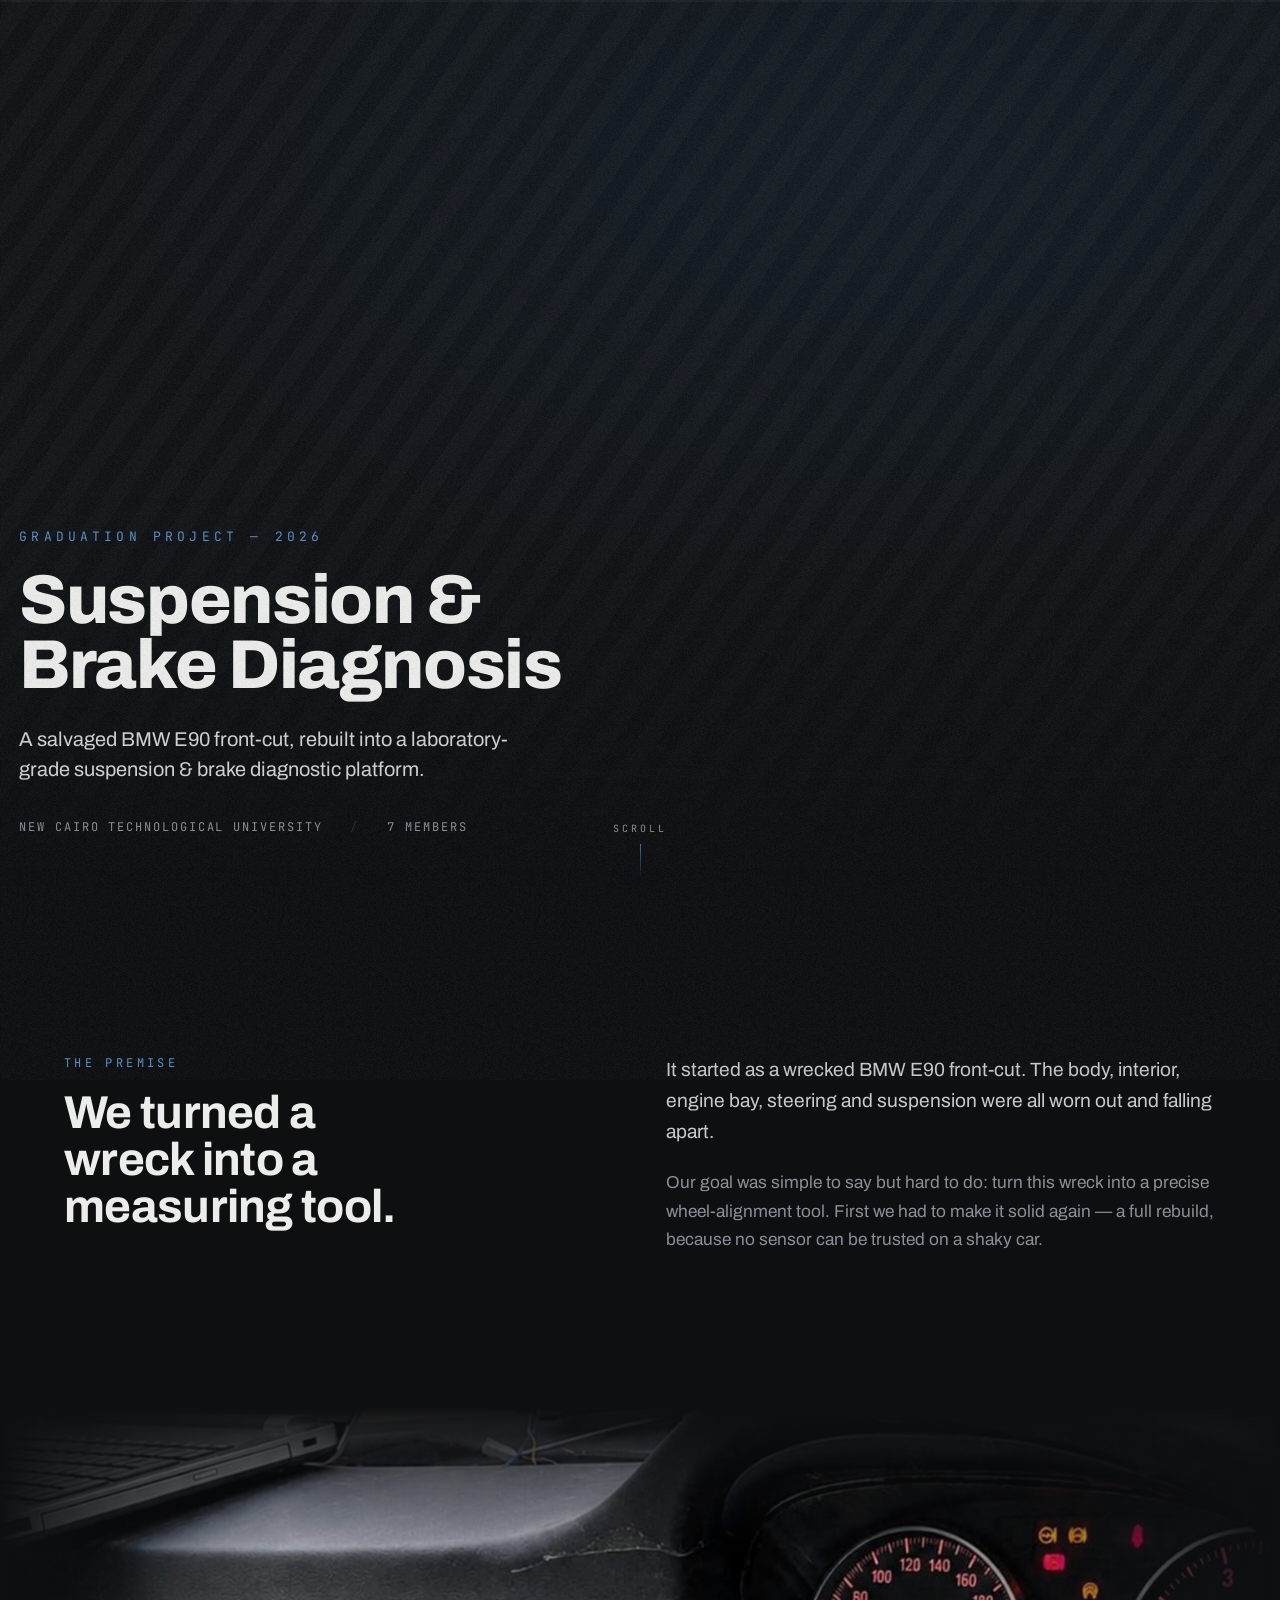
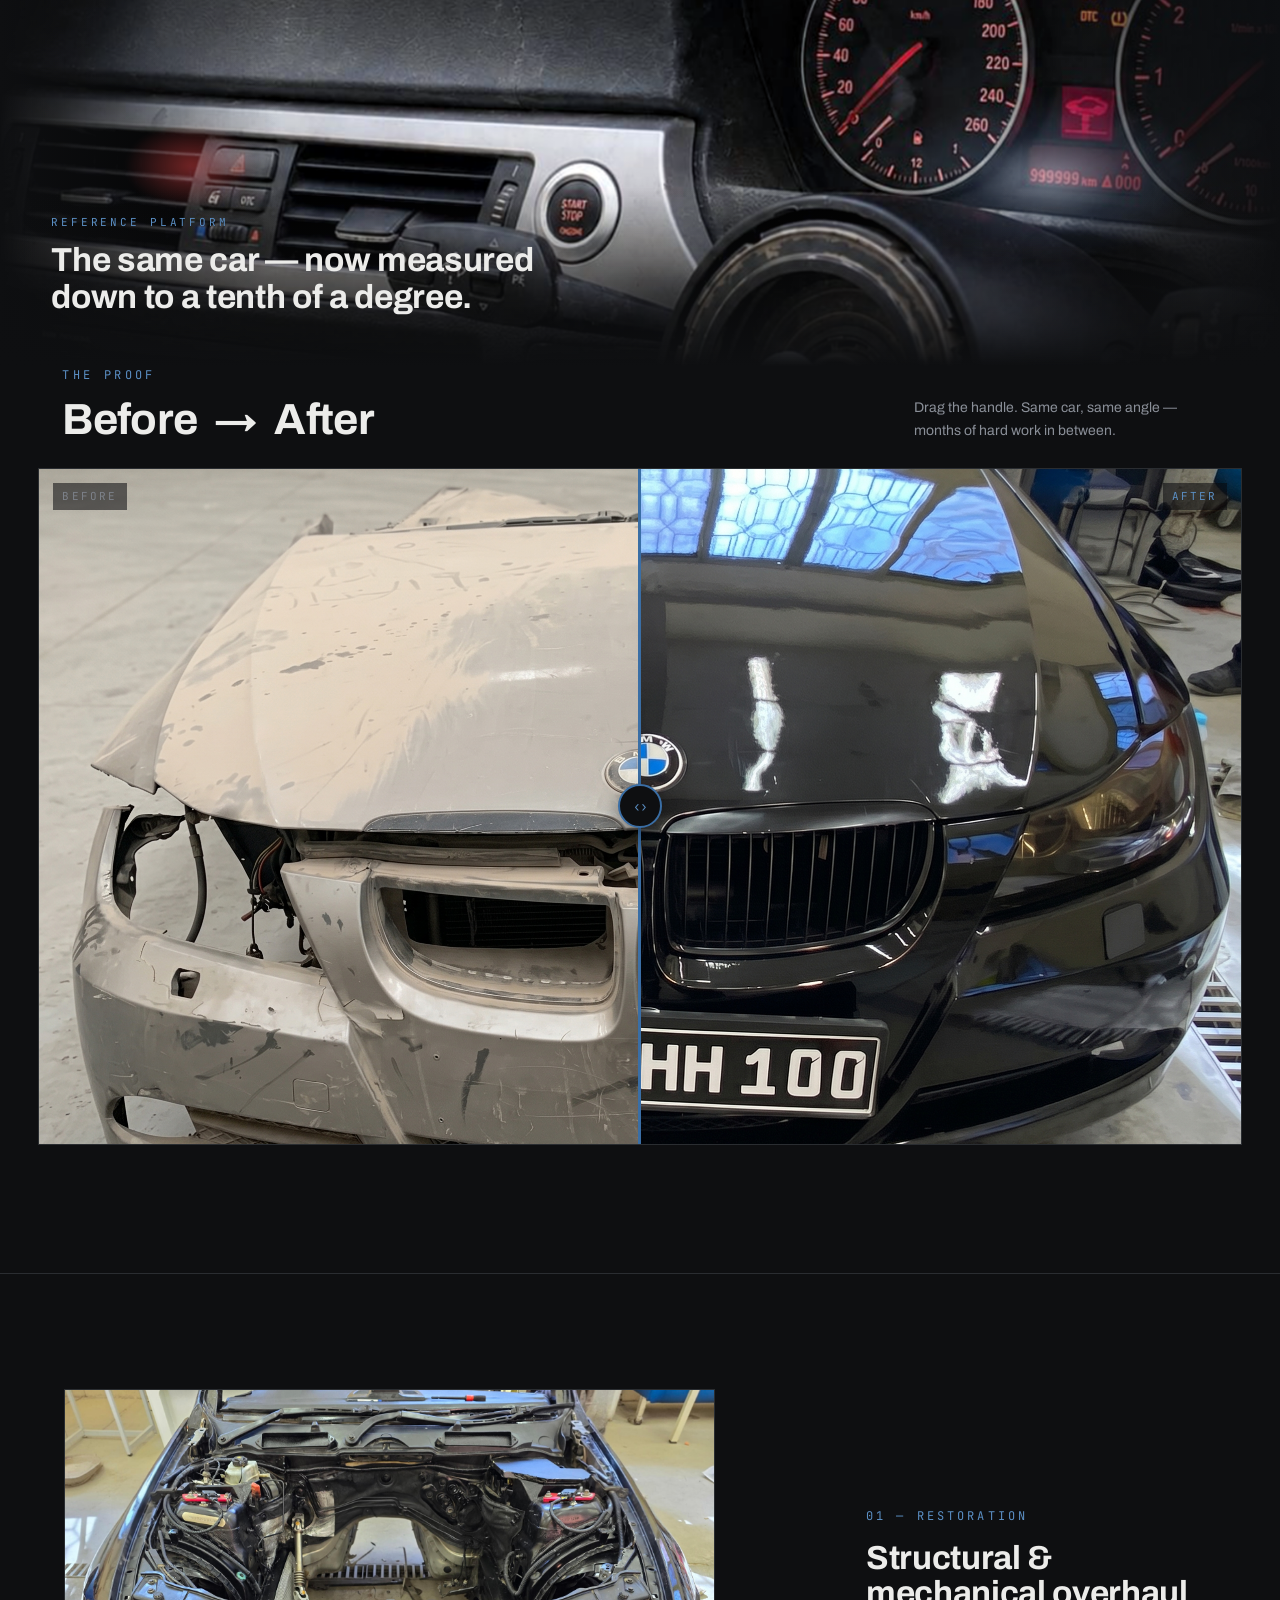
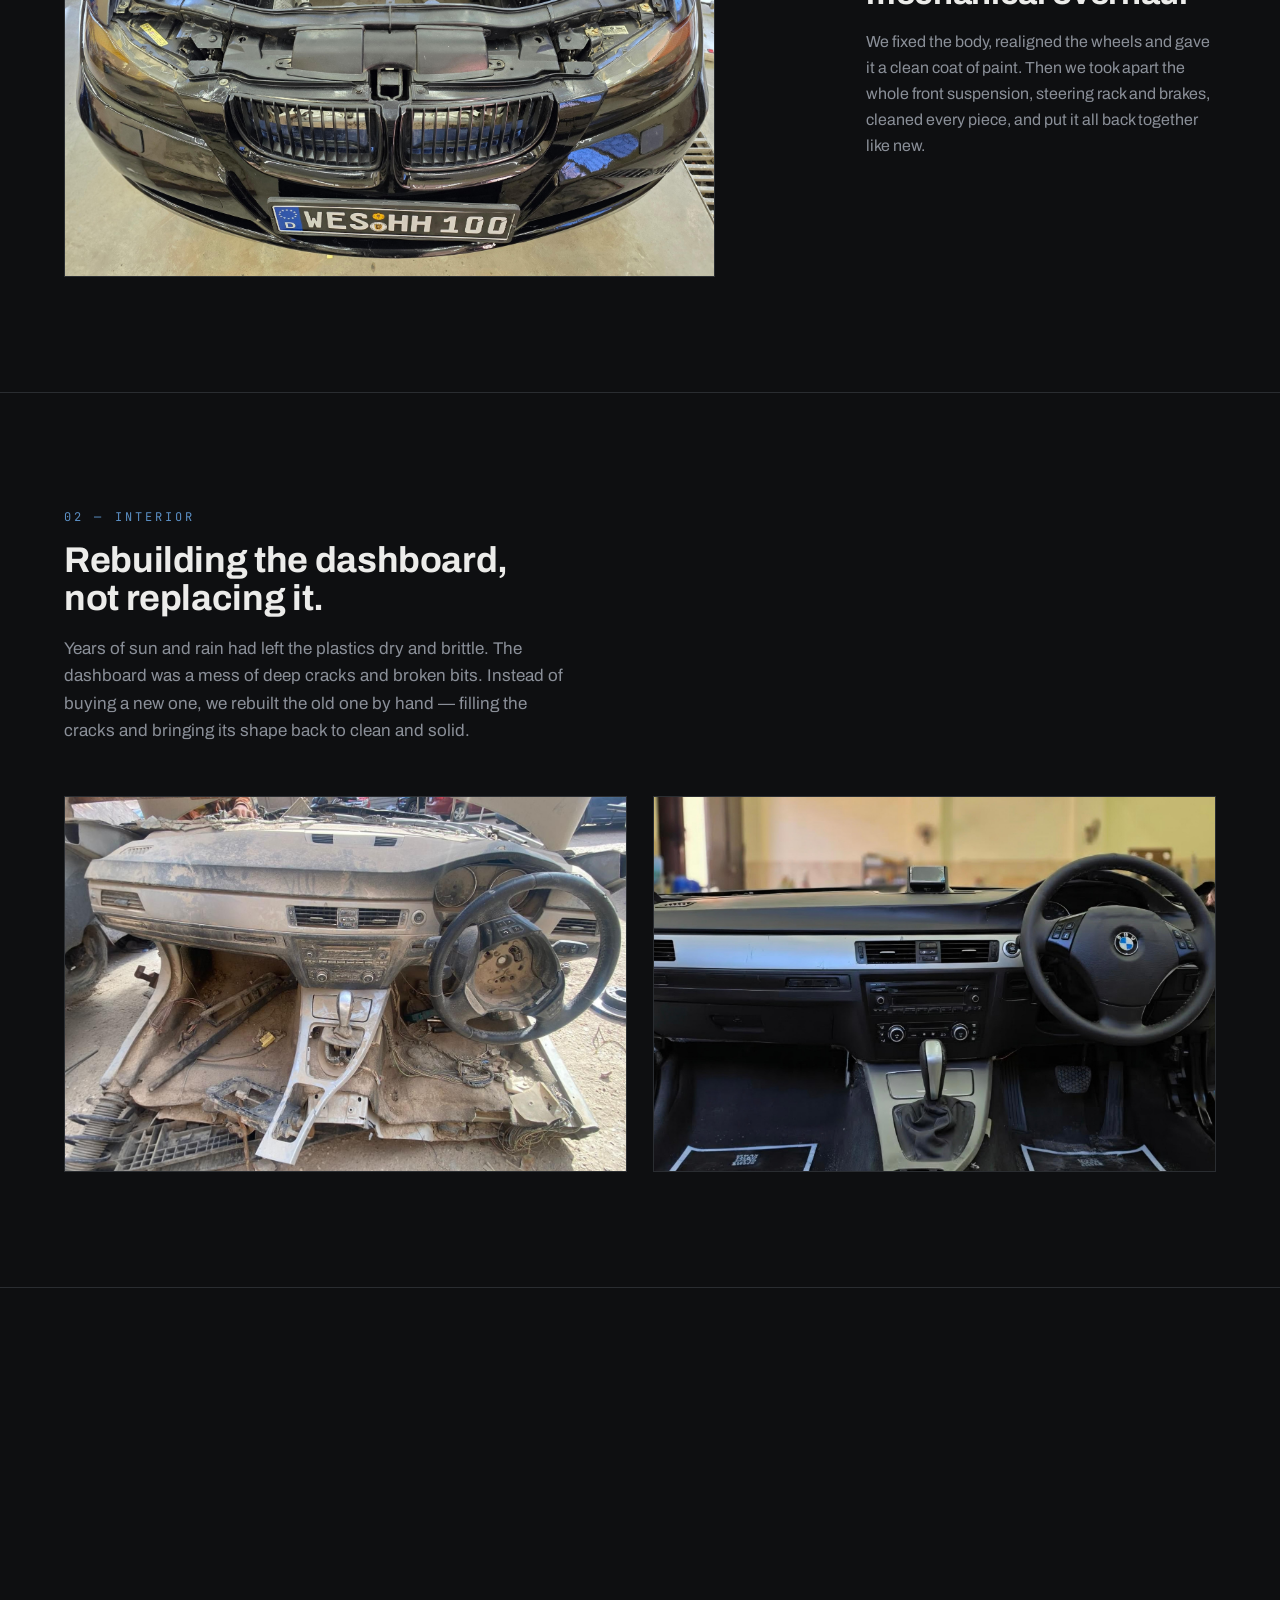
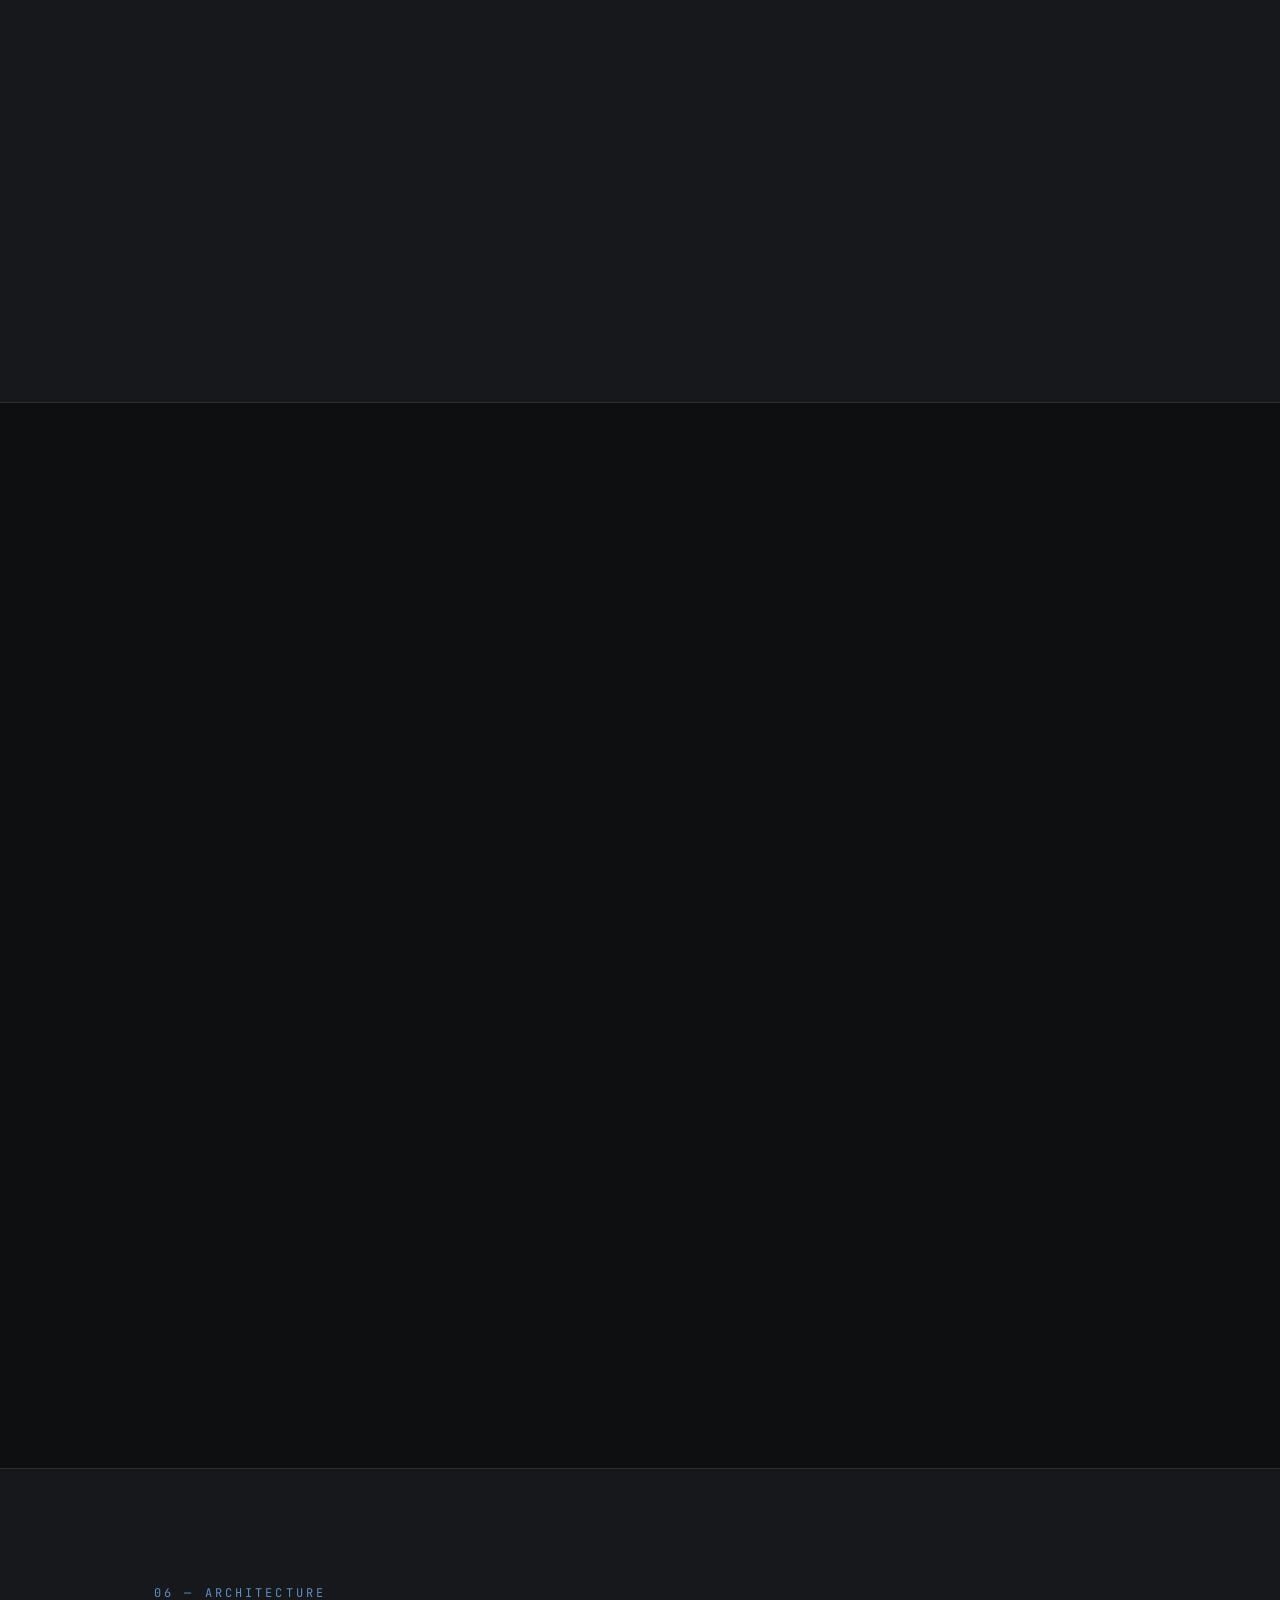
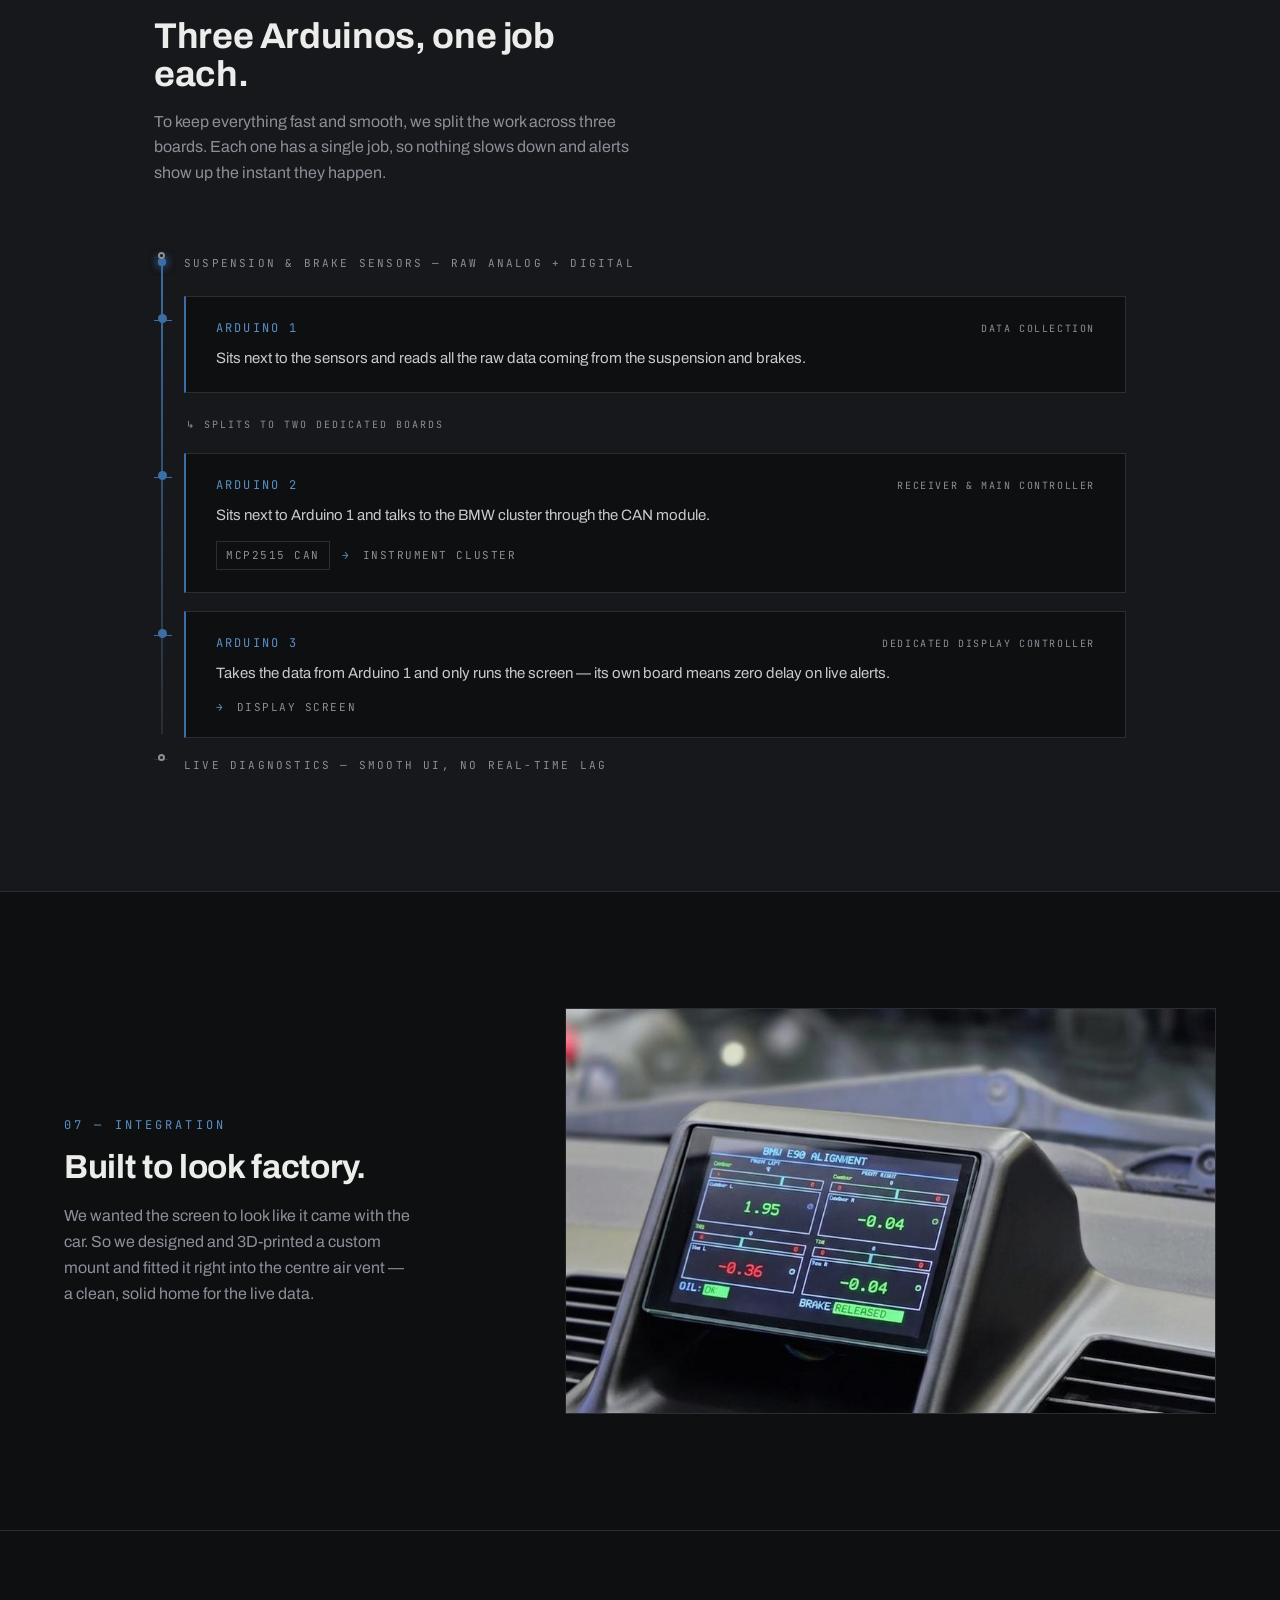
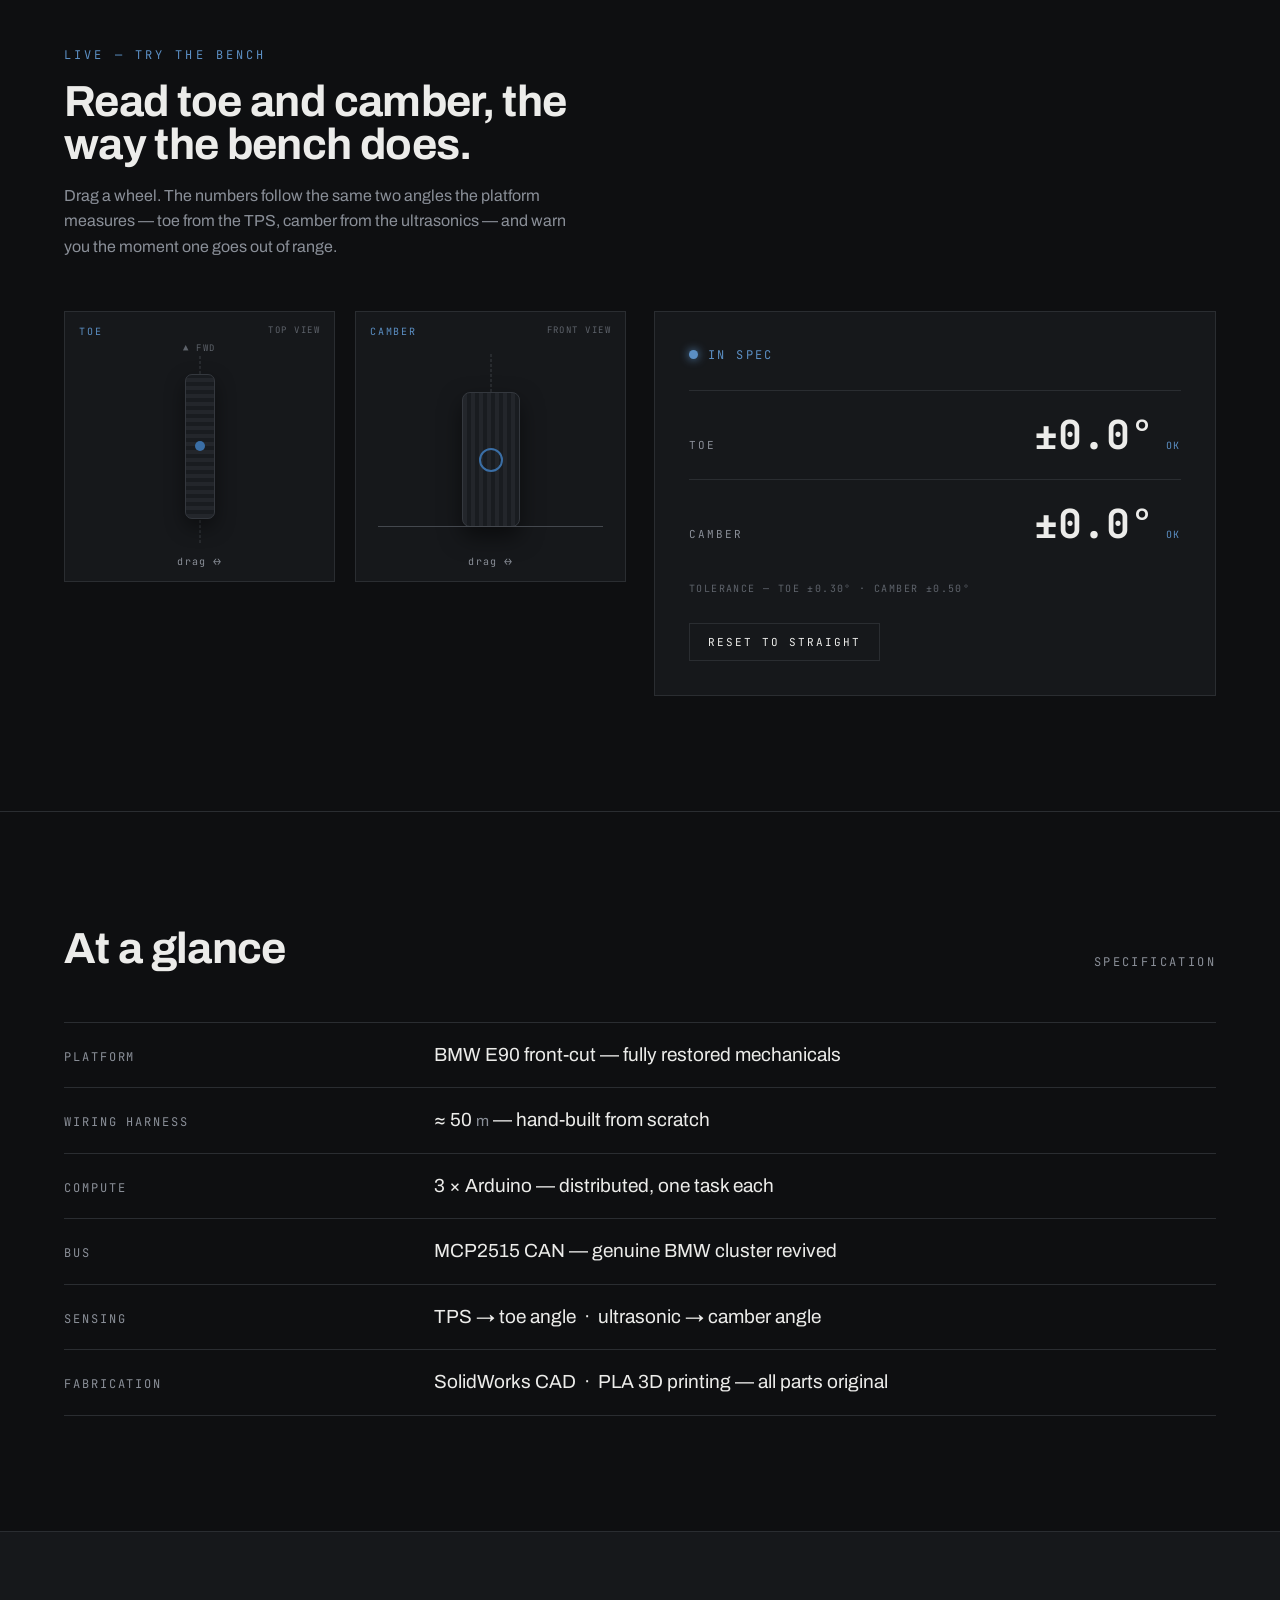
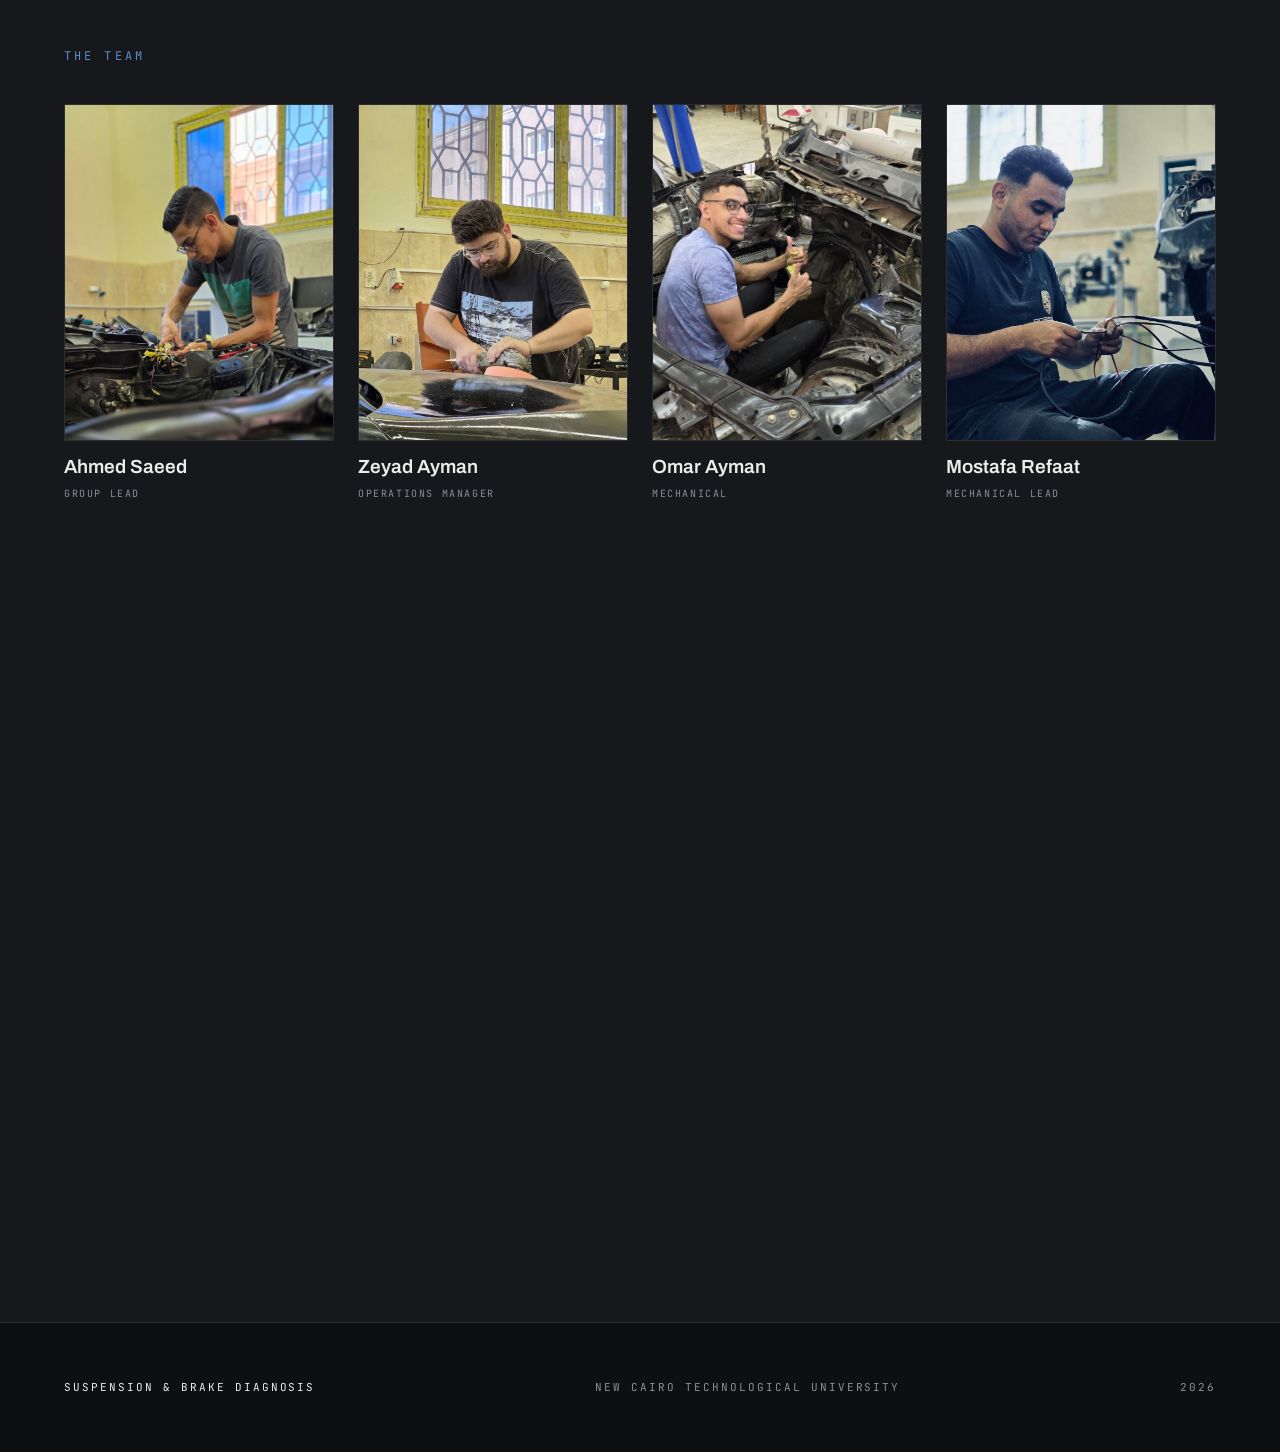
==== index.html @ 4f5c9d17 "Implement E90 Diagnostic Platform static site Converts the Design Component prototype into a product" ====
<!DOCTYPE html>
<html lang="en">
<head>
  <meta charset="UTF-8">
  <meta name="viewport" content="width=device-width, initial-scale=1.0">
  <title>Suspension &amp; Brake Diagnosis — BMW E90 Diagnostic Platform</title>
  <meta name="description" content="A salvaged BMW E90 front-cut, rebuilt into a laboratory-grade suspension &amp; brake diagnostic platform.">
  <link rel="preconnect" href="https://fonts.googleapis.com">
  <link rel="preconnect" href="https://fonts.gstatic.com" crossorigin>
  <link href="https://fonts.googleapis.com/css2?family=Archivo:wght@400;500;600;700;800;900&family=Archivo+Expanded:wght@600;700;800;900&family=JetBrains+Mono:wght@400;500;700&display=swap" rel="stylesheet">
  <link rel="stylesheet" href="styles.css">
</head>
<body>

  <!-- Grain overlay -->
  <div id="grain" aria-hidden="true"></div>

  <!-- Scroll progress -->
  <div class="progress-track" aria-hidden="true">
    <div id="progress-bar"></div>
  </div>

  <div id="root" style="position:relative;background:var(--bg);color:var(--text);font-family:'Archivo',system-ui,sans-serif;line-height:1.5;overflow:hidden;">

    <!-- ════════════════ HERO ════════════════ -->
    <section style="position:relative;height:100vh;min-height:620px;width:100%;overflow:hidden;display:flex;flex-direction:column;justify-content:flex-end;">
      <div id="parallax-bg" aria-hidden="true" style="position:absolute;top:-12%;left:0;right:0;height:124%;will-change:transform;background:repeating-linear-gradient(125deg,#14171a,#14171a 18px,#101316 18px,#101316 36px);"></div>
      <video id="hero-video" autoplay muted playsinline preload="auto" aria-hidden="true" style="position:absolute;inset:0;width:100%;height:100%;object-fit:cover;">
        <source src="media/hero-headlights.mp4" type="video/mp4">
      </video>
      <div aria-hidden="true" style="position:absolute;inset:0;background:radial-gradient(120% 90% at 70% 18%,rgba(58,110,165,.10),transparent 55%);"></div>
      <div aria-hidden="true" style="position:absolute;left:0;right:0;bottom:0;height:64%;background:linear-gradient(to top,#0E0F11 2%,rgba(14,15,17,.62) 30%,transparent 70%);"></div>

      <!-- Top corner tag (empty per design) -->
      <div aria-hidden="true" style="position:absolute;top:0;left:0;right:0;display:flex;justify-content:space-between;align-items:flex-start;padding:clamp(20px,3vw,40px);font-family:'JetBrains Mono',monospace;font-size:11px;letter-spacing:.22em;color:var(--muted);text-transform:uppercase;"></div>

      <!-- Hero content -->
      <div id="hero-content" style="position:relative;z-index:3;padding:clamp(24px,5vw,72px) clamp(24px,5vw,72px) clamp(24px,5vw,72px) clamp(10px,1.5vw,28px);max-width:1320px;margin:0;width:100%;">
        <div data-hero-rise style="font-family:'JetBrains Mono',monospace;font-size:clamp(11px,1.1vw,13px);letter-spacing:.32em;color:var(--accent-soft);text-transform:uppercase;margin-bottom:22px;">Graduation Project — 2026</div>
        <h1 data-hero-rise style="margin:0;font-family:'Archivo Expanded','Archivo',sans-serif;font-weight:800;font-size:clamp(30px,5.4vw,82px);line-height:.94;letter-spacing:-.02em;color:var(--text);text-wrap:balance;max-width:14ch;">Suspension &amp; Brake Diagnosis</h1>
        <p data-hero-rise style="margin:26px 0 0;max-width:46ch;font-size:clamp(15px,1.6vw,20px);line-height:1.5;color:#cfd2d6;font-weight:400;">A salvaged BMW E90 front-cut, rebuilt into a laboratory-grade suspension &amp; brake diagnostic platform.</p>
        <div data-hero-rise style="display:flex;flex-wrap:wrap;gap:8px 28px;margin-top:34px;font-family:'JetBrains Mono',monospace;font-size:12px;letter-spacing:.16em;color:var(--muted);text-transform:uppercase;">
          <span>New Cairo Technological University</span><span style="color:var(--line);">/</span><span>7 members</span>
        </div>
      </div>

      <!-- Scroll cue -->
      <div aria-hidden="true" style="position:absolute;left:50%;bottom:22px;transform:translateX(-50%);z-index:4;display:flex;flex-direction:column;align-items:center;gap:8px;">
        <span style="font-family:'JetBrains Mono',monospace;font-size:10px;letter-spacing:.3em;color:var(--muted);text-transform:uppercase;">Scroll</span>
        <span id="scroll-cue" style="width:1px;height:34px;background:linear-gradient(to bottom,var(--accent),transparent);animation:scrollcue 1.9s ease-in-out infinite;"></span>
      </div>
    </section>

    <!-- ════════════════ PREMISE ════════════════ -->
    <section style="max-width:1320px;margin:0 auto;padding:clamp(80px,12vw,180px) clamp(24px,5vw,72px);">
      <div class="grid-12" style="display:grid;grid-template-columns:repeat(12,1fr);gap:clamp(28px,4vw,64px);align-items:start;">
        <div data-reveal style="grid-column:1 / span 5;min-width:240px;">
          <div style="font-family:'JetBrains Mono',monospace;font-size:12px;letter-spacing:.28em;color:var(--accent-soft);text-transform:uppercase;">The premise</div>
          <h2 style="margin:18px 0 0;font-family:'Archivo Expanded','Archivo',sans-serif;font-weight:700;font-size:clamp(28px,3.6vw,52px);line-height:1.02;letter-spacing:-.015em;text-wrap:balance;">We turned a wreck into a measuring tool.</h2>
        </div>
        <div data-reveal style="grid-column:7 / span 6;min-width:260px;">
          <p style="margin:0;font-size:clamp(16px,1.5vw,21px);line-height:1.62;color:#c7cace;">It started as a wrecked BMW E90 front-cut. The body, interior, engine bay, steering and suspension were all worn out and falling apart.</p>
          <p style="margin:22px 0 0;font-size:clamp(15px,1.35vw,18px);line-height:1.66;color:var(--muted);">Our goal was simple to say but hard to do: turn this wreck into a precise wheel-alignment tool. First we had to make it solid again — a full rebuild, because no sensor can be trusted on a shaky car.</p>
        </div>
      </div>
    </section>

    <!-- ════════════════ CINEMATIC INTERSTITIAL ════════════════ -->
    <section data-reveal style="position:relative;width:100%;overflow:hidden;">
      <div id="car-band" style="position:relative;width:100%;height:clamp(360px,62vh,660px);overflow:hidden;background:#07070b;">
        <img id="car-img" src="images/diagnostic-bench.jpg" alt="The lit BMW E90 cluster on the workbench beside a laptop running diagnostic software" loading="lazy" style="position:absolute;inset:0;width:100%;height:100%;object-fit:cover;object-position:50% 58%;transform:scale(1.12);will-change:transform;filter:saturate(.92) contrast(1.04);">
        <div aria-hidden="true" style="position:absolute;inset:0;background:linear-gradient(90deg,#0E0F11 0%,rgba(14,15,17,0) 22%,rgba(14,15,17,0) 78%,#0E0F11 100%);"></div>
        <div aria-hidden="true" style="position:absolute;inset:0;background:linear-gradient(to bottom,#0E0F11 0%,rgba(14,15,17,0) 26%,rgba(14,15,17,0) 68%,#0E0F11 100%);"></div>
        <div aria-hidden="true" style="position:absolute;inset:0;background:radial-gradient(120% 80% at 60% 42%,rgba(58,110,165,.18),transparent 60%);mix-blend-mode:soft-light;"></div>
        <div data-anim-motion aria-hidden="true" style="position:absolute;left:82%;top:66%;width:34%;height:42%;transform:translate(-50%,-50%);background:radial-gradient(closest-side,rgba(205,222,255,.5),rgba(120,160,230,.16),transparent 72%);mix-blend-mode:screen;filter:blur(2px);animation:breathe 3.6s ease-in-out infinite;"></div>
        <div data-anim-motion aria-hidden="true" style="position:absolute;left:15%;top:64%;width:15%;height:22%;transform:translate(-50%,-50%);background:radial-gradient(closest-side,rgba(222,64,64,.5),transparent 70%);mix-blend-mode:screen;filter:blur(2px);animation:breathe 2.8s ease-in-out infinite;animation-delay:.6s;"></div>
        <div style="position:absolute;left:0;right:0;bottom:0;padding:clamp(20px,4vw,52px);max-width:1320px;margin:0 auto;">
          <div style="font-family:'JetBrains Mono',monospace;font-size:11px;letter-spacing:.26em;color:var(--accent-soft);text-transform:uppercase;">Reference platform</div>
          <p style="margin:12px 0 0;max-width:30ch;font-family:'Archivo Expanded','Archivo',sans-serif;font-weight:700;font-size:clamp(20px,2.6vw,34px);line-height:1.1;letter-spacing:-.01em;color:var(--text);text-wrap:balance;">The same car — now measured down to a tenth of a degree.</p>
        </div>
      </div>
    </section>

    <!-- ════════════════ BEFORE / AFTER ════════════════ -->
    <section style="max-width:1500px;margin:0 auto;padding:0 clamp(16px,3vw,48px) clamp(70px,10vw,150px);">
      <div data-reveal style="display:flex;justify-content:space-between;align-items:flex-end;gap:16px;flex-wrap:wrap;margin-bottom:26px;padding:0 clamp(8px,2vw,24px);">
        <div>
          <div style="font-family:'JetBrains Mono',monospace;font-size:12px;letter-spacing:.28em;color:var(--accent-soft);text-transform:uppercase;">The proof</div>
          <h2 style="margin:14px 0 0;font-family:'Archivo Expanded','Archivo',sans-serif;font-weight:700;font-size:clamp(26px,3.4vw,48px);line-height:1.0;letter-spacing:-.015em;">Before &nbsp;→&nbsp; After</h2>
        </div>
        <p style="margin:0;max-width:38ch;font-size:14px;line-height:1.6;color:var(--muted);">Drag the handle. Same car, same angle — months of hard work in between.</p>
      </div>

      <div id="slider-track" data-reveal style="position:relative;width:100%;aspect-ratio:16/9;overflow:hidden;border:1px solid var(--line);user-select:none;touch-action:none;cursor:ew-resize;background:var(--surface);">
        <!-- AFTER (base) -->
        <div role="img" aria-label="After — fully restored E90 front-cut, glossy black finish" style="position:absolute;inset:0;background:#000;">
          <img src="images/after-frontcut.jpg" alt="" loading="lazy" style="position:absolute;inset:0;width:100%;height:100%;object-fit:cover;object-position:50% 66%;">
        </div>
        <!-- BEFORE (clipped) -->
        <div id="before-panel" style="position:absolute;inset:0;width:50%;overflow:hidden;border-right:2px solid var(--accent);">
          <div role="img" aria-label="Before — the damaged, dusty E90 front-cut as received" style="position:absolute;top:0;left:0;height:100%;width:var(--slider-w,100vw);background:#000;">
            <img src="images/before-frontcut.jpg" alt="" loading="lazy" style="position:absolute;inset:0;width:100%;height:100%;object-fit:cover;object-position:50% 12%;">
          </div>
        </div>
        <!-- Labels -->
        <span style="position:absolute;top:14px;left:14px;font-family:'JetBrains Mono',monospace;font-size:11px;letter-spacing:.2em;color:#7d828a;background:rgba(8,9,11,.55);padding:5px 9px;pointer-events:none;">BEFORE</span>
        <span style="position:absolute;top:14px;right:14px;font-family:'JetBrains Mono',monospace;font-size:11px;letter-spacing:.2em;color:var(--accent-soft);background:rgba(8,9,11,.55);padding:5px 9px;pointer-events:none;">AFTER</span>
        <!-- Handle -->
        <div id="slider-handle" style="position:absolute;top:0;bottom:0;left:50%;transform:translateX(-50%);width:44px;display:flex;align-items:center;justify-content:center;pointer-events:none;">
          <div style="width:2px;height:100%;background:var(--accent);position:absolute;"></div>
          <div style="position:relative;width:44px;height:44px;border-radius:50%;background:var(--bg);border:2px solid var(--accent);display:flex;align-items:center;justify-content:center;box-shadow:0 6px 24px rgba(0,0,0,.5);">
            <span style="font-family:'JetBrains Mono',monospace;font-size:13px;color:var(--accent-soft);letter-spacing:-.05em;">‹›</span>
          </div>
        </div>
      </div>
    </section>

    <!-- ════════════════ 01 — STRUCTURAL ════════════════ -->
    <section style="max-width:1320px;margin:0 auto;padding:clamp(60px,9vw,120px) clamp(24px,5vw,72px);border-top:1px solid var(--line);">
      <div class="grid-12" style="display:grid;grid-template-columns:repeat(12,1fr);gap:clamp(28px,4vw,56px);align-items:center;">
        <figure data-reveal style="grid-column:1 / span 7;min-width:280px;margin:0;">
          <div role="img" aria-label="Rebuilt front-cut engine bay with overhauled suspension, steering and braking hardware" style="position:relative;aspect-ratio:4/3;background:#000;border:1px solid var(--line);overflow:hidden;">
            <img src="images/structural-enginebay.jpg" alt="" loading="lazy" style="position:absolute;inset:0;width:100%;height:100%;object-fit:cover;">
          </div>
        </figure>
        <div data-reveal style="grid-column:9 / span 4;min-width:240px;">
          <div style="font-family:'JetBrains Mono',monospace;font-size:12px;letter-spacing:.26em;color:var(--accent-soft);text-transform:uppercase;">01 — Restoration</div>
          <h3 style="margin:16px 0 0;font-family:'Archivo',sans-serif;font-weight:700;font-size:clamp(24px,2.6vw,36px);line-height:1.06;letter-spacing:-.01em;">Structural &amp; mechanical overhaul</h3>
          <p style="margin:18px 0 0;font-size:16px;line-height:1.62;color:var(--muted);">We fixed the body, realigned the wheels and gave it a clean coat of paint. Then we took apart the whole front suspension, steering rack and brakes, cleaned every piece, and put it all back together like new.</p>
        </div>
      </div>
    </section>

    <!-- ════════════════ 02 — INTERIOR / DASH ════════════════ -->
    <section style="max-width:1320px;margin:0 auto;padding:clamp(60px,9vw,120px) clamp(24px,5vw,72px);border-top:1px solid var(--line);">
      <div data-reveal style="max-width:56ch;">
        <div style="font-family:'JetBrains Mono',monospace;font-size:12px;letter-spacing:.26em;color:var(--accent-soft);text-transform:uppercase;">02 — Interior</div>
        <h3 style="margin:16px 0 0;font-family:'Archivo',sans-serif;font-weight:700;font-size:clamp(24px,2.8vw,40px);line-height:1.04;letter-spacing:-.01em;">Rebuilding the dashboard, not replacing it.</h3>
        <p style="margin:18px 0 0;font-size:17px;line-height:1.62;color:var(--muted);">Years of sun and rain had left the plastics dry and brittle. The dashboard was a mess of deep cracks and broken bits. Instead of buying a new one, we rebuilt the old one by hand — filling the cracks and bringing its shape back to clean and solid.</p>
      </div>
      <div class="duo-grid" style="display:grid;grid-template-columns:1fr 1fr;gap:clamp(14px,2vw,28px);margin-top:clamp(28px,4vw,52px);">
        <figure data-reveal style="margin:0;">
          <div role="img" aria-label="Dusty, dismantled original dashboard before repair" style="position:relative;aspect-ratio:3/2;background:#000;border:1px solid var(--line);overflow:hidden;">
            <img src="images/dashboard-before.jpg" alt="" loading="lazy" style="position:absolute;inset:0;width:100%;height:100%;object-fit:cover;">
          </div>
        </figure>
        <figure data-reveal style="margin:0;">
          <div role="img" aria-label="Rebuilt dashboard restored to clean, usable condition" style="position:relative;aspect-ratio:3/2;background:#000;border:1px solid var(--line);overflow:hidden;">
            <img src="images/dashboard-after.jpg" alt="" loading="lazy" style="position:absolute;inset:0;width:100%;height:100%;object-fit:cover;">
          </div>
        </figure>
      </div>
    </section>

    <!-- ════════════════ 03 — CAD / SENSORS ════════════════ -->
    <section style="max-width:1320px;margin:0 auto;padding:clamp(60px,9vw,120px) clamp(24px,5vw,72px);border-top:1px solid var(--line);">
      <div class="grid-12" style="display:grid;grid-template-columns:repeat(12,1fr);gap:clamp(28px,4vw,56px);align-items:start;">
        <div data-reveal style="grid-column:1 / span 5;min-width:250px;">
          <div style="font-family:'JetBrains Mono',monospace;font-size:12px;letter-spacing:.26em;color:var(--accent-soft);text-transform:uppercase;">03 — Sensors &amp; CAD</div>
          <h3 style="margin:16px 0 0;font-family:'Archivo',sans-serif;font-weight:700;font-size:clamp(24px,2.8vw,40px);line-height:1.04;letter-spacing:-.01em;">Every mount drawn and printed in-house.</h3>
          <p style="margin:18px 0 0;font-size:16px;line-height:1.62;color:var(--muted);">Two sensors do the measuring: a throttle-position sensor (TPS), reused to read toe angle, and ultrasonic sensors for camber. No ready-made bracket fit our car, so we designed every mount and case ourselves in SolidWorks and 3D-printed them in PLA.</p>
          <div style="display:flex;gap:10px;flex-wrap:wrap;margin-top:22px;font-family:'JetBrains Mono',monospace;font-size:11px;letter-spacing:.12em;color:var(--muted);text-transform:uppercase;">
            <span style="border:1px solid var(--line);padding:6px 11px;">TPS · toe</span>
            <span style="border:1px solid var(--line);padding:6px 11px;">Ultrasonic · camber</span>
            <span style="border:1px solid var(--line);padding:6px 11px;">SolidWorks</span>
            <span style="border:1px solid var(--line);padding:6px 11px;">PLA</span>
          </div>
        </div>
        <div style="grid-column:7 / span 6;min-width:260px;display:flex;flex-direction:column;gap:clamp(14px,2vw,24px);">
          <figure data-reveal style="margin:0;">
            <div role="img" aria-label="Custom 3D-printed ultrasonic camber-sensor mount installed on the suspension" style="position:relative;aspect-ratio:16/10;background:#000;border:1px solid var(--line);overflow:hidden;">
              <img src="images/sensor-ultrasonic.jpg" alt="" loading="lazy" style="position:absolute;inset:0;width:100%;height:100%;object-fit:cover;">
            </div>
          </figure>
          <figure data-reveal style="margin:0;">
            <div role="img" aria-label="3D-printed PLA bracket holding the TPS toe sensor in the engine bay" style="position:relative;aspect-ratio:16/10;background:#000;border:1px solid var(--line);overflow:hidden;">
              <img src="images/sensor-tps.jpg" alt="" loading="lazy" style="position:absolute;inset:0;width:100%;height:100%;object-fit:cover;">
            </div>
          </figure>
        </div>
      </div>

      <!-- Pride callout -->
      <div data-reveal style="margin-top:clamp(40px,5vw,72px);border-top:1px solid var(--line);border-bottom:1px solid var(--line);padding:clamp(32px,5vw,56px) 0;">
        <p style="margin:0;max-width:24ch;font-family:'Archivo Expanded','Archivo',sans-serif;font-weight:700;font-size:clamp(22px,3vw,42px);line-height:1.08;letter-spacing:-.015em;text-wrap:balance;">We made every 3D model and drawing ourselves. <span style="color:var(--accent-soft);">Nothing was downloaded or copied.</span></p>
        <p style="margin:18px 0 0;max-width:52ch;font-size:15px;line-height:1.62;color:var(--muted);">We spent days measuring the real E90 chassis, drawing the parts, and testing the fit until everything lined up perfectly.</p>
      </div>
    </section>

    <!-- ════════════════ 04 — WIRING HARNESS ════════════════ -->
    <section style="background:var(--surface);border-top:1px solid var(--line);border-bottom:1px solid var(--line);">
      <div class="grid-12" style="max-width:1320px;margin:0 auto;padding:clamp(64px,9vw,128px) clamp(24px,5vw,72px);display:grid;grid-template-columns:repeat(12,1fr);gap:clamp(28px,4vw,56px);align-items:center;">
        <div data-reveal style="grid-column:1 / span 5;min-width:240px;">
          <div style="font-family:'JetBrains Mono',monospace;font-size:12px;letter-spacing:.26em;color:var(--accent-soft);text-transform:uppercase;">04 — Electrical</div>
          <div style="display:flex;align-items:baseline;gap:14px;margin-top:22px;">
            <span data-wipe style="font-family:'Archivo Expanded','Archivo',sans-serif;font-weight:900;font-size:clamp(76px,13vw,168px);line-height:.82;letter-spacing:-.04em;font-variant-numeric:tabular-nums;">50</span>
            <span style="font-family:'JetBrains Mono',monospace;font-size:clamp(13px,1.4vw,17px);letter-spacing:.18em;color:var(--muted);text-transform:uppercase;writing-mode:vertical-rl;transform:rotate(180deg);padding-bottom:6px;">metres</span>
          </div>
          <p style="margin:24px 0 0;font-size:16px;line-height:1.62;color:var(--muted);max-width:42ch;">We built a brand-new harness from scratch. We mapped the power, routed clean signal lines for the Arduino sensors, and blocked out noise to keep the readings accurate. About fifty metres of wire — all hand-built, mounted and insulated neatly on the car.</p>
        </div>
        <figure data-reveal style="grid-column:7 / span 6;min-width:260px;margin:0;">
          <div role="img" aria-label="The roughly 50-metre custom wiring harness, bench-built and routed onto the car" style="position:relative;aspect-ratio:1142/1600;background:#000;border:1px solid var(--line);overflow:hidden;">
            <img src="images/wiring-harness.jpg" alt="" loading="lazy" style="position:absolute;inset:0;width:100%;height:100%;object-fit:cover;">
          </div>
        </figure>
      </div>
    </section>

    <!-- ════════════════ 05 — CAN BUS CLUSTER ════════════════ -->
    <section style="position:relative;max-width:1500px;margin:0 auto;padding:clamp(60px,9vw,120px) clamp(16px,3vw,48px);">
      <figure data-reveal style="position:relative;margin:0;">
        <div role="img" aria-label="The genuine BMW instrument cluster powered up and fully illuminated after CAN reverse-engineering" style="position:relative;aspect-ratio:16/9;background:#000;border:1px solid var(--line);overflow:hidden;">
          <img src="images/cluster-lit.jpg" alt="" loading="lazy" style="position:absolute;inset:0;width:100%;height:100%;object-fit:cover;object-position:50% 64%;">
          <div data-anim-motion aria-hidden="true" style="position:absolute;inset:0;background:radial-gradient(60% 80% at 50% 60%,rgba(58,110,165,.10),transparent 70%);animation:breathe 4.5s ease-in-out infinite;"></div>
        </div>
      </figure>
      <div data-reveal style="margin-top:clamp(28px,4vw,48px);display:grid;grid-template-columns:repeat(12,1fr);gap:clamp(24px,4vw,56px);align-items:start;" class="grid-12">
        <div style="grid-column:1 / span 4;min-width:220px;">
          <div style="font-family:'JetBrains Mono',monospace;font-size:12px;letter-spacing:.26em;color:var(--accent-soft);text-transform:uppercase;">05 — CAN bus</div>
          <h3 style="margin:16px 0 0;font-family:'Archivo',sans-serif;font-weight:700;font-size:clamp(24px,2.6vw,36px);line-height:1.06;letter-spacing:-.01em;">Reviving the BMW cluster.</h3>
        </div>
        <p style="grid-column:6 / span 7;min-width:260px;margin:0;font-size:17px;line-height:1.62;color:var(--muted);">The real BMW dashboard cluster won't light up without the car's computers. So we listened in on the CAN messages from a working E90 and decoded the IDs — months of trial and error — until the cluster finally powered on and lit up. That was the moment it started to feel like a real car again.</p>
      </div>
    </section>

    <!-- ════════════════ 06 — THREE-ARDUINO ARCHITECTURE ════════════════ -->
    <section style="background:var(--surface);border-top:1px solid var(--line);border-bottom:1px solid var(--line);">
      <div style="max-width:1100px;margin:0 auto;padding:clamp(64px,9vw,128px) clamp(24px,5vw,72px);">
        <div data-reveal style="max-width:54ch;margin-bottom:clamp(36px,5vw,64px);">
          <div style="font-family:'JetBrains Mono',monospace;font-size:12px;letter-spacing:.26em;color:var(--accent-soft);text-transform:uppercase;">06 — Architecture</div>
          <h3 style="margin:16px 0 0;font-family:'Archivo',sans-serif;font-weight:700;font-size:clamp(24px,2.8vw,40px);line-height:1.04;letter-spacing:-.01em;">Three Arduinos, one job each.</h3>
          <p style="margin:16px 0 0;font-size:16px;line-height:1.6;color:var(--muted);">To keep everything fast and smooth, we split the work across three boards. Each one has a single job, so nothing slows down and alerts show up the instant they happen.</p>
        </div>

        <!-- Signal-bus diagram -->
        <div data-reveal style="position:relative;padding-left:30px;">
          <div aria-hidden="true" style="position:absolute;left:7px;top:8px;bottom:42px;width:2px;background:linear-gradient(to bottom,var(--accent),var(--line));"></div>
          <!-- Bus pulses -->
          <div aria-hidden="true" style="position:absolute;left:4px;top:8px;bottom:42px;width:8px;pointer-events:none;">
            <span data-anim-motion style="position:absolute;left:0;top:0;width:8px;height:8px;border-radius:50%;background:var(--accent);box-shadow:0 0 10px rgba(58,110,165,.75);animation:buspulse 3.2s linear infinite;"></span>
            <span data-anim-motion style="position:absolute;left:0;top:0;width:8px;height:8px;border-radius:50%;background:var(--accent);box-shadow:0 0 10px rgba(58,110,165,.75);animation:buspulse 3.2s linear infinite;animation-delay:1.6s;"></span>
          </div>

          <!-- Input node -->
          <div style="position:relative;margin-bottom:22px;">
            <span aria-hidden="true" style="position:absolute;left:-30px;top:7px;width:14px;height:1px;background:var(--line);"></span>
            <span aria-hidden="true" style="position:absolute;left:-26px;top:2px;width:7px;height:7px;border-radius:50%;background:var(--surface);border:2px solid var(--muted);"></span>
            <span style="font-family:'JetBrains Mono',monospace;font-size:11px;letter-spacing:.2em;color:var(--muted);text-transform:uppercase;">Suspension &amp; brake sensors — raw analog + digital</span>
          </div>

          <!-- Arduino 1 -->
          <div style="position:relative;margin-bottom:18px;">
            <span aria-hidden="true" style="position:absolute;left:-30px;top:24px;width:18px;height:1px;background:var(--accent);"></span>
            <span aria-hidden="true" style="position:absolute;left:-26px;top:18px;width:9px;height:9px;border-radius:50%;background:var(--accent);"></span>
            <div class="arduino-board">
              <div style="display:flex;justify-content:space-between;align-items:baseline;gap:14px;flex-wrap:wrap;">
                <span style="font-family:'JetBrains Mono',monospace;font-size:12px;letter-spacing:.18em;color:var(--accent-soft);text-transform:uppercase;">Arduino 1</span>
                <span style="font-family:'JetBrains Mono',monospace;font-size:10px;letter-spacing:.16em;color:var(--muted);text-transform:uppercase;">Data Collection</span>
              </div>
              <p style="margin:10px 0 0;font-size:15px;line-height:1.55;color:#c7cace;">Sits next to the sensors and reads all the raw data coming from the suspension and brakes.</p>
            </div>
          </div>

          <!-- Branch marker -->
          <div style="position:relative;margin:0 0 18px;padding-left:2px;">
            <span style="font-family:'JetBrains Mono',monospace;font-size:10px;letter-spacing:.2em;color:var(--muted);text-transform:uppercase;">↳ splits to two dedicated boards</span>
          </div>

          <!-- Arduino 2 -->
          <div style="position:relative;margin-bottom:18px;">
            <span aria-hidden="true" style="position:absolute;left:-30px;top:24px;width:18px;height:1px;background:var(--accent);"></span>
            <span aria-hidden="true" style="position:absolute;left:-26px;top:18px;width:9px;height:9px;border-radius:50%;background:var(--accent);"></span>
            <div class="arduino-board">
              <div style="display:flex;justify-content:space-between;align-items:baseline;gap:14px;flex-wrap:wrap;">
                <span style="font-family:'JetBrains Mono',monospace;font-size:12px;letter-spacing:.18em;color:var(--accent-soft);text-transform:uppercase;">Arduino 2</span>
                <span style="font-family:'JetBrains Mono',monospace;font-size:10px;letter-spacing:.16em;color:var(--muted);text-transform:uppercase;">Receiver &amp; Main Controller</span>
              </div>
              <p style="margin:10px 0 0;font-size:15px;line-height:1.55;color:#c7cace;">Sits next to Arduino 1 and talks to the BMW cluster through the CAN module.</p>
              <div style="margin-top:14px;display:flex;align-items:center;gap:12px;font-family:'JetBrains Mono',monospace;font-size:11px;letter-spacing:.14em;color:var(--muted);text-transform:uppercase;flex-wrap:wrap;">
                <span style="border:1px solid var(--line);padding:5px 9px;">MCP2515 CAN</span>
                <span aria-hidden="true" style="color:var(--accent-soft);">→</span>
                <span>Instrument cluster</span>
              </div>
            </div>
          </div>

          <!-- Arduino 3 -->
          <div style="position:relative;margin-bottom:8px;">
            <span aria-hidden="true" style="position:absolute;left:-30px;top:24px;width:18px;height:1px;background:var(--accent);"></span>
            <span aria-hidden="true" style="position:absolute;left:-26px;top:18px;width:9px;height:9px;border-radius:50%;background:var(--accent);"></span>
            <div class="arduino-board">
              <div style="display:flex;justify-content:space-between;align-items:baseline;gap:14px;flex-wrap:wrap;">
                <span style="font-family:'JetBrains Mono',monospace;font-size:12px;letter-spacing:.18em;color:var(--accent-soft);text-transform:uppercase;">Arduino 3</span>
                <span style="font-family:'JetBrains Mono',monospace;font-size:10px;letter-spacing:.16em;color:var(--muted);text-transform:uppercase;">Dedicated Display Controller</span>
              </div>
              <p style="margin:10px 0 0;font-size:15px;line-height:1.55;color:#c7cace;">Takes the data from Arduino 1 and only runs the screen — its own board means zero delay on live alerts.</p>
              <div style="margin-top:14px;display:flex;align-items:center;gap:12px;font-family:'JetBrains Mono',monospace;font-size:11px;letter-spacing:.14em;color:var(--muted);text-transform:uppercase;flex-wrap:wrap;">
                <span aria-hidden="true" style="color:var(--accent-soft);">→</span>
                <span>Display screen</span>
              </div>
            </div>
          </div>

          <!-- Output node -->
          <div style="position:relative;padding-top:6px;">
            <span aria-hidden="true" style="position:absolute;left:-30px;top:13px;width:14px;height:1px;background:var(--line);"></span>
            <span aria-hidden="true" style="position:absolute;left:-26px;top:8px;width:7px;height:7px;border-radius:50%;background:var(--surface);border:2px solid var(--muted);"></span>
            <span style="font-family:'JetBrains Mono',monospace;font-size:11px;letter-spacing:.2em;color:var(--muted);text-transform:uppercase;">Live diagnostics — smooth UI, no real-time lag</span>
          </div>
        </div>
      </div>
    </section>

    <!-- ════════════════ 07 — DISPLAY INTEGRATION ════════════════ -->
    <section style="max-width:1320px;margin:0 auto;padding:clamp(60px,9vw,120px) clamp(24px,5vw,72px);">
      <div class="grid-12" style="display:grid;grid-template-columns:repeat(12,1fr);gap:clamp(28px,4vw,56px);align-items:center;">
        <div data-reveal style="grid-column:1 / span 4;min-width:240px;order:1;">
          <div style="font-family:'JetBrains Mono',monospace;font-size:12px;letter-spacing:.26em;color:var(--accent-soft);text-transform:uppercase;">07 — Integration</div>
          <h3 style="margin:16px 0 0;font-family:'Archivo',sans-serif;font-weight:700;font-size:clamp(24px,2.6vw,36px);line-height:1.06;letter-spacing:-.01em;">Built to look factory.</h3>
          <p style="margin:18px 0 0;font-size:16px;line-height:1.62;color:var(--muted);">We wanted the screen to look like it came with the car. So we designed and 3D-printed a custom mount and fitted it right into the centre air vent — a clean, solid home for the live data.</p>
        </div>
        <figure data-reveal style="grid-column:6 / span 7;min-width:260px;margin:0;order:2;">
          <div role="img" aria-label="The display screen fitted into the central air vent, showing the live BMW E90 alignment readout" style="position:relative;aspect-ratio:16/10;background:#000;border:1px solid var(--line);overflow:hidden;">
            <img src="images/screen-integrated.jpg" alt="" loading="lazy" style="position:absolute;inset:0;width:100%;height:100%;object-fit:cover;">
          </div>
        </figure>
      </div>
    </section>

    <!-- ════════════════ INTERACTIVE — TRY THE BENCH ════════════════ -->
    <section style="border-top:1px solid var(--line);">
      <div style="max-width:1320px;margin:0 auto;padding:clamp(64px,9vw,128px) clamp(24px,5vw,72px);">
        <div data-reveal style="max-width:58ch;margin-bottom:clamp(32px,4vw,52px);">
          <div style="font-family:'JetBrains Mono',monospace;font-size:12px;letter-spacing:.26em;color:var(--accent-soft);text-transform:uppercase;">Live — try the bench</div>
          <h2 style="margin:16px 0 0;font-family:'Archivo Expanded','Archivo',sans-serif;font-weight:700;font-size:clamp(26px,3.4vw,48px);line-height:1.0;letter-spacing:-.015em;">Read toe and camber, the way the bench does.</h2>
          <p style="margin:16px 0 0;font-size:16px;line-height:1.6;color:var(--muted);">Drag a wheel. The numbers follow the same two angles the platform measures — toe from the TPS, camber from the ultrasonics — and warn you the moment one goes out of range.</p>
        </div>

        <div data-reveal class="sim-grid" style="display:grid;grid-template-columns:repeat(auto-fit,minmax(300px,1fr));gap:clamp(16px,2.5vw,28px);align-items:stretch;">
          <!-- Wheel stages -->
          <div class="sim-wheels" style="display:grid;grid-template-columns:repeat(auto-fit,minmax(150px,1fr));gap:clamp(12px,2vw,20px);">
            <!-- TOE -->
            <div id="toe-wheel" class="sim-wheel" style="position:relative;background:var(--surface);border:1px solid var(--line);aspect-ratio:1/1;min-height:230px;cursor:ew-resize;touch-action:none;overflow:hidden;display:flex;align-items:center;justify-content:center;">
              <span style="position:absolute;top:12px;left:14px;font-family:'JetBrains Mono',monospace;font-size:10px;letter-spacing:.18em;color:var(--accent-soft);text-transform:uppercase;">Toe</span>
              <span style="position:absolute;top:12px;right:14px;font-family:'JetBrains Mono',monospace;font-size:9px;letter-spacing:.16em;color:#5e636b;text-transform:uppercase;">Top view</span>
              <span aria-hidden="true" style="position:absolute;left:50%;top:30px;transform:translateX(-50%);font-family:'JetBrains Mono',monospace;font-size:9px;letter-spacing:.16em;color:#5e636b;">▲ FWD</span>
              <span aria-hidden="true" style="position:absolute;left:50%;top:44px;bottom:38px;width:0;border-left:1px dashed #3a3e44;transform:translateX(-50%);"></span>
              <div id="toe-visual" aria-hidden="true" style="position:relative;width:30px;height:54%;border-radius:7px;background:repeating-linear-gradient(0deg,#23262b,#23262b 4px,#191c20 4px,#191c20 8px);border:1px solid #34383e;transform:rotate(0deg);transform-origin:50% 50%;box-shadow:0 8px 20px rgba(0,0,0,.45);">
                <span style="position:absolute;left:50%;top:50%;width:10px;height:10px;border-radius:50%;background:var(--accent);transform:translate(-50%,-50%);"></span>
              </div>
              <span style="position:absolute;bottom:12px;left:50%;transform:translateX(-50%);font-family:'JetBrains Mono',monospace;font-size:10px;letter-spacing:.14em;color:var(--muted);">drag ↔</span>
            </div>
            <!-- CAMBER -->
            <div id="camber-wheel" class="sim-wheel" style="position:relative;background:var(--surface);border:1px solid var(--line);aspect-ratio:1/1;min-height:230px;cursor:ew-resize;touch-action:none;overflow:hidden;display:flex;align-items:flex-end;justify-content:center;">
              <span style="position:absolute;top:12px;left:14px;font-family:'JetBrains Mono',monospace;font-size:10px;letter-spacing:.18em;color:var(--accent-soft);text-transform:uppercase;">Camber</span>
              <span style="position:absolute;top:12px;right:14px;font-family:'JetBrains Mono',monospace;font-size:9px;letter-spacing:.16em;color:#5e636b;text-transform:uppercase;">Front view</span>
              <span aria-hidden="true" style="position:absolute;left:50%;top:42px;bottom:20%;width:0;border-left:1px dashed #3a3e44;transform:translateX(-50%);"></span>
              <div id="camber-visual" aria-hidden="true" style="position:relative;margin-bottom:20%;width:58px;height:50%;border-radius:8px;background:repeating-linear-gradient(90deg,#23262b,#23262b 4px,#191c20 4px,#191c20 8px);border:1px solid #34383e;transform:rotate(0deg);transform-origin:50% 100%;box-shadow:0 10px 22px rgba(0,0,0,.5);">
                <span style="position:absolute;left:50%;top:50%;width:24px;height:24px;border-radius:50%;border:2px solid var(--accent);transform:translate(-50%,-50%);"></span>
              </div>
              <span aria-hidden="true" style="position:absolute;left:8%;right:8%;bottom:20%;height:0;border-top:1px solid #44484e;"></span>
              <span style="position:absolute;bottom:12px;left:50%;transform:translateX(-50%);font-family:'JetBrains Mono',monospace;font-size:10px;letter-spacing:.14em;color:var(--muted);">drag ↔</span>
            </div>
          </div>

          <!-- Readout -->
          <div style="background:var(--surface);border:1px solid var(--line);padding:clamp(22px,3vw,34px);display:flex;flex-direction:column;gap:clamp(18px,2.5vw,26px);">
            <div style="display:flex;align-items:center;gap:10px;">
              <span id="status-dot" style="width:9px;height:9px;border-radius:50%;background:var(--accent-soft);box-shadow:0 0 10px var(--accent-soft);flex-shrink:0;"></span>
              <span id="status-text" style="font-family:'JetBrains Mono',monospace;font-size:12px;letter-spacing:.2em;text-transform:uppercase;color:var(--accent-soft);">In spec</span>
            </div>
            <div style="display:flex;flex-direction:column;gap:14px;">
              <div style="display:flex;justify-content:space-between;align-items:baseline;border-top:1px solid var(--line);padding-top:14px;gap:12px;">
                <span style="font-family:'JetBrains Mono',monospace;font-size:11px;letter-spacing:.18em;color:var(--muted);text-transform:uppercase;">Toe</span>
                <span style="display:flex;align-items:baseline;gap:12px;">
                  <span id="toe-display" style="font-family:'JetBrains Mono',monospace;font-weight:700;font-size:clamp(28px,3.4vw,40px);font-variant-numeric:tabular-nums;color:var(--text);">±0.0°</span>
                  <span id="toe-stat" style="font-family:'JetBrains Mono',monospace;font-size:10px;letter-spacing:.16em;color:var(--accent-soft);text-transform:uppercase;">OK</span>
                </span>
              </div>
              <div style="display:flex;justify-content:space-between;align-items:baseline;border-top:1px solid var(--line);padding-top:14px;gap:12px;">
                <span style="font-family:'JetBrains Mono',monospace;font-size:11px;letter-spacing:.18em;color:var(--muted);text-transform:uppercase;">Camber</span>
                <span style="display:flex;align-items:baseline;gap:12px;">
                  <span id="camber-display" style="font-family:'JetBrains Mono',monospace;font-weight:700;font-size:clamp(28px,3.4vw,40px);font-variant-numeric:tabular-nums;color:var(--text);">±0.0°</span>
                  <span id="cam-stat" style="font-family:'JetBrains Mono',monospace;font-size:10px;letter-spacing:.16em;color:var(--accent-soft);text-transform:uppercase;">OK</span>
                </span>
              </div>
            </div>
            <div style="font-family:'JetBrains Mono',monospace;font-size:10px;letter-spacing:.14em;color:#5e636b;text-transform:uppercase;line-height:1.7;">Tolerance — toe ±0.30° · camber ±0.50°</div>
            <button id="reset-btn" class="reset-btn">Reset to straight</button>
          </div>
        </div>
      </div>
    </section>

    <!-- ════════════════ SPECS ════════════════ -->
    <section style="border-top:1px solid var(--line);">
      <div style="max-width:1320px;margin:0 auto;padding:clamp(64px,9vw,128px) clamp(24px,5vw,72px);">
        <div data-reveal style="display:flex;justify-content:space-between;align-items:flex-end;flex-wrap:wrap;gap:16px;margin-bottom:clamp(32px,4vw,52px);">
          <h2 style="margin:0;font-family:'Archivo Expanded','Archivo',sans-serif;font-weight:700;font-size:clamp(26px,3.4vw,48px);line-height:1.0;letter-spacing:-.015em;">At a glance</h2>
          <span style="font-family:'JetBrains Mono',monospace;font-size:12px;letter-spacing:.2em;color:var(--muted);text-transform:uppercase;">Specification</span>
        </div>
        <dl data-reveal class="specs-dl" style="margin:0;display:grid;grid-template-columns:1fr;">
          <div style="display:grid;grid-template-columns:minmax(140px,0.9fr) 2fr;gap:18px;padding:18px 0;border-top:1px solid var(--line);align-items:baseline;">
            <dt style="margin:0;font-family:'JetBrains Mono',monospace;font-size:12px;letter-spacing:.16em;color:var(--muted);text-transform:uppercase;">Platform</dt>
            <dd style="margin:0;font-size:clamp(16px,1.5vw,19px);color:var(--text);">BMW E90 front-cut — fully restored mechanicals</dd>
          </div>
          <div style="display:grid;grid-template-columns:minmax(140px,0.9fr) 2fr;gap:18px;padding:18px 0;border-top:1px solid var(--line);align-items:baseline;">
            <dt style="margin:0;font-family:'JetBrains Mono',monospace;font-size:12px;letter-spacing:.16em;color:var(--muted);text-transform:uppercase;">Wiring harness</dt>
            <dd style="margin:0;font-size:clamp(16px,1.5vw,19px);color:var(--text);"><span style="font-variant-numeric:tabular-nums;">≈ 50</span> <span style="color:var(--muted);font-size:.8em;">m</span> — hand-built from scratch</dd>
          </div>
          <div style="display:grid;grid-template-columns:minmax(140px,0.9fr) 2fr;gap:18px;padding:18px 0;border-top:1px solid var(--line);align-items:baseline;">
            <dt style="margin:0;font-family:'JetBrains Mono',monospace;font-size:12px;letter-spacing:.16em;color:var(--muted);text-transform:uppercase;">Compute</dt>
            <dd style="margin:0;font-size:clamp(16px,1.5vw,19px);color:var(--text);"><span style="font-variant-numeric:tabular-nums;">3 ×</span> Arduino — distributed, one task each</dd>
          </div>
          <div style="display:grid;grid-template-columns:minmax(140px,0.9fr) 2fr;gap:18px;padding:18px 0;border-top:1px solid var(--line);align-items:baseline;">
            <dt style="margin:0;font-family:'JetBrains Mono',monospace;font-size:12px;letter-spacing:.16em;color:var(--muted);text-transform:uppercase;">Bus</dt>
            <dd style="margin:0;font-size:clamp(16px,1.5vw,19px);color:var(--text);">MCP2515 CAN — genuine BMW cluster revived</dd>
          </div>
          <div style="display:grid;grid-template-columns:minmax(140px,0.9fr) 2fr;gap:18px;padding:18px 0;border-top:1px solid var(--line);align-items:baseline;">
            <dt style="margin:0;font-family:'JetBrains Mono',monospace;font-size:12px;letter-spacing:.16em;color:var(--muted);text-transform:uppercase;">Sensing</dt>
            <dd style="margin:0;font-size:clamp(16px,1.5vw,19px);color:var(--text);">TPS → toe angle &nbsp;·&nbsp; ultrasonic → camber angle</dd>
          </div>
          <div style="display:grid;grid-template-columns:minmax(140px,0.9fr) 2fr;gap:18px;padding:18px 0;border-top:1px solid var(--line);border-bottom:1px solid var(--line);align-items:baseline;">
            <dt style="margin:0;font-family:'JetBrains Mono',monospace;font-size:12px;letter-spacing:.16em;color:var(--muted);text-transform:uppercase;">Fabrication</dt>
            <dd style="margin:0;font-size:clamp(16px,1.5vw,19px);color:var(--text);">SolidWorks CAD &nbsp;·&nbsp; PLA 3D printing — all parts original</dd>
          </div>
        </dl>
      </div>
    </section>

    <!-- ════════════════ TEAM ════════════════ -->
    <section style="border-top:1px solid var(--line);background:var(--surface);">
      <div style="max-width:1320px;margin:0 auto;padding:clamp(64px,9vw,128px) clamp(24px,5vw,72px);">
        <div data-reveal style="font-family:'JetBrains Mono',monospace;font-size:12px;letter-spacing:.26em;color:var(--accent-soft);text-transform:uppercase;">The team</div>

        <!-- Portrait grid -->
        <div data-reveal class="team-grid" style="display:grid;grid-template-columns:repeat(auto-fit,minmax(190px,1fr));gap:clamp(14px,2vw,24px);margin-top:clamp(24px,3vw,40px);">
          <figure style="margin:0;">
            <div role="img" aria-label="Ahmed Saeed — Group lead" style="position:relative;aspect-ratio:4/5;background:#000;border:1px solid var(--line);overflow:hidden;">
              <img src="images/member-omar.jpg" alt="" loading="lazy" style="position:absolute;inset:0;width:100%;height:100%;object-fit:cover;object-position:55% 26%;">
            </div>
            <figcaption style="margin-top:12px;">
              <div style="font-size:clamp(16px,1.6vw,19px);font-weight:600;color:var(--text);">Ahmed Saeed</div>
              <div style="margin-top:4px;font-family:'JetBrains Mono',monospace;font-size:10px;letter-spacing:.16em;color:var(--muted);text-transform:uppercase;">Group lead</div>
            </figcaption>
          </figure>
          <figure style="margin:0;">
            <div role="img" aria-label="Zeyad Ayman — Operations manager" style="position:relative;aspect-ratio:4/5;background:#000;border:1px solid var(--line);overflow:hidden;">
              <img src="images/member-zeyad.jpg" alt="" loading="lazy" style="position:absolute;inset:0;width:100%;height:100%;object-fit:cover;object-position:50% 28%;">
            </div>
            <figcaption style="margin-top:12px;">
              <div style="font-size:clamp(16px,1.6vw,19px);font-weight:600;color:var(--text);">Zeyad Ayman</div>
              <div style="margin-top:4px;font-family:'JetBrains Mono',monospace;font-size:10px;letter-spacing:.16em;color:var(--muted);text-transform:uppercase;">Operations manager</div>
            </figcaption>
          </figure>
          <figure style="margin:0;">
            <div role="img" aria-label="Omar Ayman — Mechanical" style="position:relative;aspect-ratio:4/5;background:#000;border:1px solid var(--line);overflow:hidden;">
              <img src="images/member-ahmed.jpg" alt="" loading="lazy" style="position:absolute;inset:0;width:100%;height:100%;object-fit:cover;object-position:30% 32%;">
            </div>
            <figcaption style="margin-top:12px;">
              <div style="font-size:clamp(16px,1.6vw,19px);font-weight:600;color:var(--text);">Omar Ayman</div>
              <div style="margin-top:4px;font-family:'JetBrains Mono',monospace;font-size:10px;letter-spacing:.16em;color:var(--muted);text-transform:uppercase;">Mechanical</div>
            </figcaption>
          </figure>
          <figure style="margin:0;">
            <div role="img" aria-label="Mostafa Refaat — Mechanical lead" style="position:relative;aspect-ratio:4/5;background:#000;border:1px solid var(--line);overflow:hidden;">
              <img src="images/member-mostafa.jpg" alt="" loading="lazy" style="position:absolute;inset:0;width:100%;height:100%;object-fit:cover;object-position:35% 26%;">
            </div>
            <figcaption style="margin-top:12px;">
              <div style="font-size:clamp(16px,1.6vw,19px);font-weight:600;color:var(--text);">Mostafa Refaat</div>
              <div style="margin-top:4px;font-family:'JetBrains Mono',monospace;font-size:10px;letter-spacing:.16em;color:var(--muted);text-transform:uppercase;">Mechanical lead</div>
            </figcaption>
          </figure>
        </div>

        <!-- Full team list + sidebar -->
        <div class="team-grid-lower grid-12" style="display:grid;grid-template-columns:repeat(12,1fr);gap:clamp(28px,4vw,56px);margin-top:clamp(36px,4vw,56px);">
          <div data-reveal style="grid-column:1 / span 7;min-width:280px;">
            <dl style="margin:0;">
              <div style="display:flex;justify-content:space-between;gap:16px;align-items:baseline;padding:16px 0;border-top:1px solid var(--line);flex-wrap:wrap;">
                <dt style="margin:0;font-size:clamp(17px,1.8vw,22px);font-weight:600;color:var(--text);">Ahmed Saeed</dt>
                <dd style="margin:0;font-family:'JetBrains Mono',monospace;font-size:11px;letter-spacing:.16em;color:var(--muted);text-transform:uppercase;max-width:30ch;text-align:right;">Group lead · Mechanical · Electronics / CAN-bus · Software · CAD · Docs &amp; testing</dd>
              </div>
              <div style="display:flex;justify-content:space-between;gap:16px;align-items:baseline;padding:16px 0;border-top:1px solid var(--line);flex-wrap:wrap;">
                <dt style="margin:0;font-size:clamp(17px,1.8vw,22px);font-weight:600;color:var(--text);">Zeyad Ayman</dt>
                <dd style="margin:0;font-family:'JetBrains Mono',monospace;font-size:11px;letter-spacing:.16em;color:var(--muted);text-transform:uppercase;max-width:30ch;text-align:right;">Operations manager · Financial control · Sourcing · Display design · Testing lead · Docs</dd>
              </div>
              <div style="display:flex;justify-content:space-between;gap:16px;align-items:baseline;padding:16px 0;border-top:1px solid var(--line);flex-wrap:wrap;">
                <dt style="margin:0;font-size:clamp(17px,1.8vw,22px);font-weight:600;color:var(--text);">Mostafa Refaat</dt>
                <dd style="margin:0;font-family:'JetBrains Mono',monospace;font-size:11px;letter-spacing:.16em;color:var(--muted);text-transform:uppercase;max-width:30ch;text-align:right;">Mechanical lead · CAD · Wiring harness design &amp; install</dd>
              </div>
              <div style="display:flex;justify-content:space-between;gap:16px;align-items:baseline;padding:16px 0;border-top:1px solid var(--line);flex-wrap:wrap;">
                <dt style="margin:0;font-size:clamp(17px,1.8vw,22px);font-weight:600;color:var(--text);">Omar Ayman</dt>
                <dd style="margin:0;font-family:'JetBrains Mono',monospace;font-size:11px;letter-spacing:.16em;color:var(--muted);text-transform:uppercase;max-width:30ch;text-align:right;">Mechanical · Project assistant · Material supply</dd>
              </div>
              <div style="display:flex;justify-content:space-between;gap:16px;align-items:baseline;padding:16px 0;border-top:1px solid var(--line);flex-wrap:wrap;">
                <dt style="margin:0;font-size:clamp(17px,1.8vw,22px);font-weight:600;color:var(--text);">Abdullah Mohamed</dt>
                <dd style="margin:0;font-family:'JetBrains Mono',monospace;font-size:11px;letter-spacing:.16em;color:var(--muted);text-transform:uppercase;max-width:30ch;text-align:right;">Core partner · Negotiation</dd>
              </div>
              <div style="display:flex;justify-content:space-between;gap:16px;align-items:baseline;padding:16px 0;border-top:1px solid var(--line);flex-wrap:wrap;">
                <dt style="margin:0;font-size:clamp(17px,1.8vw,22px);font-weight:600;color:var(--text);">Abdelrahman Wageh</dt>
                <dd style="margin:0;font-family:'JetBrains Mono',monospace;font-size:11px;letter-spacing:.16em;color:var(--muted);text-transform:uppercase;max-width:30ch;text-align:right;">Core partner · Negotiation</dd>
              </div>
              <div style="display:flex;justify-content:space-between;gap:16px;align-items:baseline;padding:16px 0;border-top:1px solid var(--line);border-bottom:1px solid var(--line);flex-wrap:wrap;">
                <dt style="margin:0;font-size:clamp(17px,1.8vw,22px);font-weight:600;color:var(--text);">Hager Fathy</dt>
                <dd style="margin:0;font-family:'JetBrains Mono',monospace;font-size:11px;letter-spacing:.16em;color:var(--muted);text-transform:uppercase;max-width:30ch;text-align:right;">Harness check · Core partner</dd>
              </div>
            </dl>
          </div>
          <div data-reveal style="grid-column:9 / span 4;min-width:220px;display:flex;flex-direction:column;gap:22px;">
            <div>
              <div style="font-family:'JetBrains Mono',monospace;font-size:11px;letter-spacing:.16em;color:var(--muted);text-transform:uppercase;">Supervisor</div>
              <div style="margin-top:8px;font-size:18px;color:var(--text);">Dr. Kareem Gad — Head of Program</div>
            </div>
            <div>
              <div style="font-family:'JetBrains Mono',monospace;font-size:11px;letter-spacing:.16em;color:var(--muted);text-transform:uppercase;">University</div>
              <div style="margin-top:8px;font-size:18px;color:var(--text);">New Cairo Technological University</div>
              <div style="margin-top:4px;font-size:14px;color:var(--muted);">Autotronics · 2026</div>
            </div>
            <div style="display:flex;gap:24px;margin-top:4px;align-items:center;flex-wrap:wrap;">
              <div role="img" aria-label="New Cairo Technological University logo" style="flex:0 0 auto;height:84px;display:flex;align-items:center;">
                <img src="images/logo-nct.png" alt="" loading="lazy" style="height:100%;width:auto;object-fit:contain;">
              </div>
              <div role="img" aria-label="Autotronics Technology Program logo" style="flex:1;display:flex;align-items:center;min-width:80px;">
                <img src="images/logo-atp.png" alt="" loading="lazy" style="max-width:100%;max-height:64px;width:auto;object-fit:contain;">
              </div>
            </div>
          </div>
        </div>
      </div>
    </section>

    <!-- ════════════════ FOOTER ════════════════ -->
    <footer style="border-top:1px solid var(--line);">
      <div style="max-width:1320px;margin:0 auto;padding:clamp(36px,5vw,56px) clamp(24px,5vw,72px);display:flex;justify-content:space-between;align-items:center;gap:16px;flex-wrap:wrap;font-family:'JetBrains Mono',monospace;font-size:11px;letter-spacing:.18em;color:var(--muted);text-transform:uppercase;">
        <span style="color:var(--text);">Suspension &amp; Brake Diagnosis</span>
        <span>New Cairo Technological University</span>
        <span>2026</span>
      </div>
    </footer>

  </div><!-- /#root -->

  <script src="main.js"></script>
</body>
</html>
---- styles.css ----
:root {
  --bg: #0E0F11;
  --surface: #16181B;
  --surface2: #1b1e22;
  --text: #ECECEA;
  --muted: #8A8F98;
  --line: #2A2D31;
  --accent: #3A6EA5;
  --accent-soft: #5b8fc4;
}

*, *::before, *::after { box-sizing: border-box; }
html { scroll-behavior: smooth; -webkit-text-size-adjust: 100%; }
body {
  margin: 0;
  background: var(--bg);
  color: var(--text);
  font-family: 'Archivo', system-ui, sans-serif;
  -webkit-font-smoothing: antialiased;
  overflow-x: hidden;
}
::selection { background: var(--accent); color: #fff; }
img { max-width: 100%; display: block; }

/* ── Progress bar ────────────────────────────── */
.progress-track {
  position: fixed;
  top: 0; left: 0; right: 0;
  height: 2px;
  z-index: 200;
  background: rgba(255,255,255,.04);
  pointer-events: none;
}
#progress-bar {
  height: 100%;
  width: 0%;
  background: var(--accent);
  transition: width .08s linear;
}

/* ── Grain overlay ───────────────────────────── */
#grain {
  position: fixed;
  inset: -20%;
  width: 140%;
  height: 140%;
  pointer-events: none;
  z-index: 999;
  opacity: 0.030;
  background-repeat: repeat;
  background-size: 256px 256px;
  animation: grainshift 7s steps(2, end) infinite;
}

/* ── Keyframes ───────────────────────────────── */
@keyframes scrollcue {
  0%   { transform: translateY(0);    opacity: 0 }
  25%  {                               opacity: 1 }
  100% { transform: translateY(11px); opacity: 0 }
}
@keyframes buspulse {
  0%   { top: 0;    opacity: 0 }
  12%  {            opacity: 1 }
  88%  {            opacity: 1 }
  100% { top: 100%; opacity: 0 }
}
@keyframes breathe {
  0%, 100% { opacity: .45 }
  50%       { opacity: 1   }
}
@keyframes grainshift {
  0%   { transform: translate(0,0)         }
  20%  { transform: translate(-2%,1.5%)    }
  40%  { transform: translate(1.5%,-2%)    }
  60%  { transform: translate(-1.5%,-1.5%) }
  80%  { transform: translate(2%,1%)       }
  100% { transform: translate(0,0)         }
}

/* ── Arduino boards ──────────────────────────── */
.arduino-board {
  background: var(--bg);
  border: 1px solid var(--line);
  border-left: 2px solid var(--accent);
  padding: 22px clamp(18px,2.5vw,30px);
  transition: transform .25s ease, border-left-color .25s ease;
  cursor: default;
}
.arduino-board:hover {
  transform: translateX(5px);
  border-left-color: var(--accent-soft);
}

/* ── Reset button ────────────────────────────── */
.reset-btn {
  margin-top: auto;
  align-self: flex-start;
  background: transparent;
  color: var(--text);
  border: 1px solid var(--line);
  font-family: 'JetBrains Mono', monospace;
  font-size: 11px;
  letter-spacing: .18em;
  text-transform: uppercase;
  padding: 11px 18px;
  cursor: pointer;
  transition: border-color .2s ease, color .2s ease;
}
.reset-btn:hover {
  border-color: var(--accent-soft);
  color: var(--accent-soft);
}

/* ── Simulator responsive ────────────────────── */
@media (max-width: 760px) {
  .sim-grid { grid-template-columns: 1fr !important; }
}
@media (max-width: 540px) {
  .sim-wheels { grid-template-columns: 1fr !important; }
  .sim-wheel  { min-height: 0 !important; aspect-ratio: 16/9 !important; }
}

/* ── General mobile responsive ───────────────── */
@media (max-width: 768px) {
  .grid-12 { display: flex !important; flex-direction: column !important; }
  .grid-12 > * { min-width: 0 !important; }
  .duo-grid { grid-template-columns: 1fr !important; }
  .specs-dl > div { grid-template-columns: 1fr !important; gap: 6px !important; }
  .team-grid { grid-template-columns: repeat(2,1fr) !important; }
  .team-grid-lower { display: flex !important; flex-direction: column !important; }
  .team-grid-lower > * { min-width: 0 !important; }
}
@media (max-width: 480px) {
  .team-grid { grid-template-columns: 1fr !important; }
}

/* ── Figure hover ────────────────────────────── */
figure [role="img"] {
  transition: transform .35s cubic-bezier(.16,.84,.33,1), box-shadow .35s ease;
}
figure [role="img"]:hover {
  transform: scale(1.014);
  box-shadow: 0 20px 54px rgba(0,0,0,.5);
  z-index: 2;
  position: relative;
}
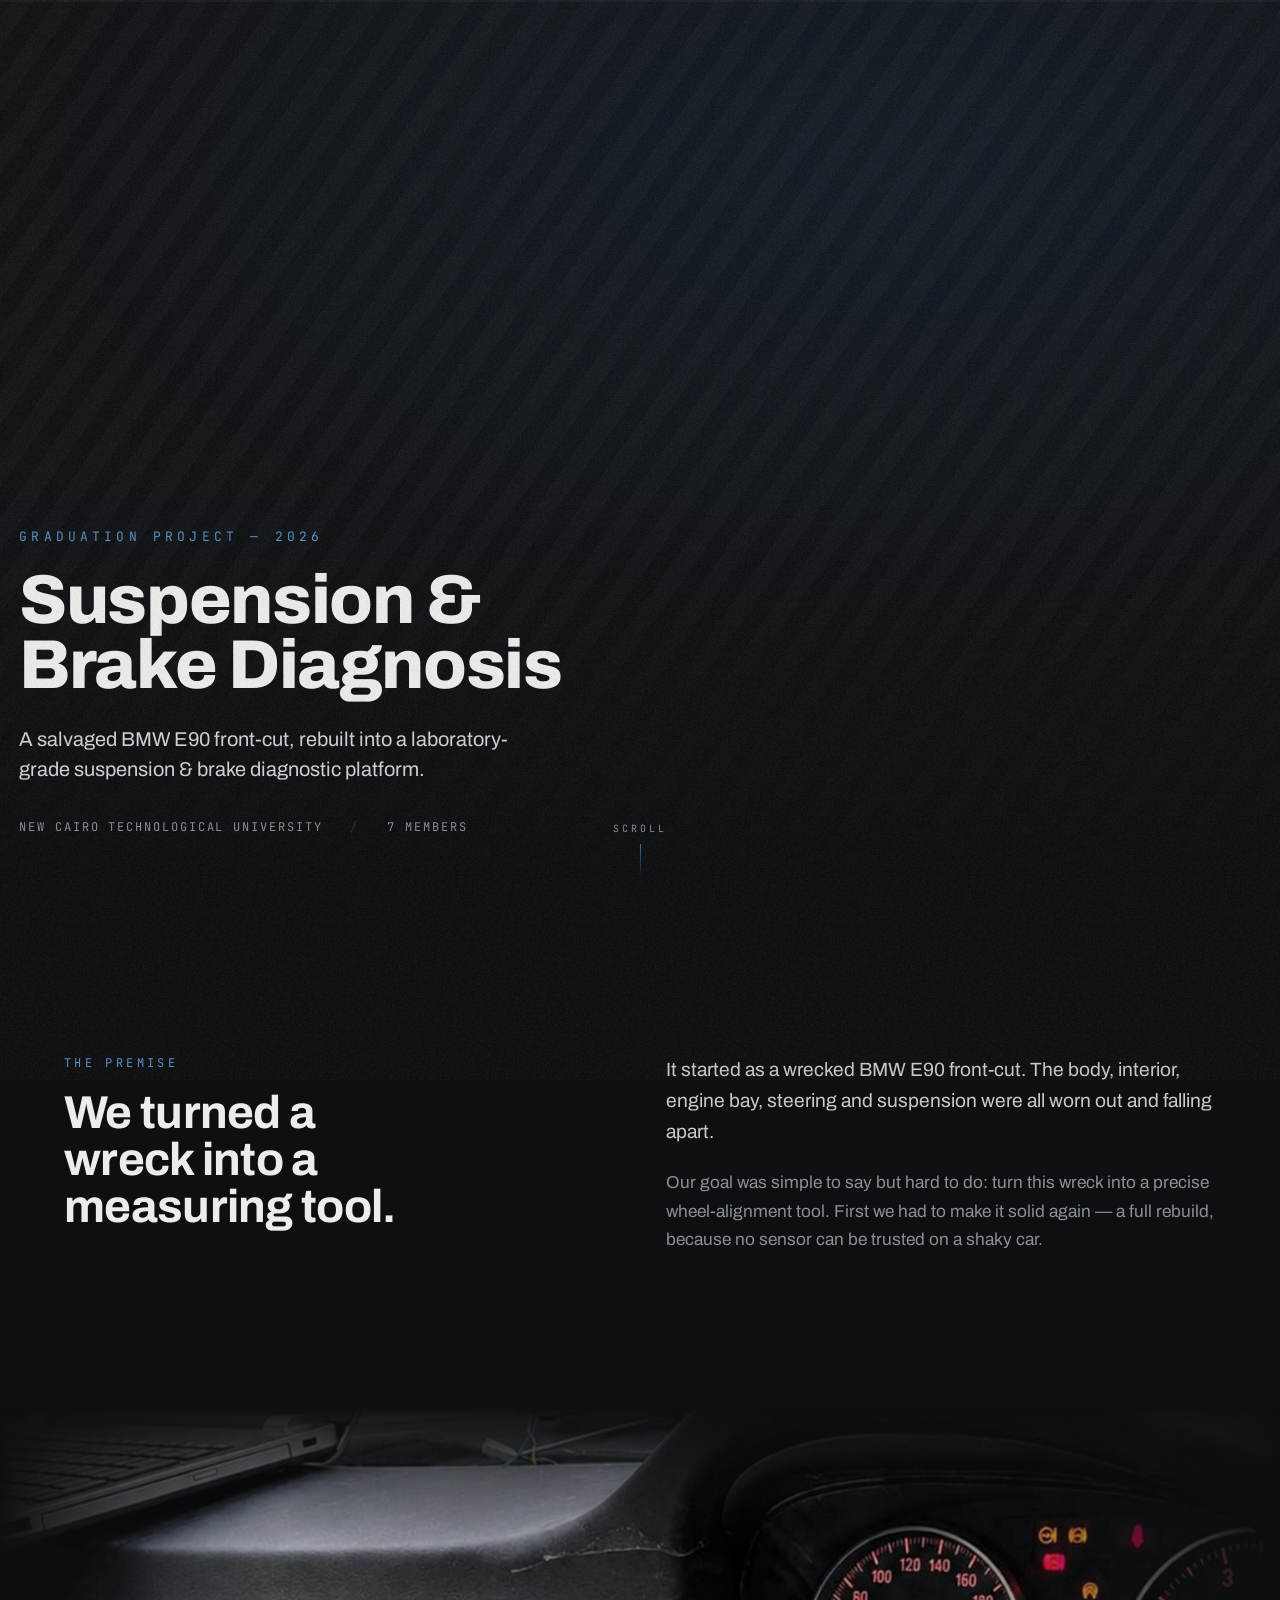
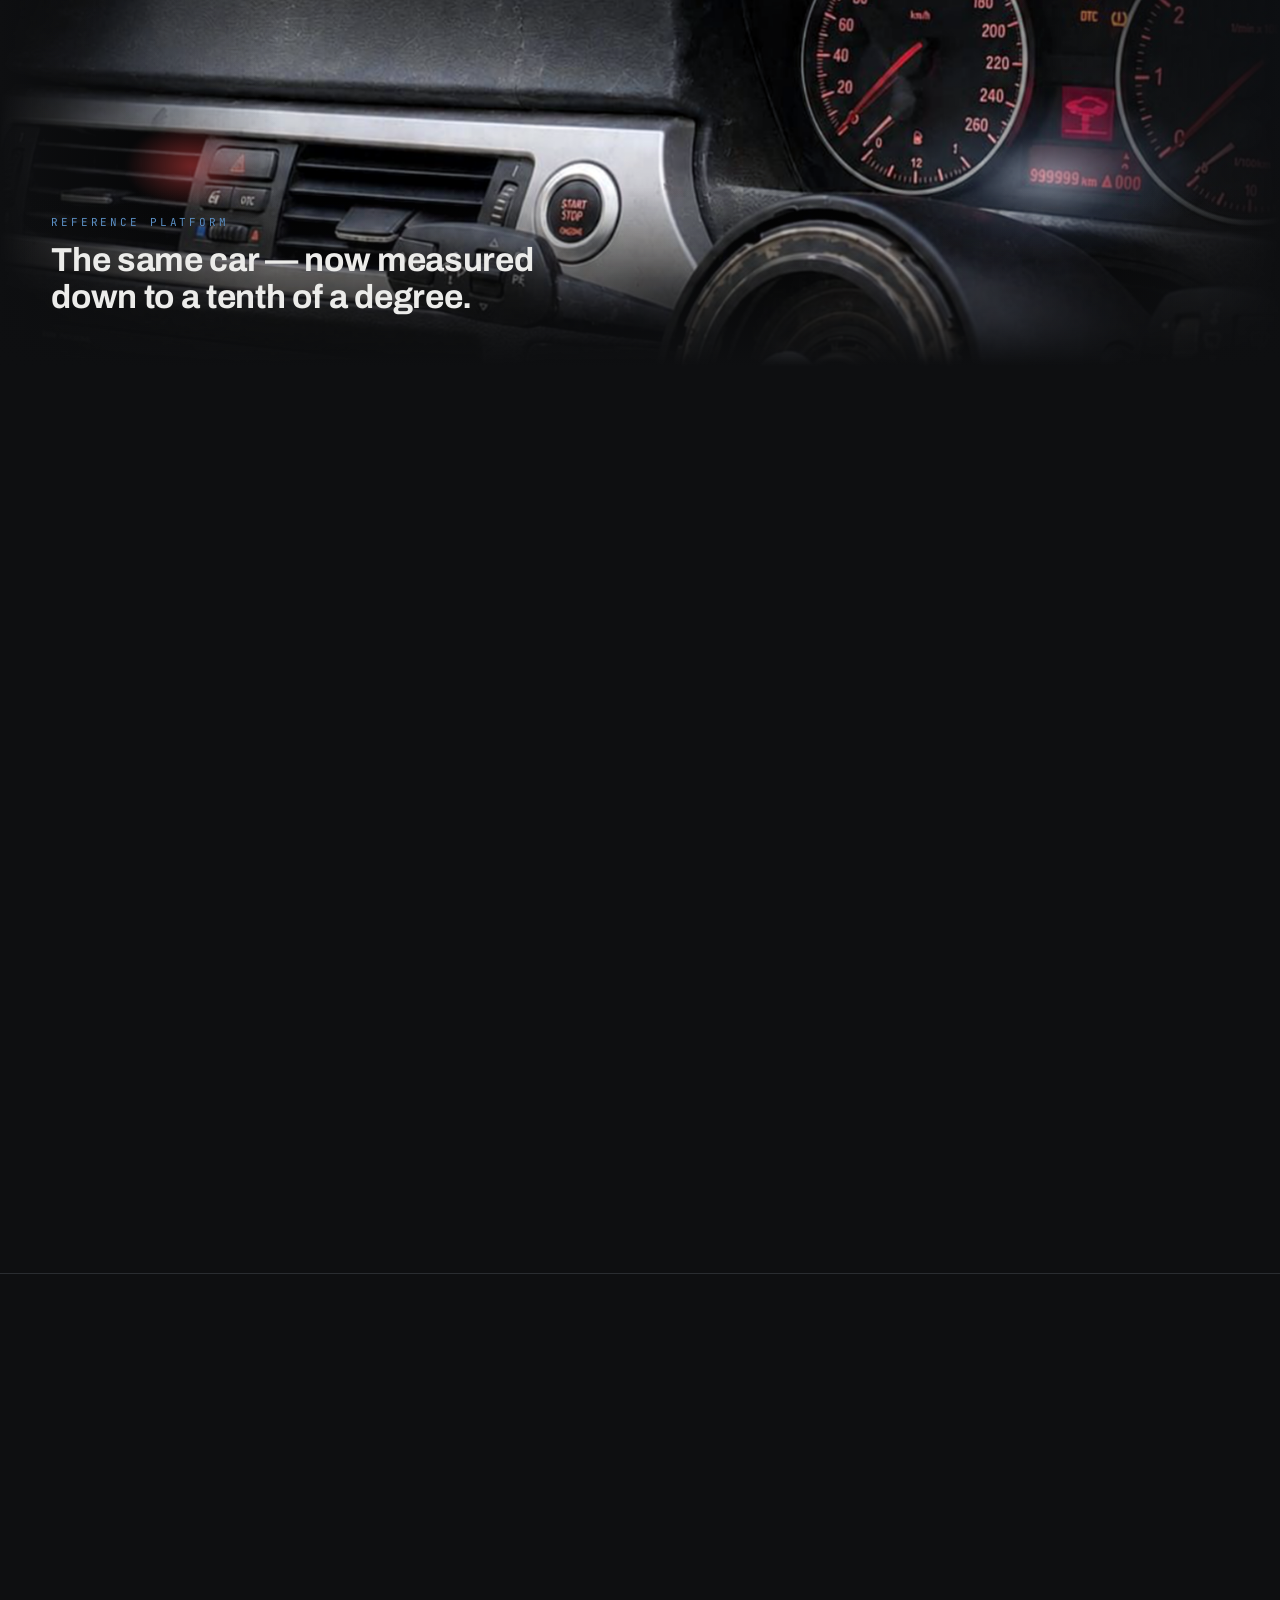
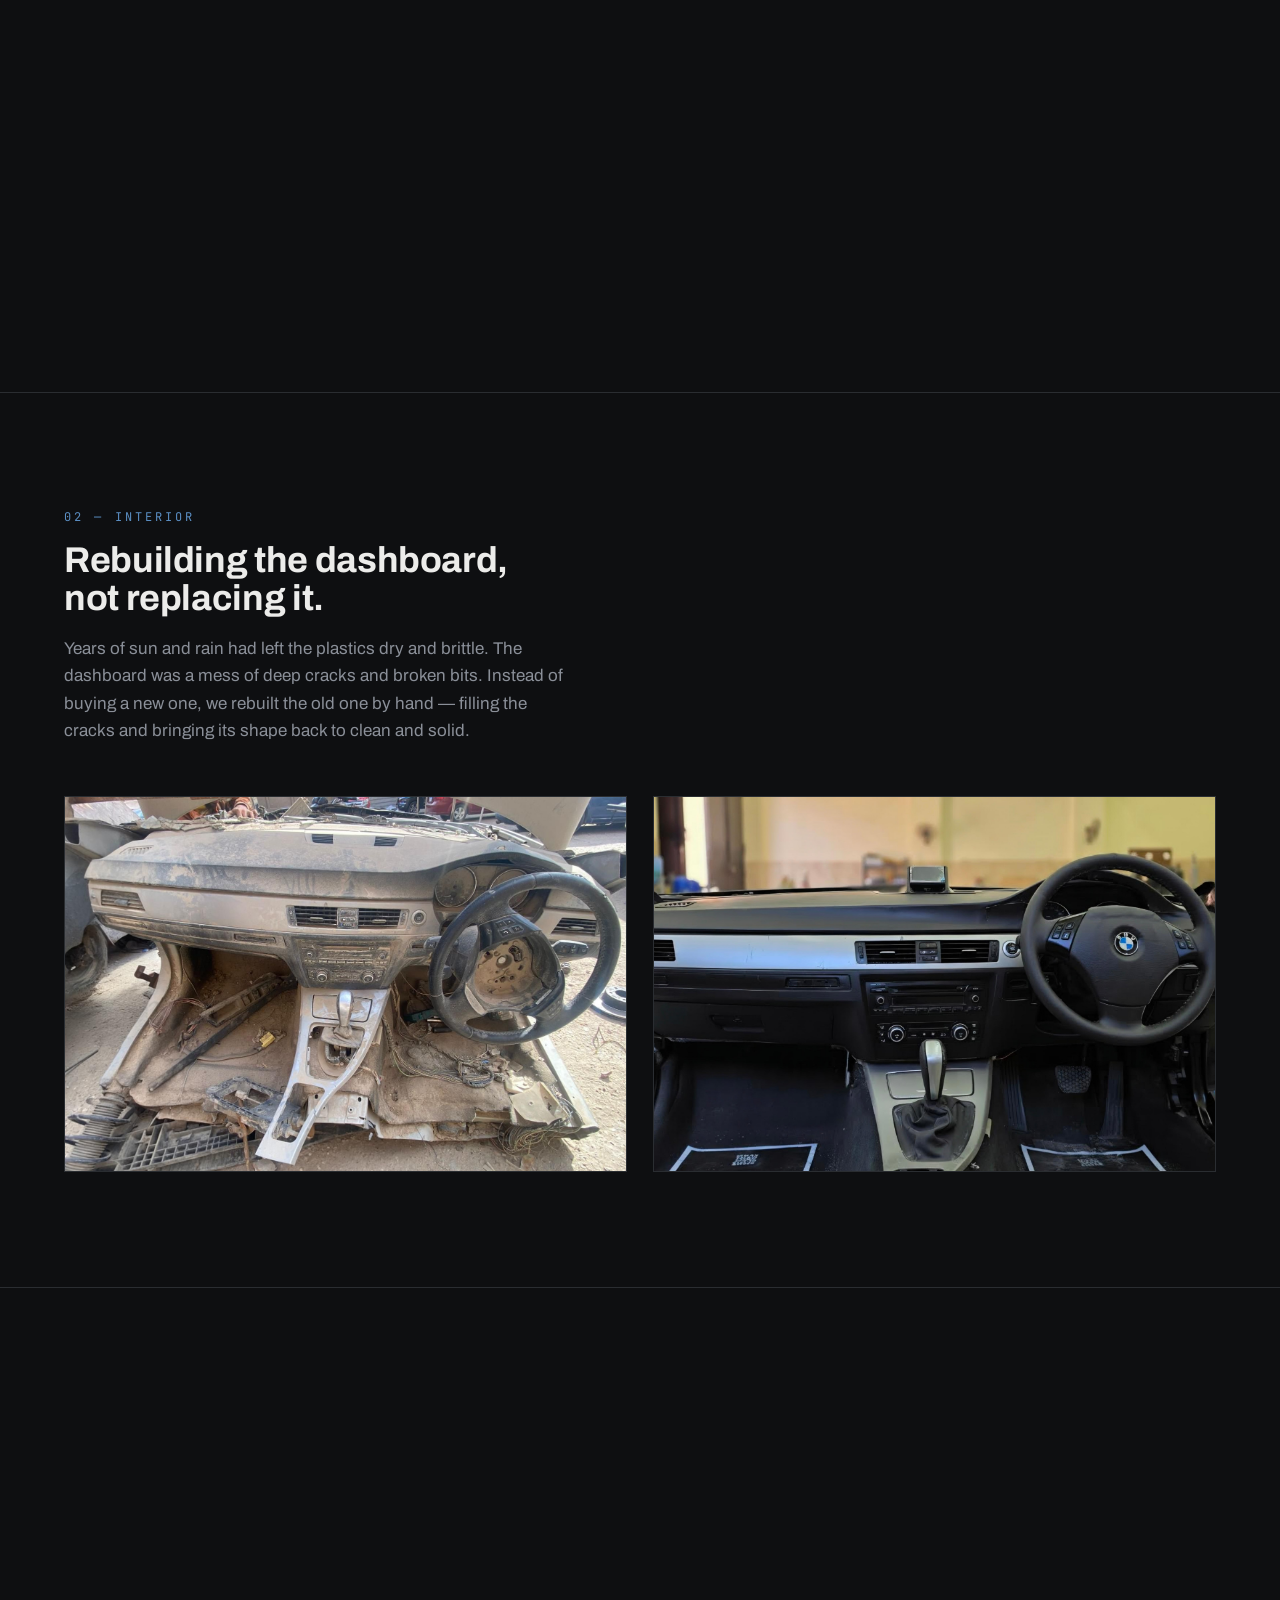
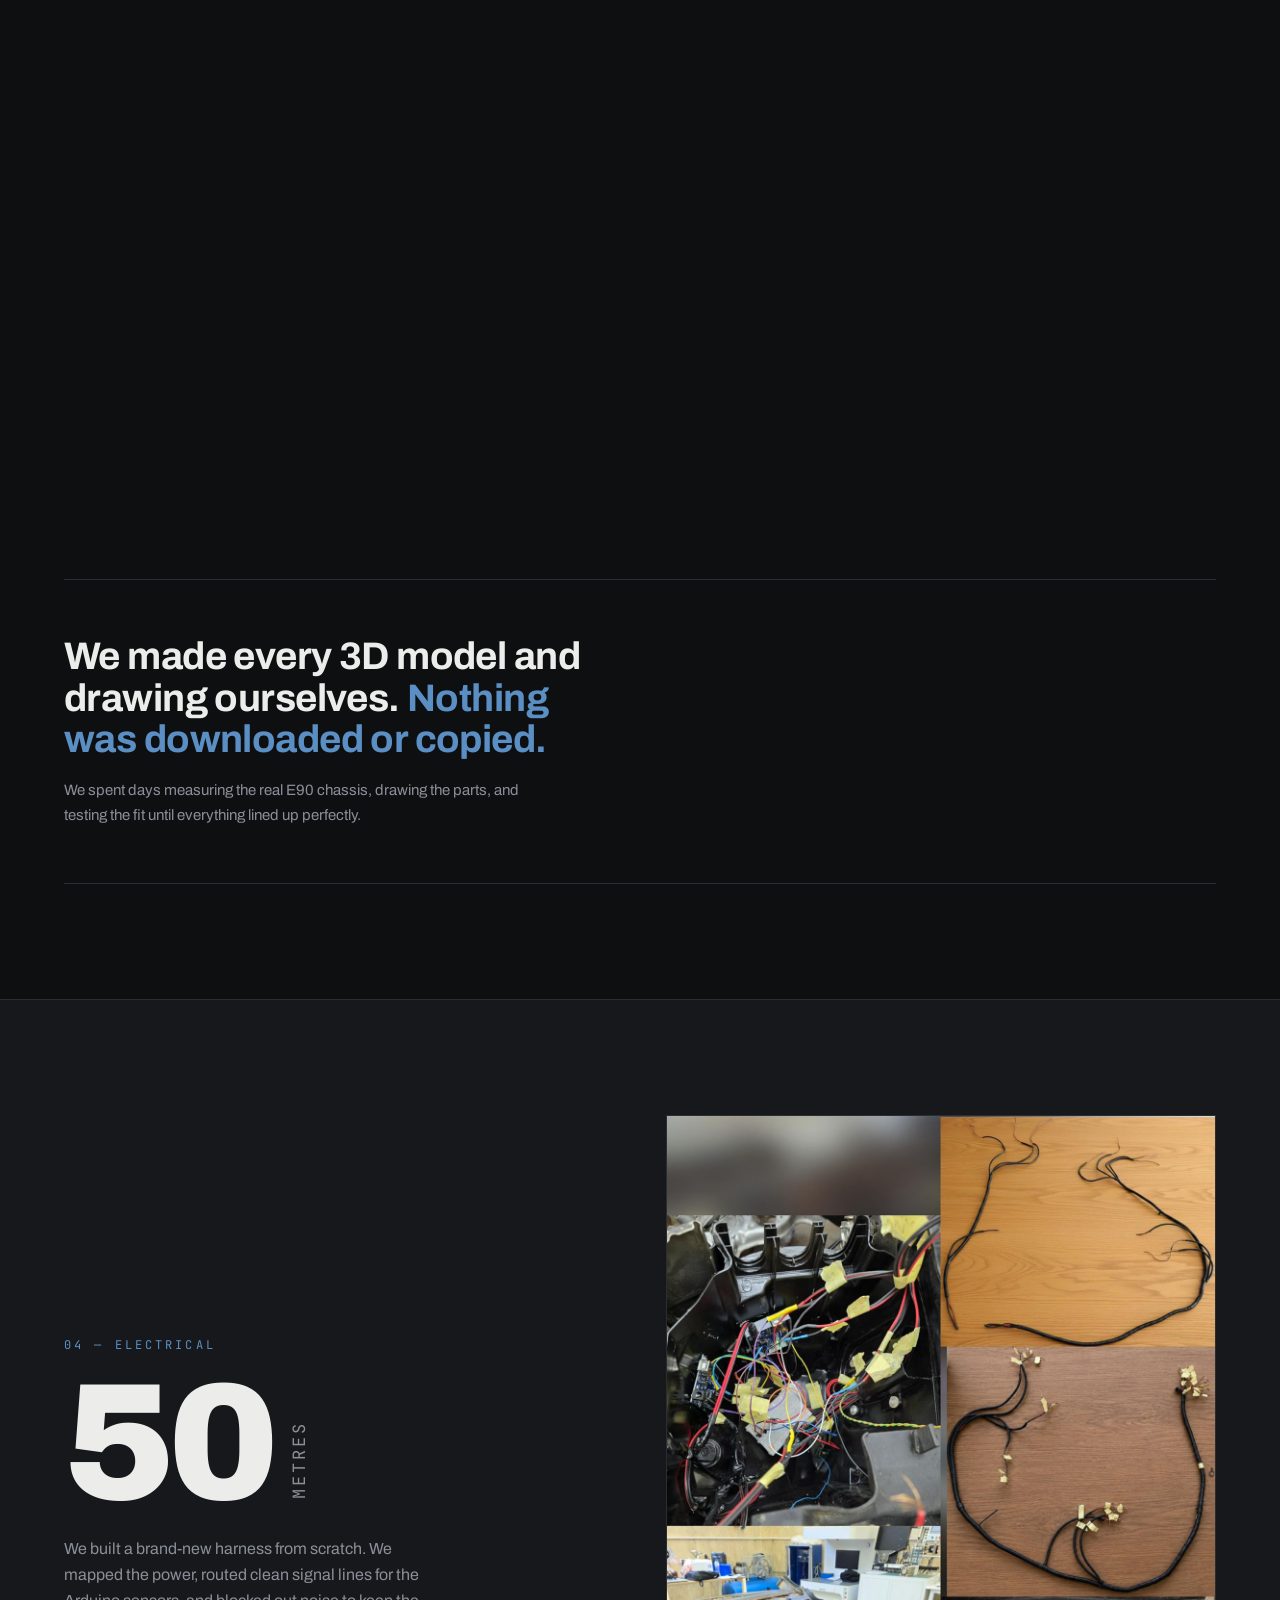
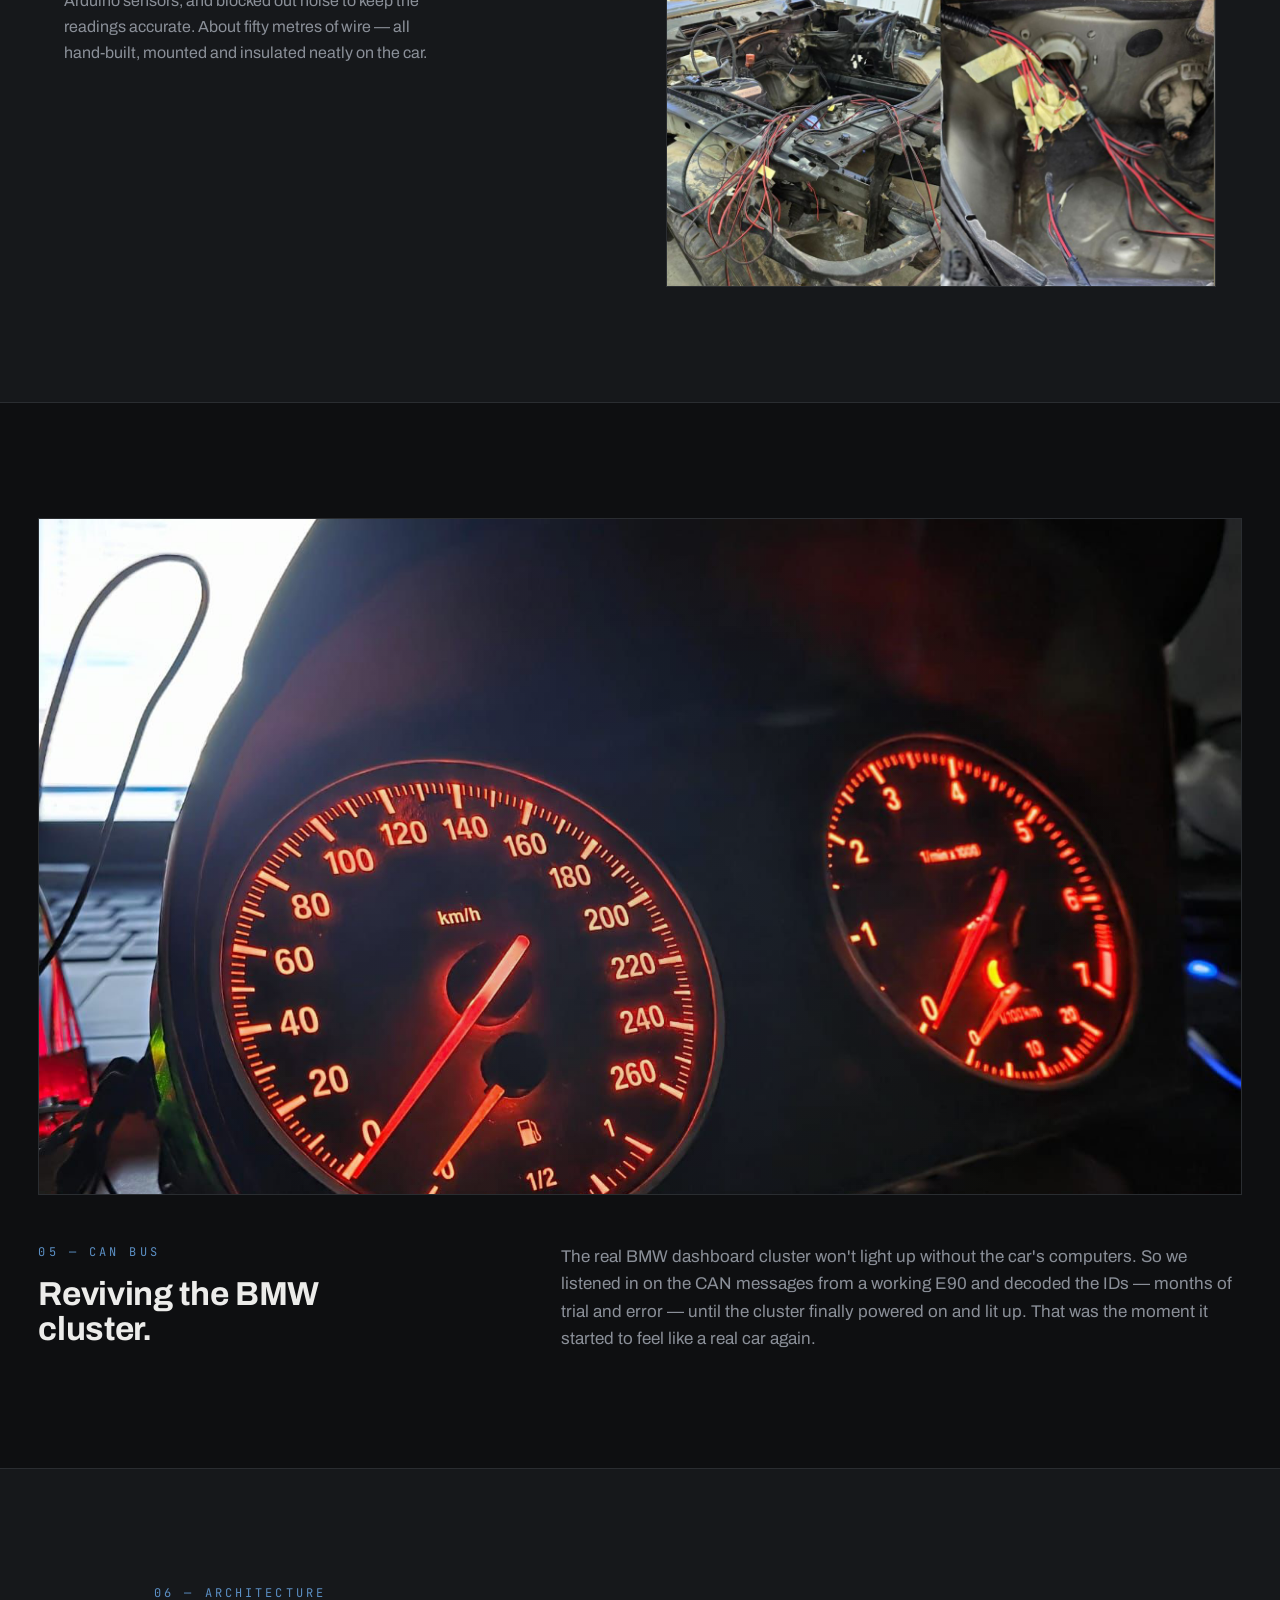
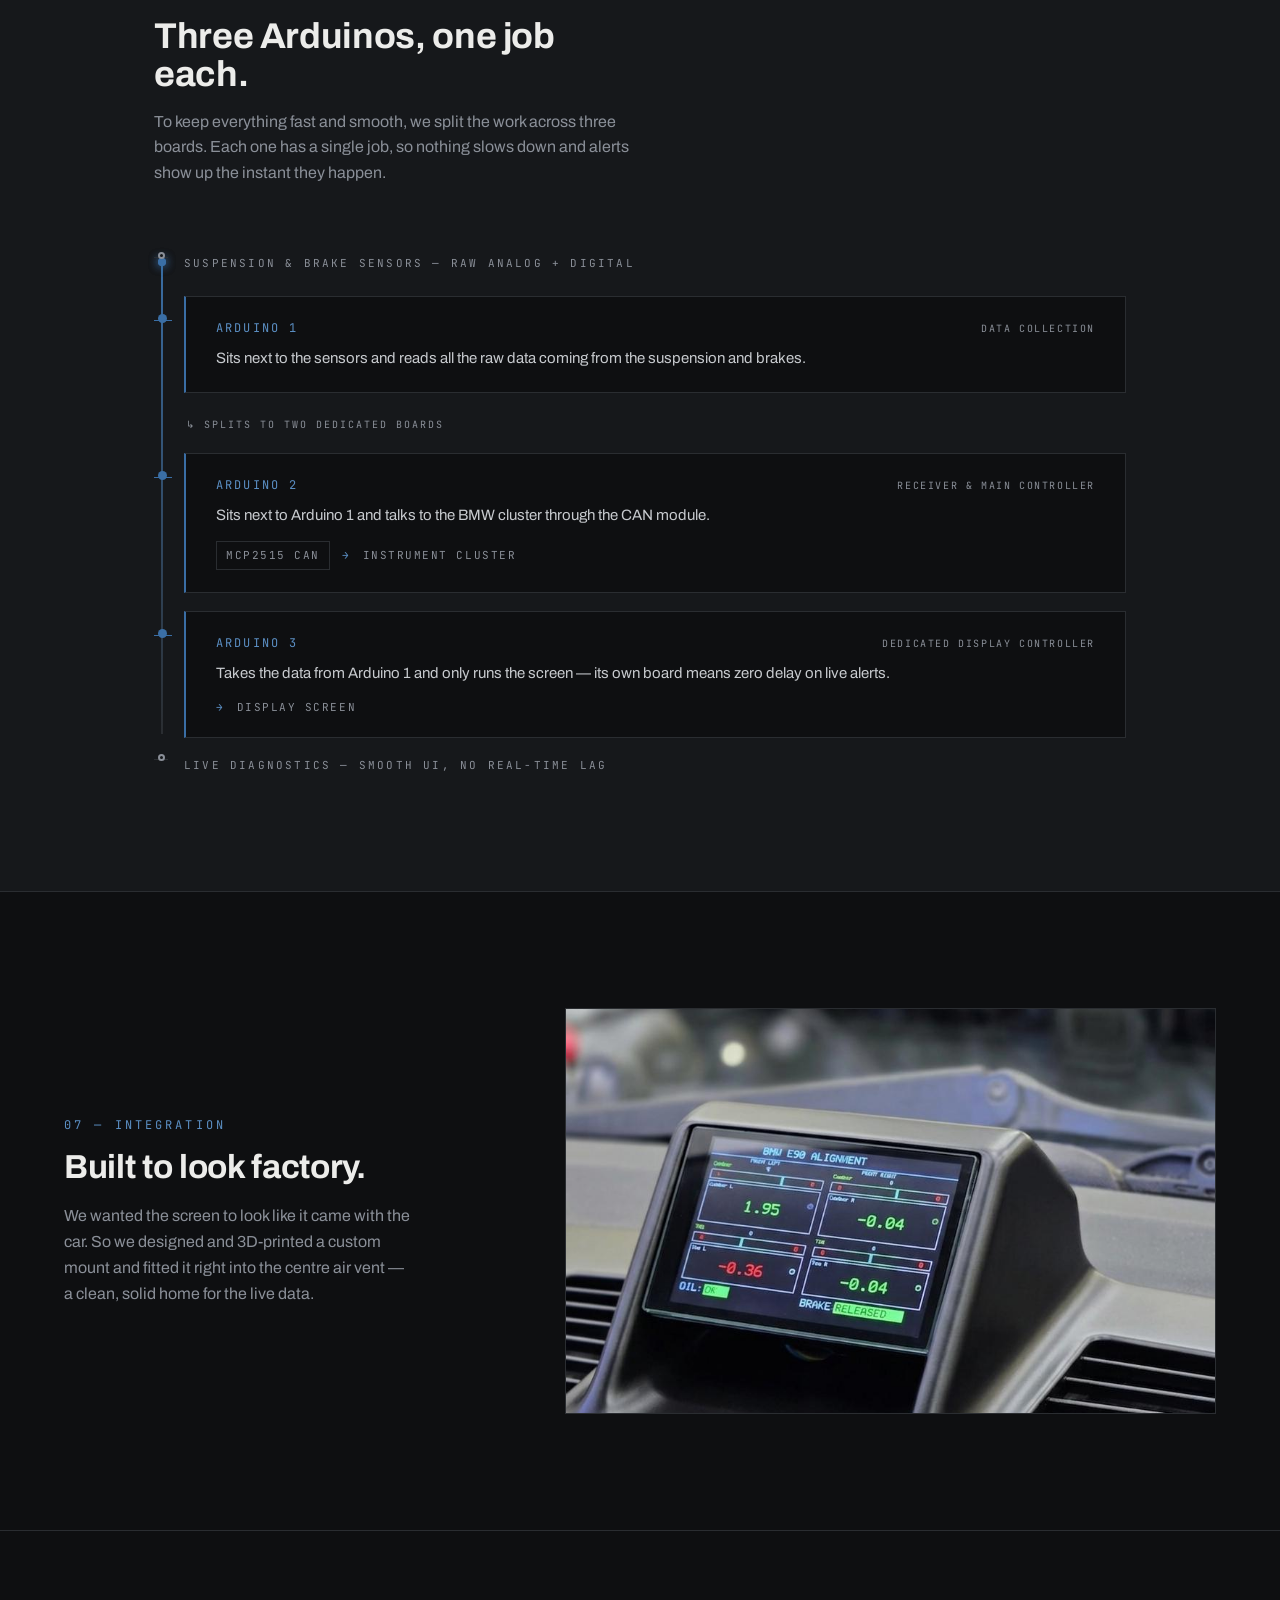
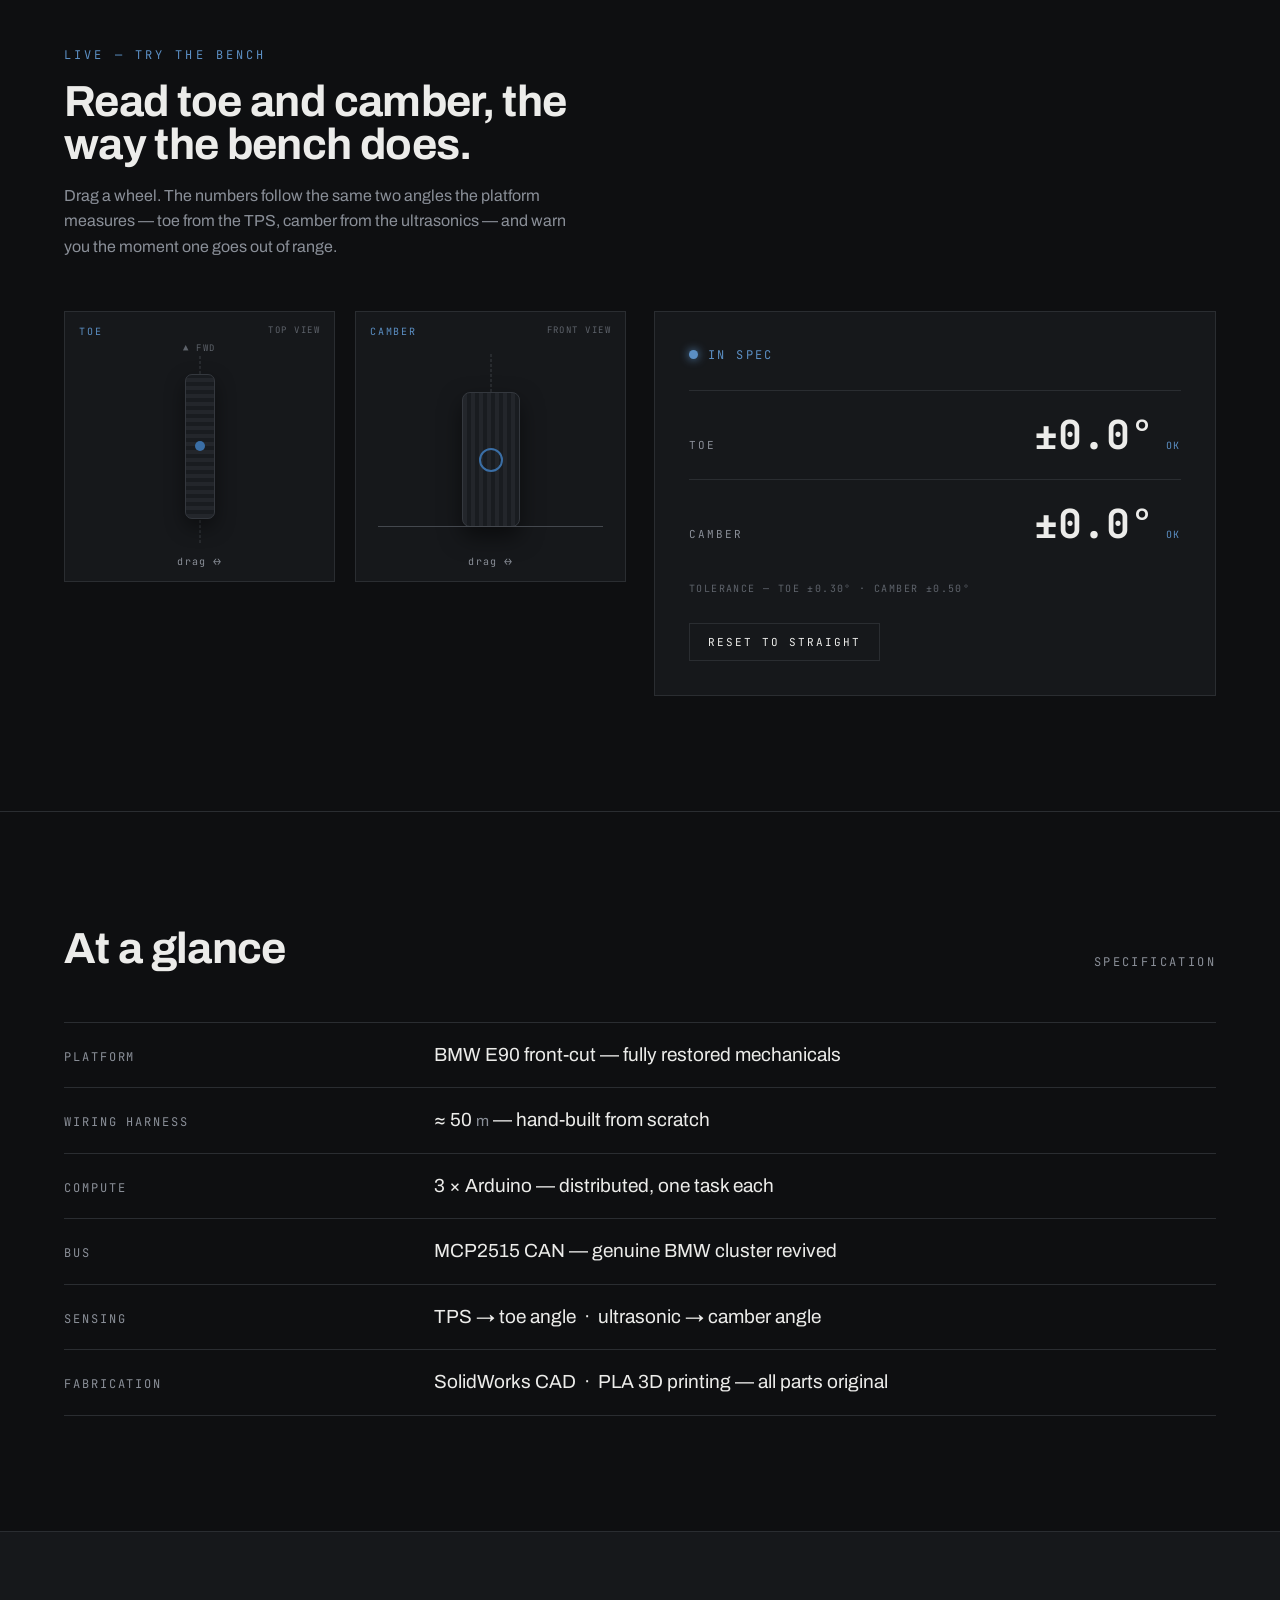
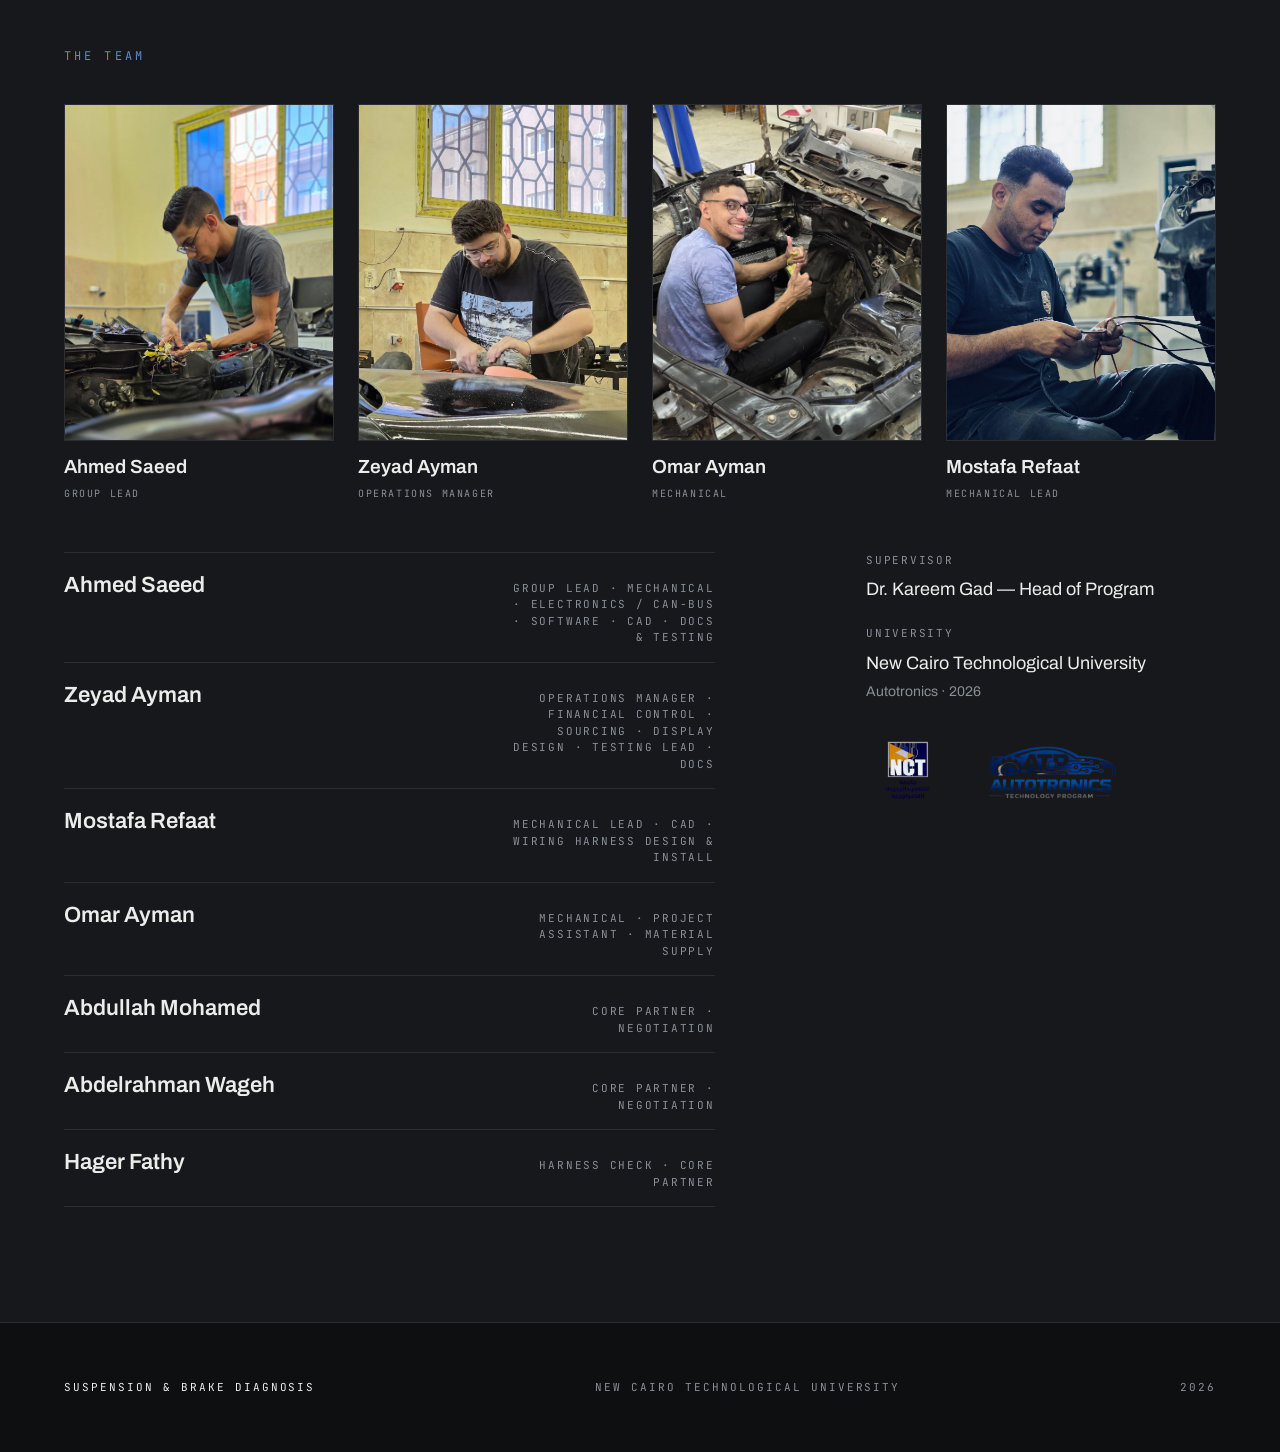
==== commit a799ef1d: "Add 9:16 mobile hero video Co-Authored-By: Claude Sonnet 4.6 <noreply@anthropic.com>" ====
--- a/index.html
+++ b/index.html
@@ -25,8 +25,8 @@
     <!-- ════════════════ HERO ════════════════ -->
     <section style="position:relative;height:100vh;min-height:620px;width:100%;overflow:hidden;display:flex;flex-direction:column;justify-content:flex-end;">
       <div id="parallax-bg" aria-hidden="true" style="position:absolute;top:-12%;left:0;right:0;height:124%;will-change:transform;background:repeating-linear-gradient(125deg,#14171a,#14171a 18px,#101316 18px,#101316 36px);"></div>
-      <video id="hero-video" autoplay muted playsinline preload="auto" aria-hidden="true" style="position:absolute;inset:0;width:100%;height:100%;object-fit:cover;">
-        <source src="media/hero-headlights.mp4" type="video/mp4">
+      <video id="hero-video" autoplay muted playsinline preload="auto" aria-hidden="true" data-src-desktop="media/hero-headlights.mp4" data-src-mobile="media/hero-vertical.mp4" style="position:absolute;inset:0;width:100%;height:100%;object-fit:cover;">
+        <source type="video/mp4">
       </video>
       <div aria-hidden="true" style="position:absolute;inset:0;background:radial-gradient(120% 90% at 70% 18%,rgba(58,110,165,.10),transparent 55%);"></div>
       <div aria-hidden="true" style="position:absolute;left:0;right:0;bottom:0;height:64%;background:linear-gradient(to top,#0E0F11 2%,rgba(14,15,17,.62) 30%,transparent 70%);"></div>
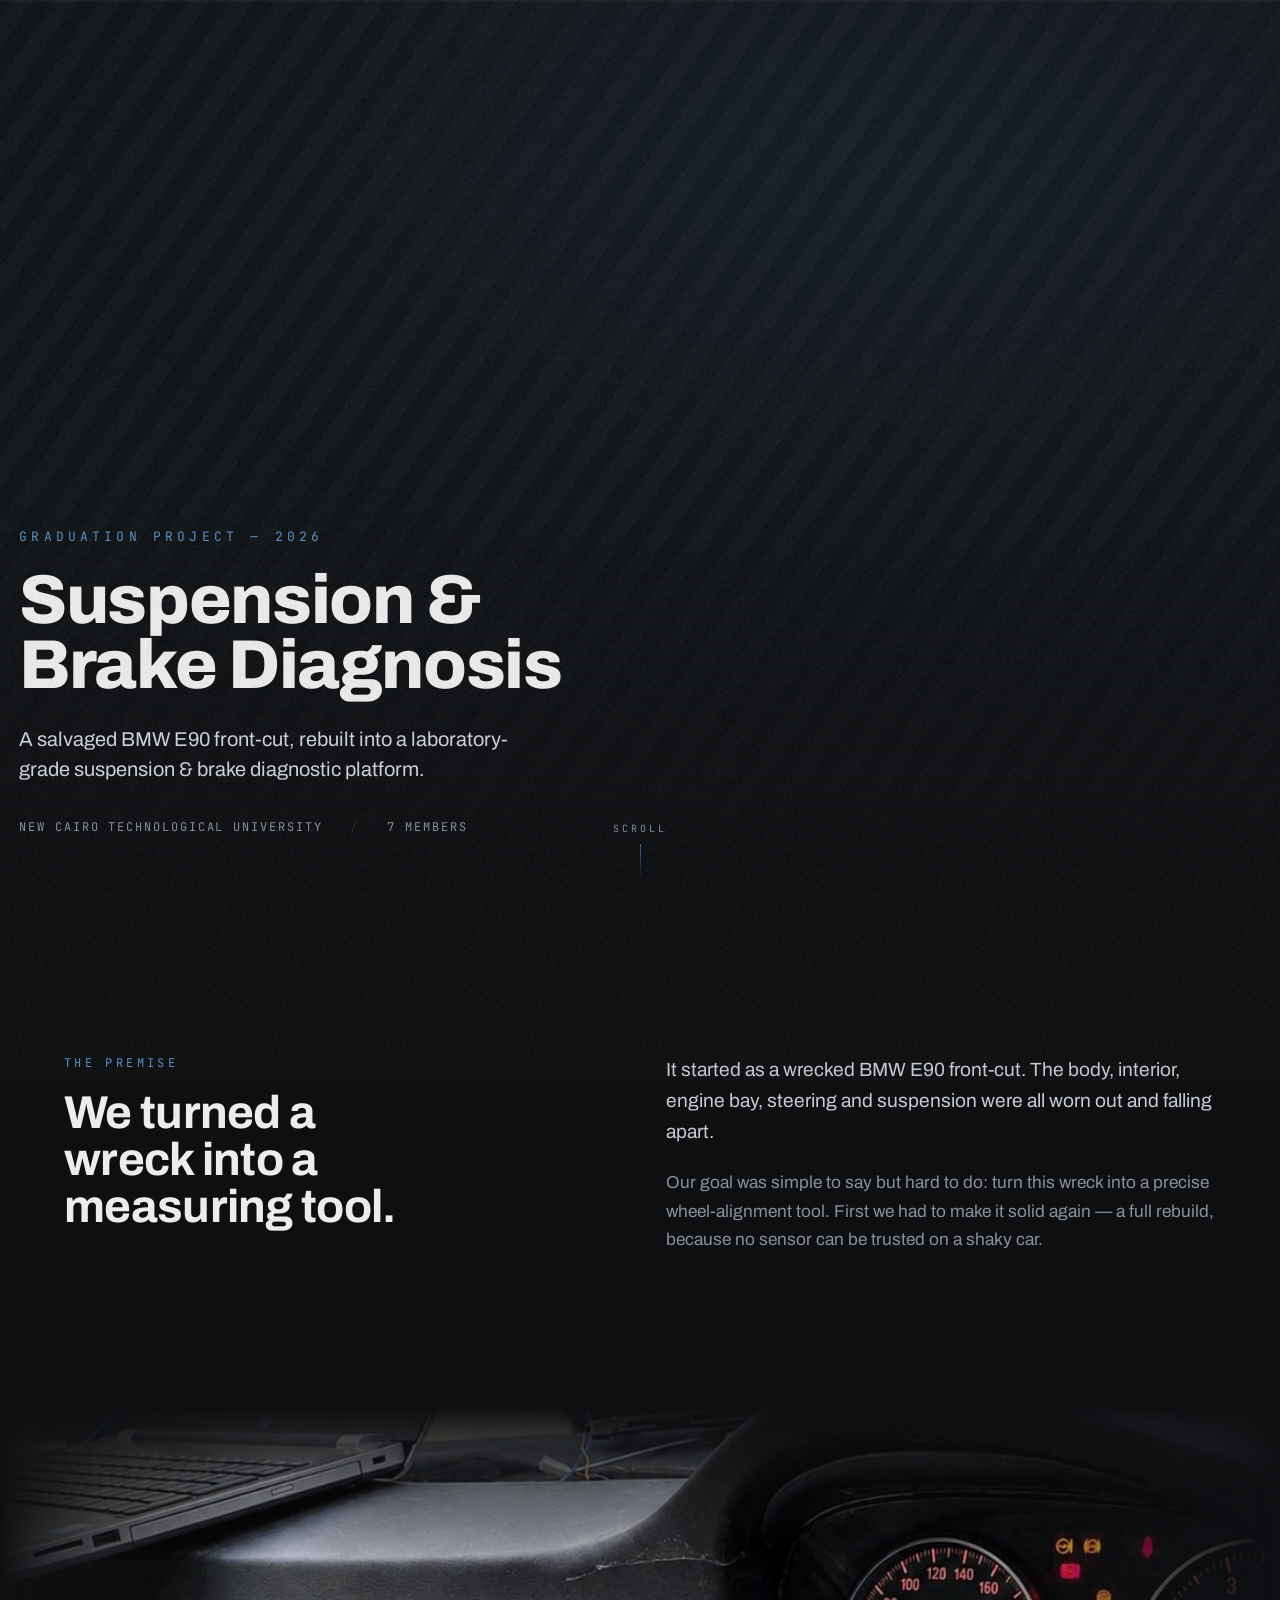
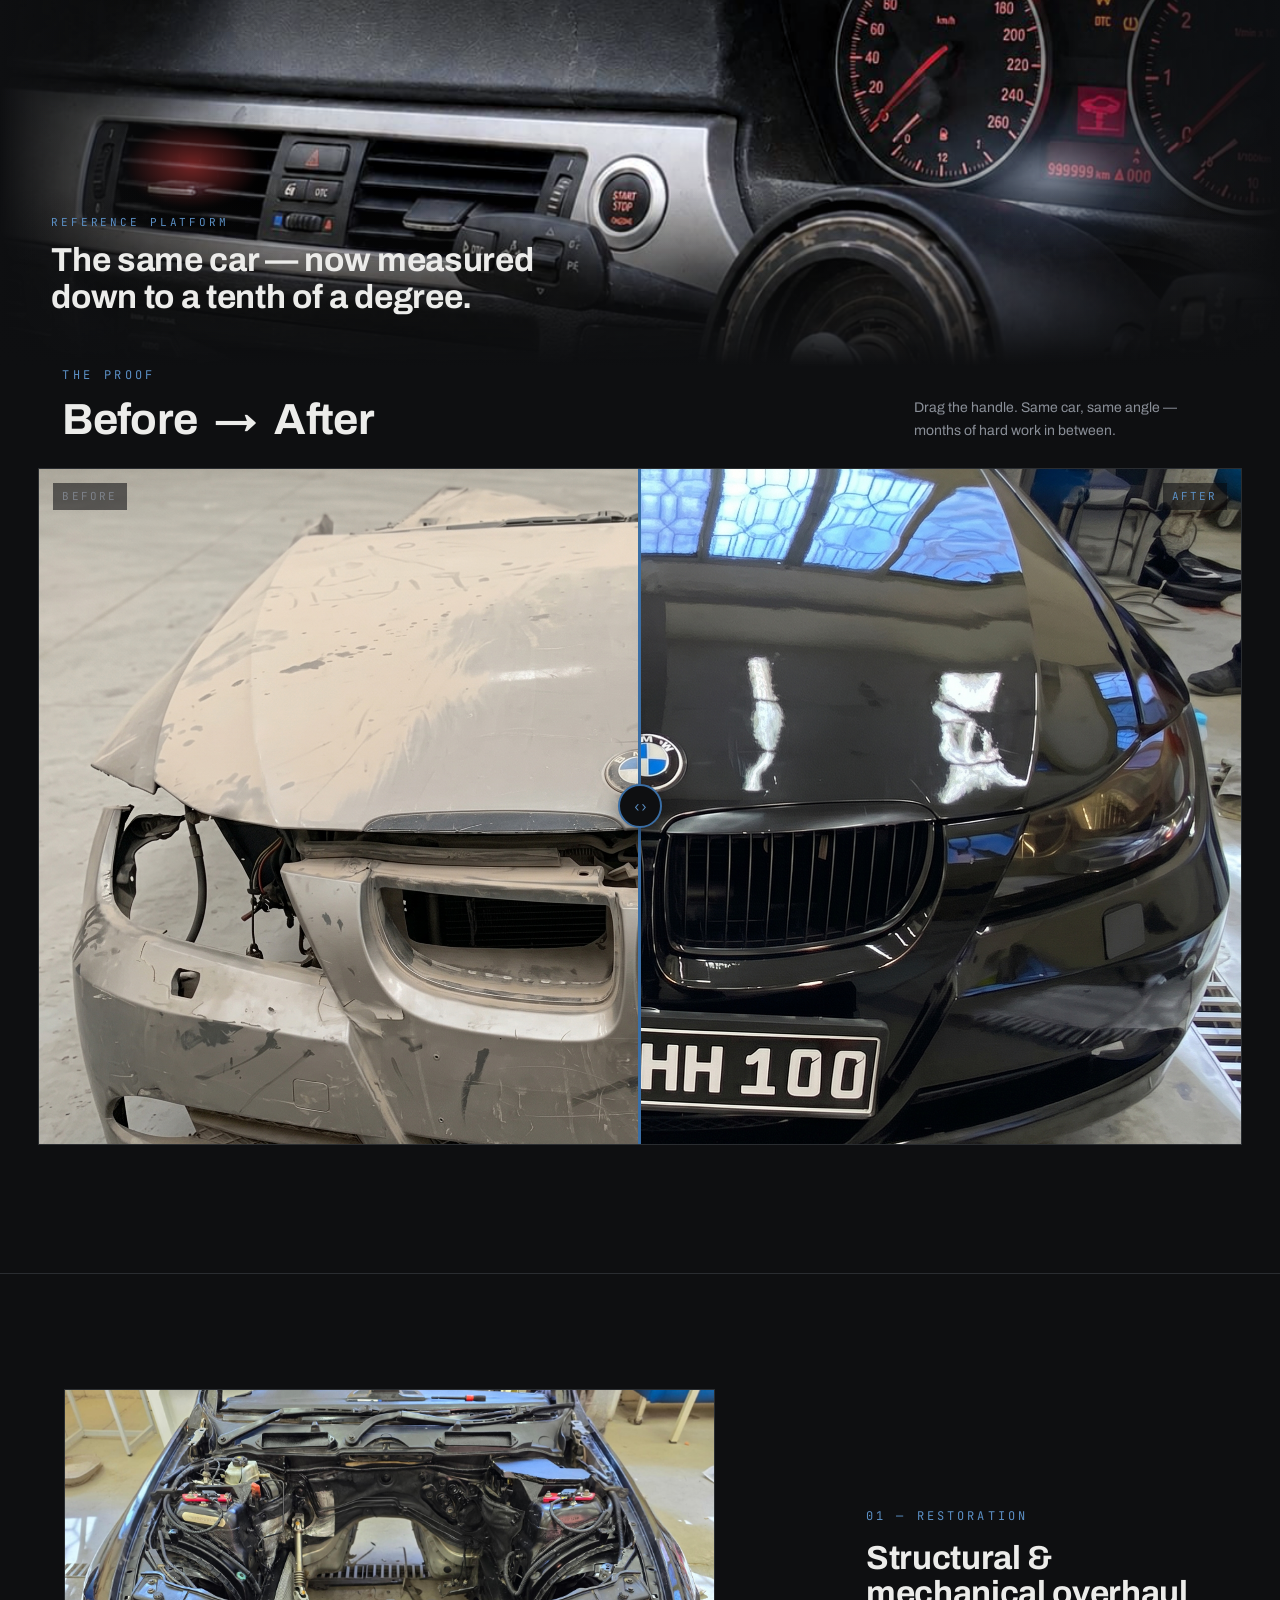
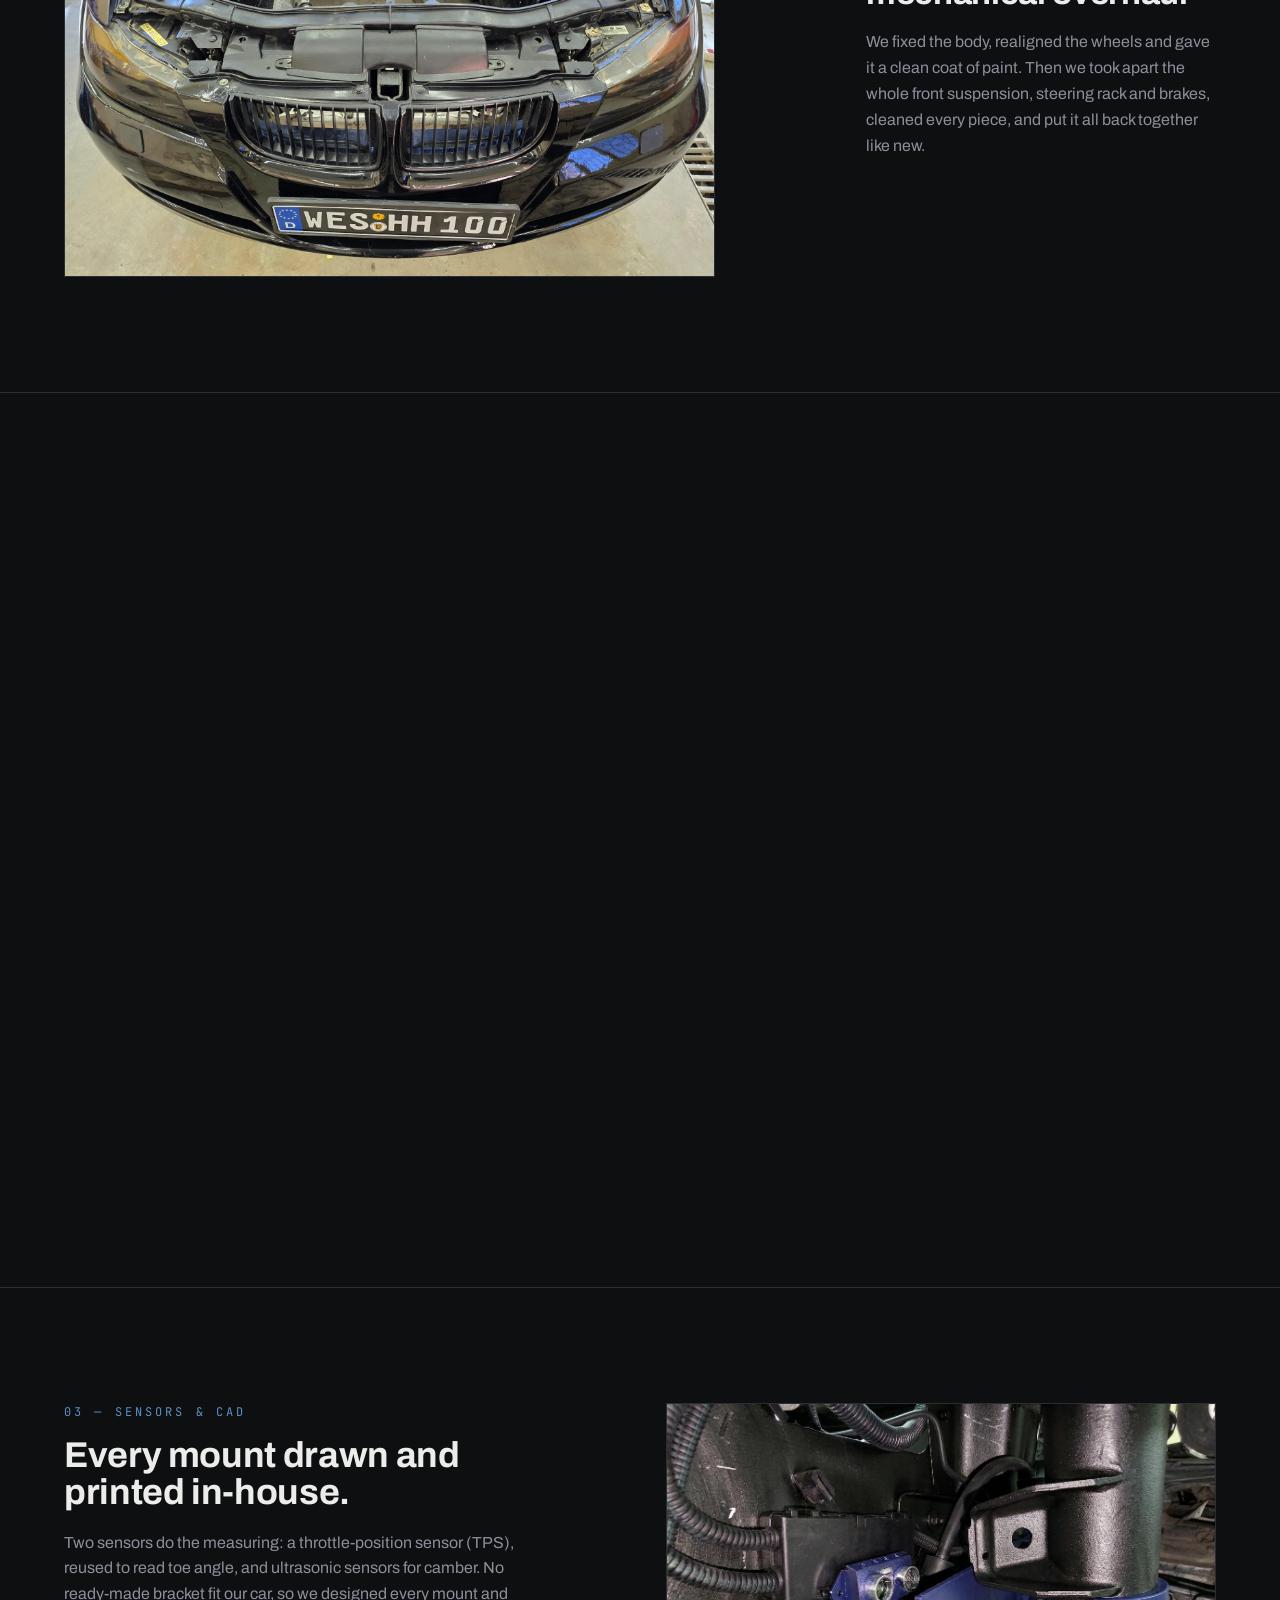
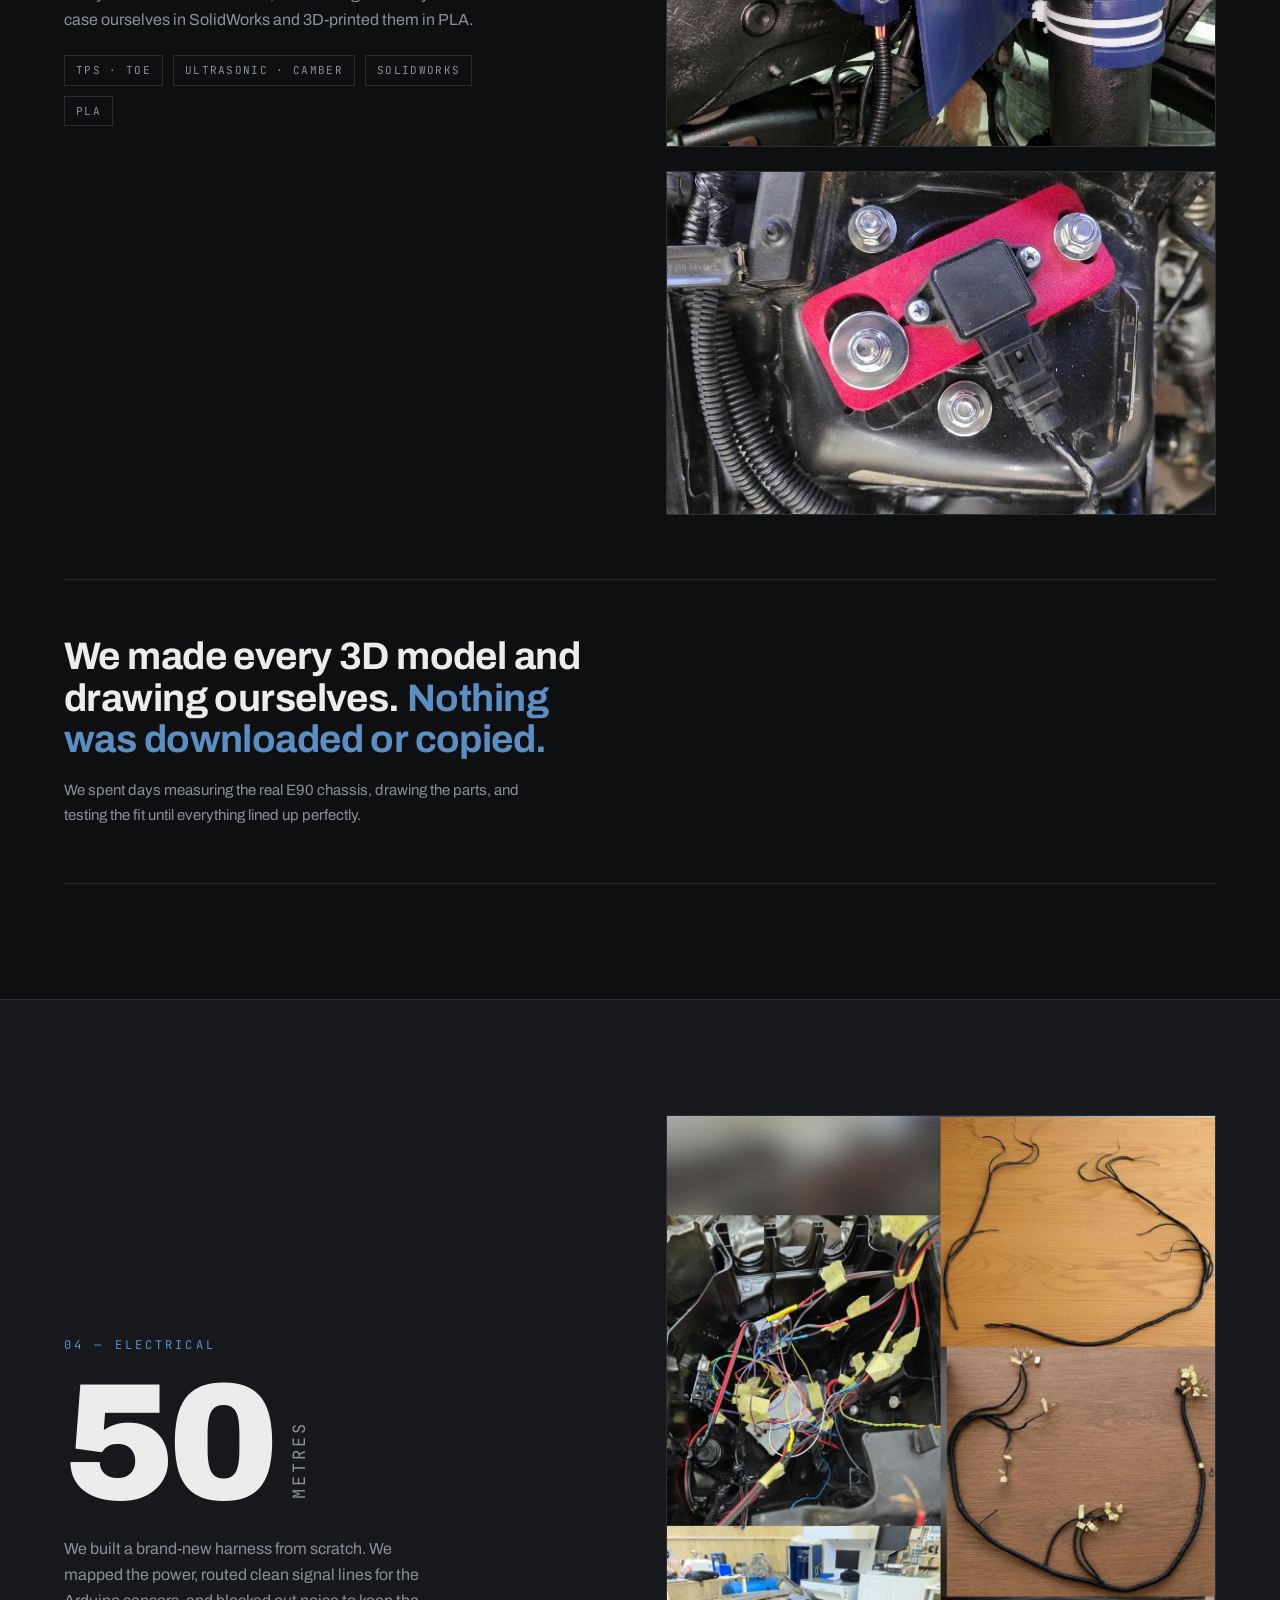
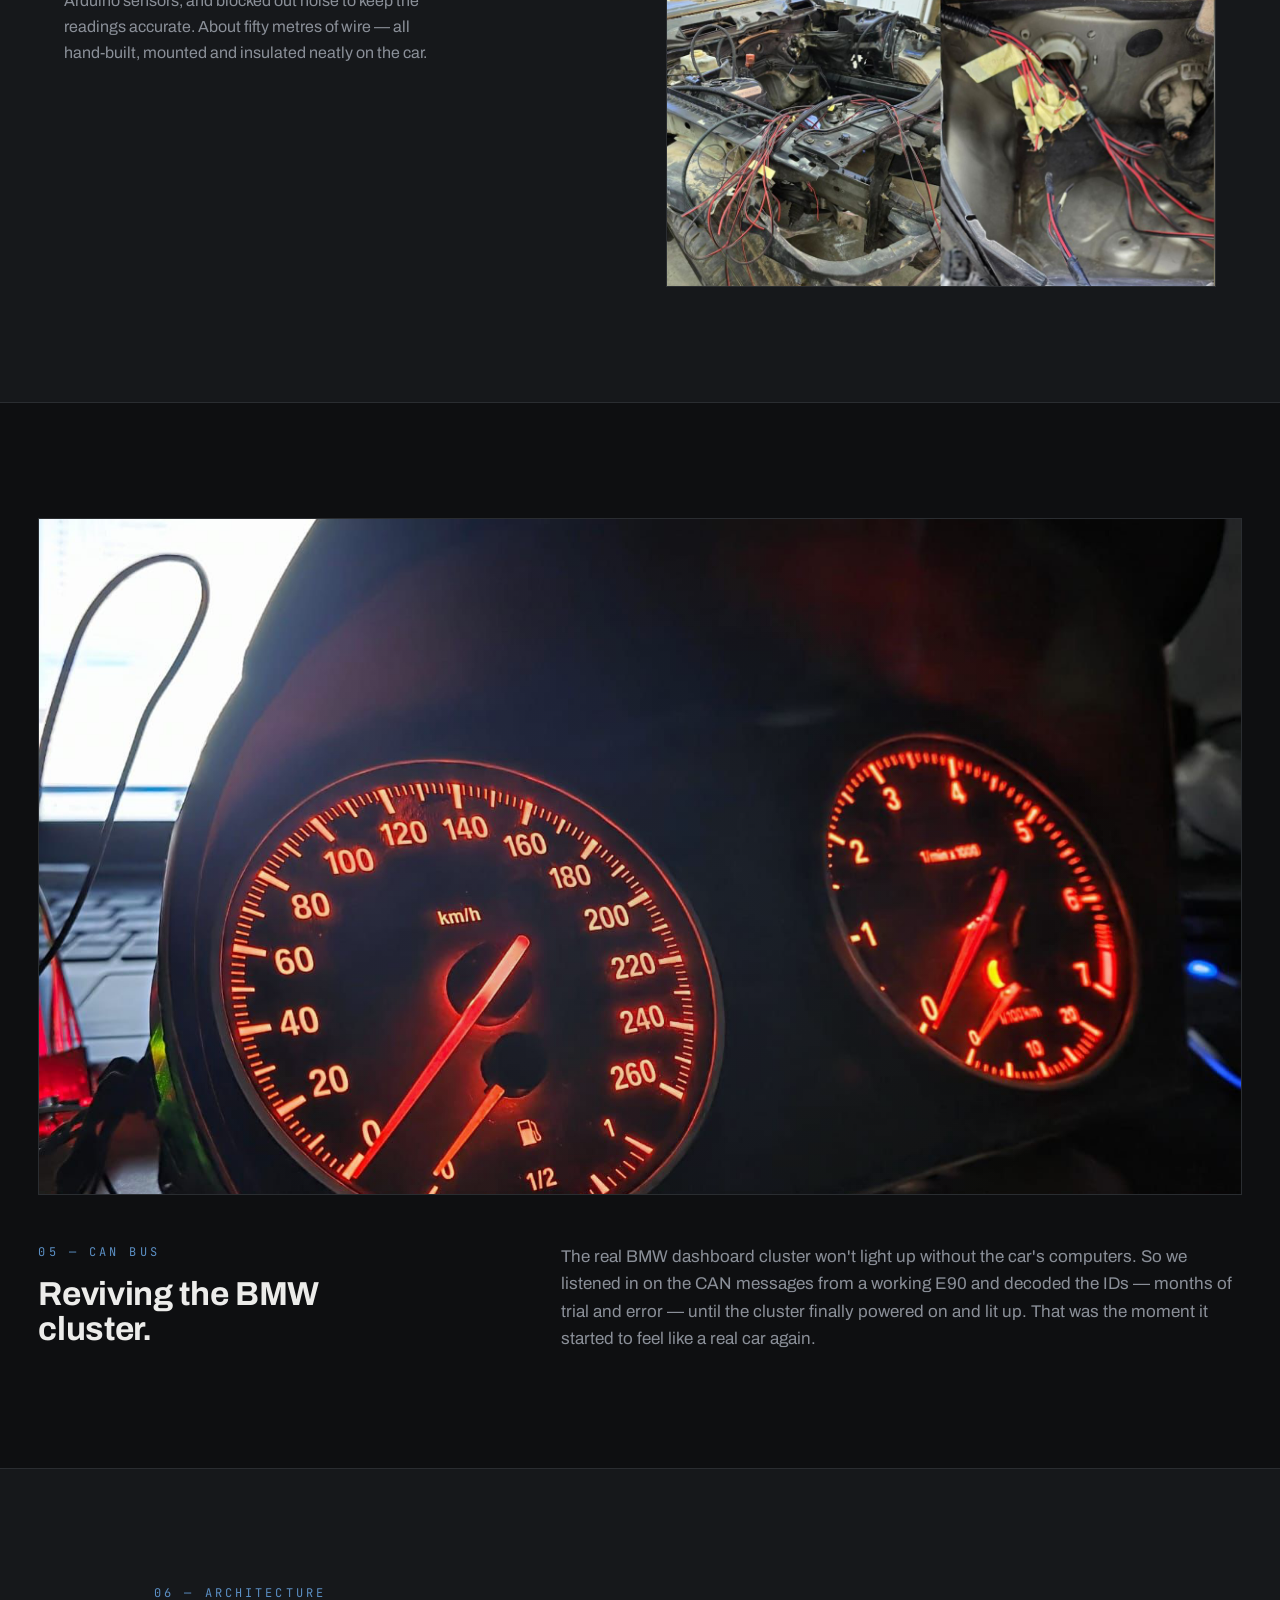
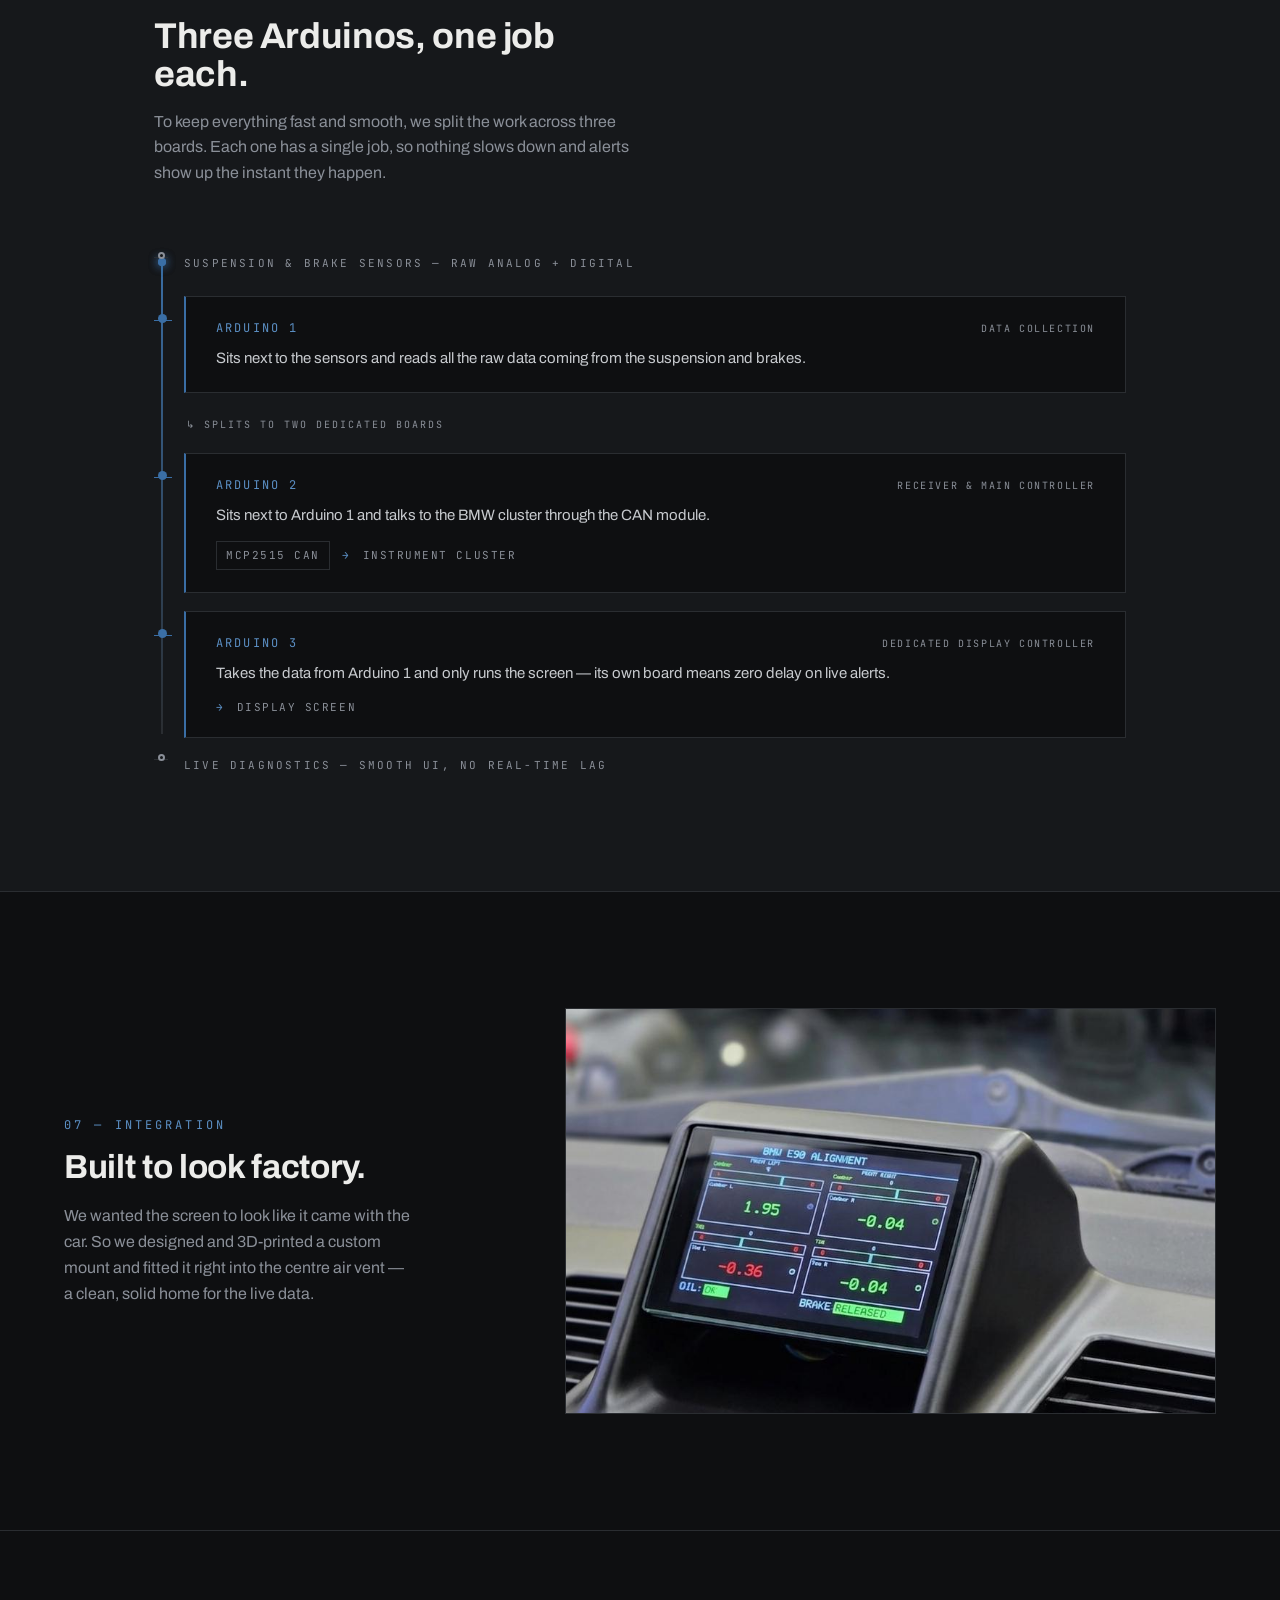
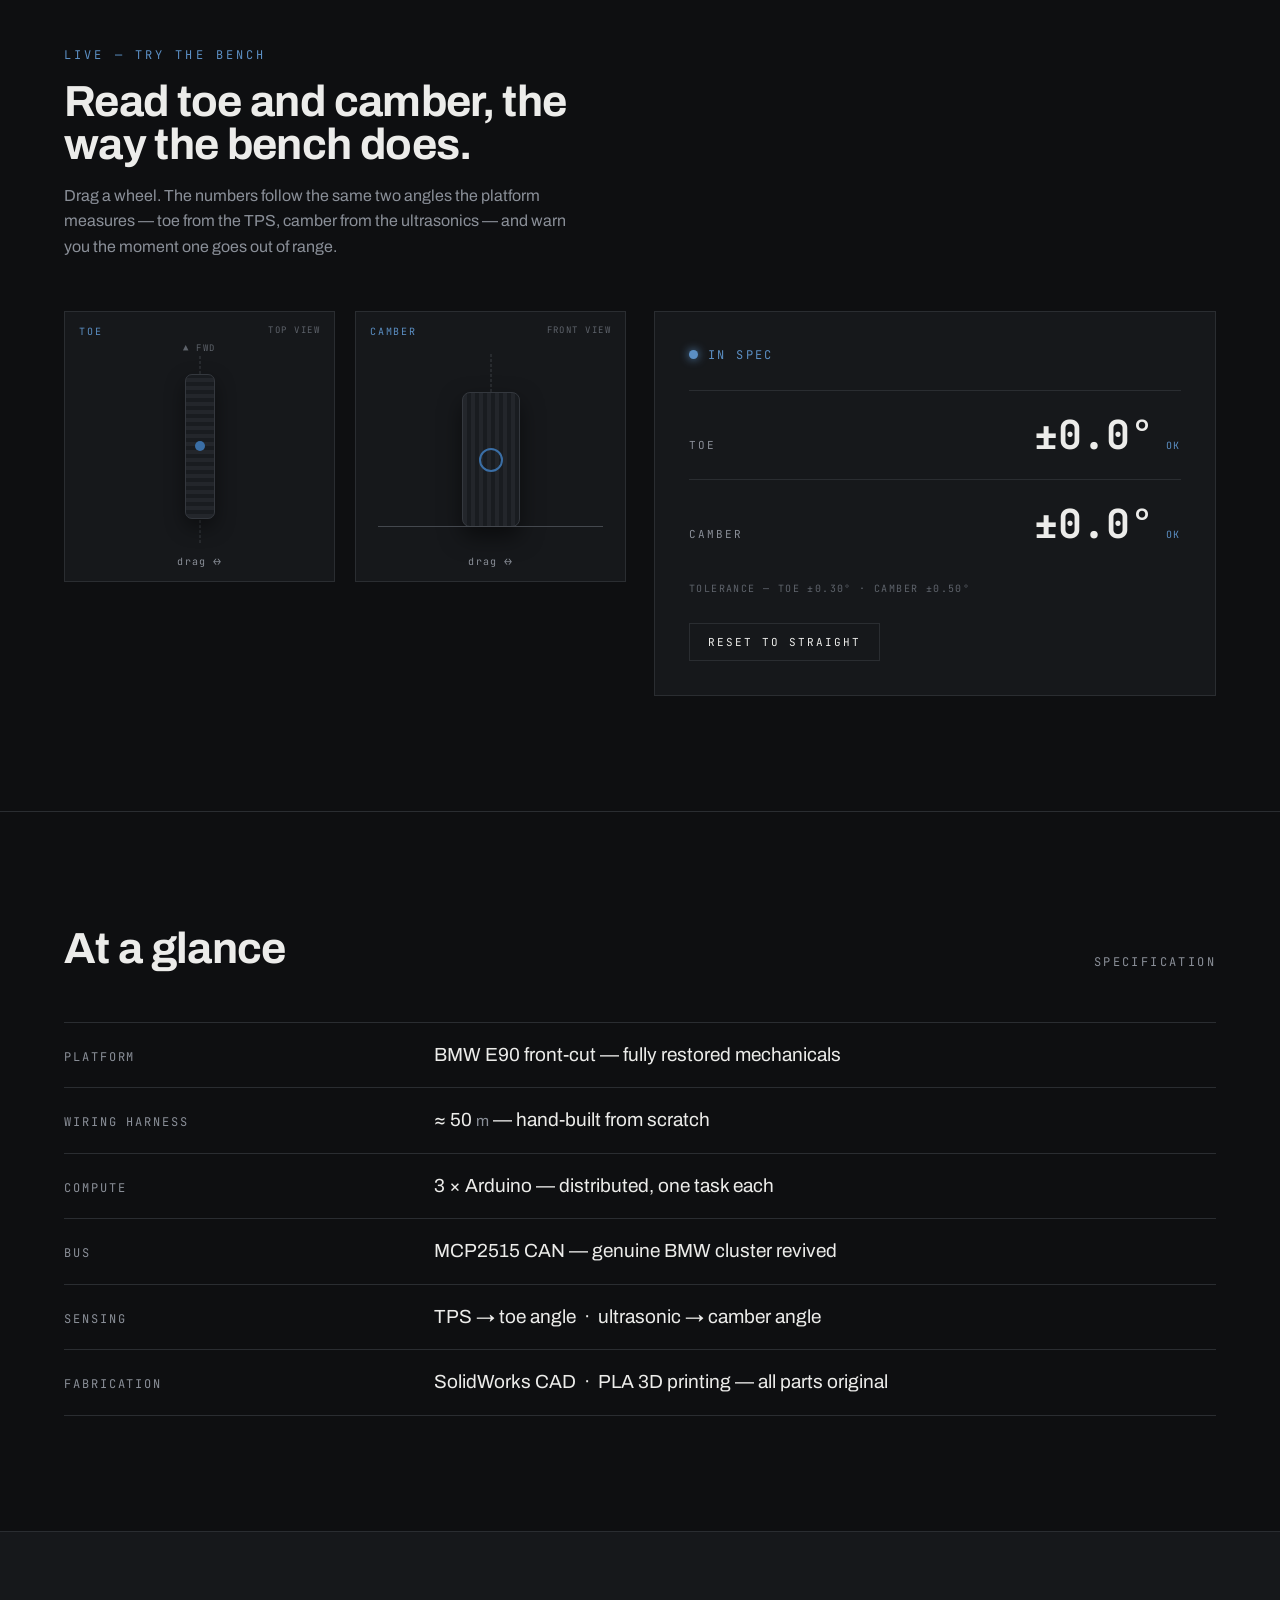
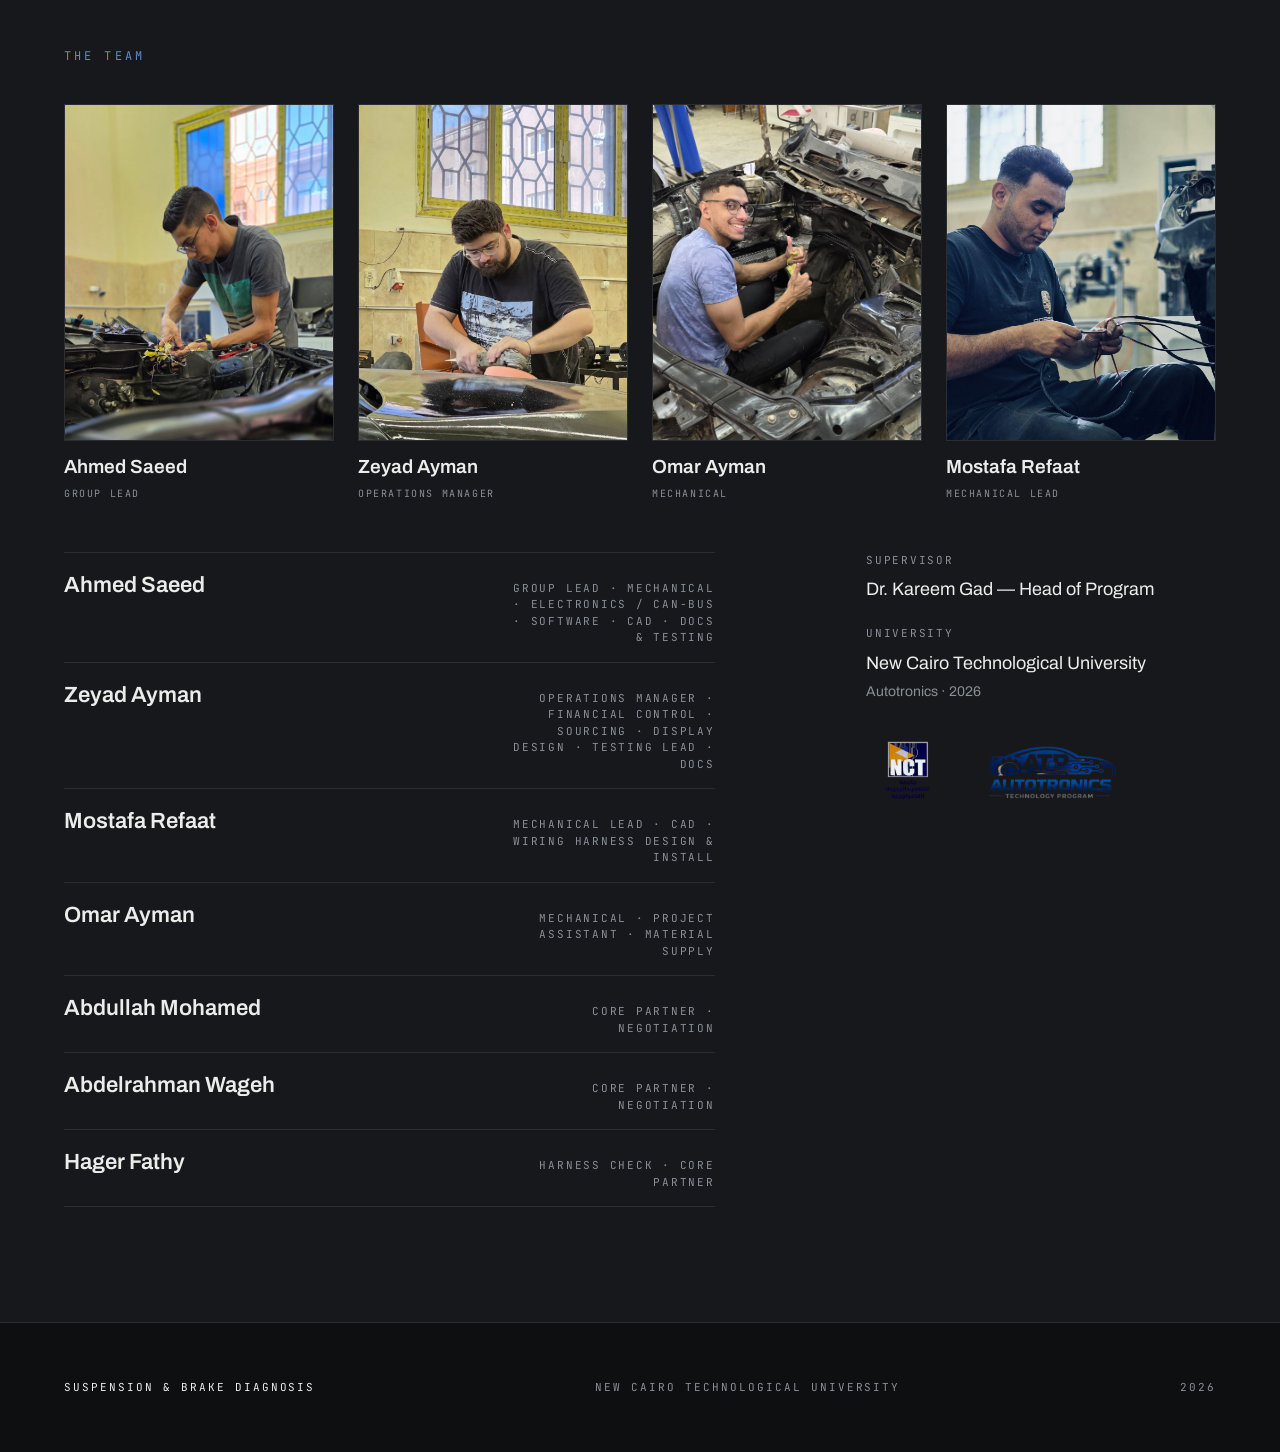
==== commit c904c59a: "Reduce interstitial image upscaling for sharper render Co-Authored-By: Claude Sonnet 4.6 <noreply@an" ====
--- a/index.html
+++ b/index.html
@@ -68,7 +68,7 @@
     <!-- ════════════════ CINEMATIC INTERSTITIAL ════════════════ -->
     <section data-reveal style="position:relative;width:100%;overflow:hidden;">
       <div id="car-band" style="position:relative;width:100%;height:clamp(360px,62vh,660px);overflow:hidden;background:#07070b;">
-        <img id="car-img" src="images/diagnostic-bench.jpg" alt="The lit BMW E90 cluster on the workbench beside a laptop running diagnostic software" loading="lazy" style="position:absolute;inset:0;width:100%;height:100%;object-fit:cover;object-position:50% 58%;transform:scale(1.12);will-change:transform;filter:saturate(.92) contrast(1.04);">
+        <img id="car-img" src="images/diagnostic-bench.jpg" alt="The lit BMW E90 cluster on the workbench beside a laptop running diagnostic software" loading="lazy" style="position:absolute;inset:0;width:100%;height:100%;object-fit:cover;object-position:50% 58%;transform:scale(1.04);will-change:transform;filter:saturate(.92) contrast(1.04);">
         <div aria-hidden="true" style="position:absolute;inset:0;background:linear-gradient(90deg,#0E0F11 0%,rgba(14,15,17,0) 22%,rgba(14,15,17,0) 78%,#0E0F11 100%);"></div>
         <div aria-hidden="true" style="position:absolute;inset:0;background:linear-gradient(to bottom,#0E0F11 0%,rgba(14,15,17,0) 26%,rgba(14,15,17,0) 68%,#0E0F11 100%);"></div>
         <div aria-hidden="true" style="position:absolute;inset:0;background:radial-gradient(120% 80% at 60% 42%,rgba(58,110,165,.18),transparent 60%);mix-blend-mode:soft-light;"></div>
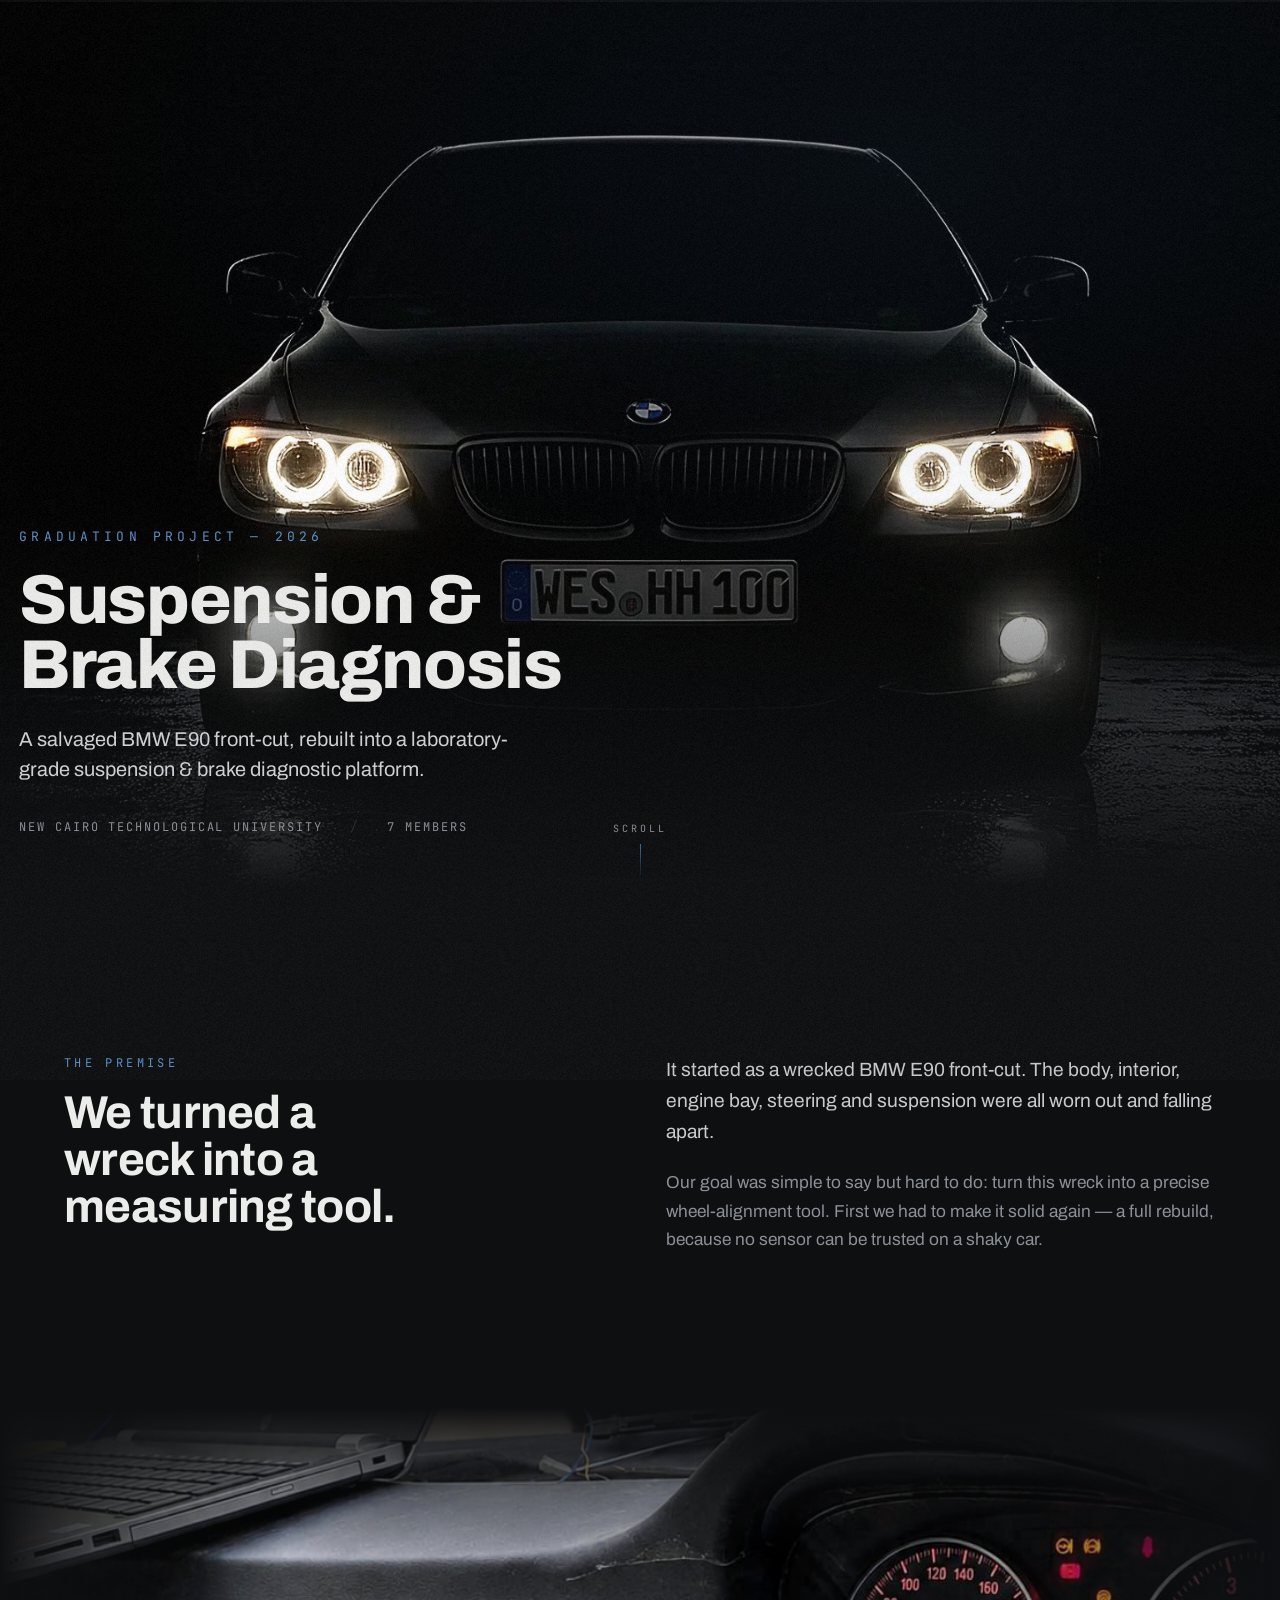
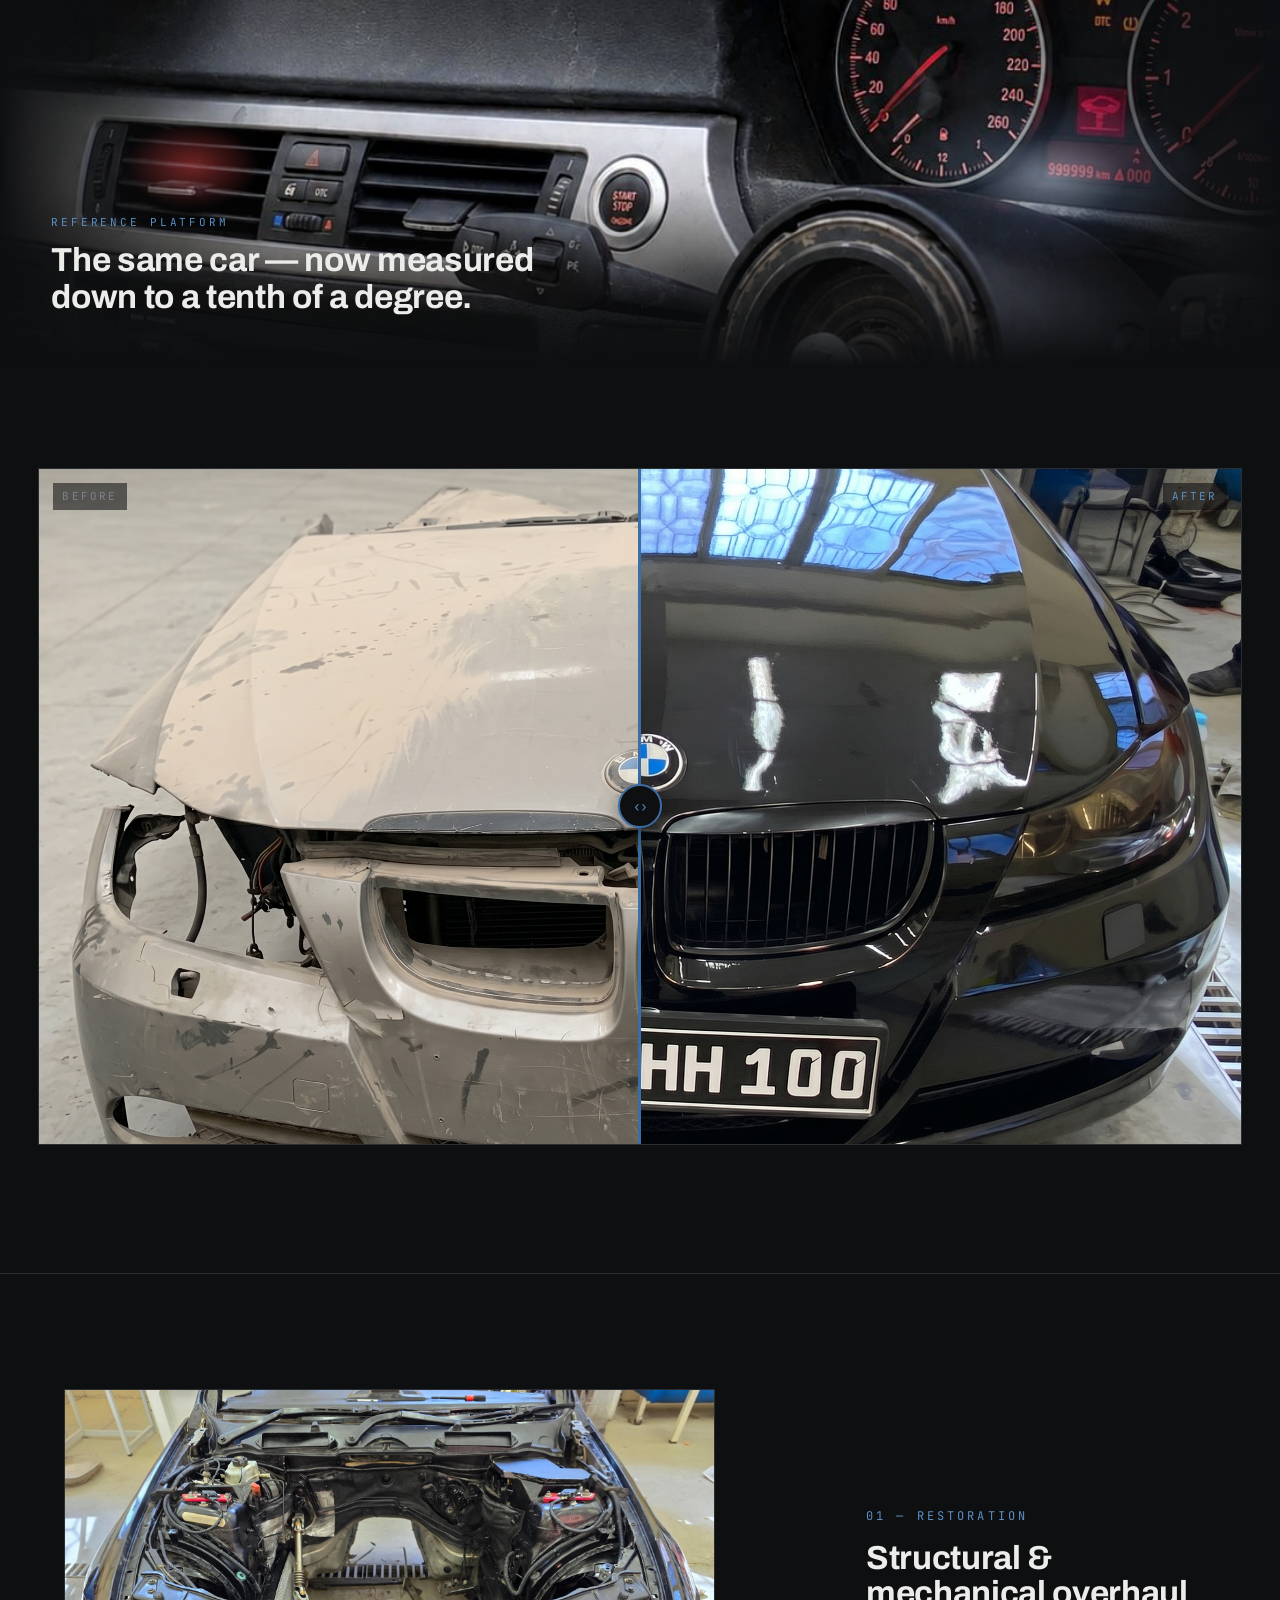
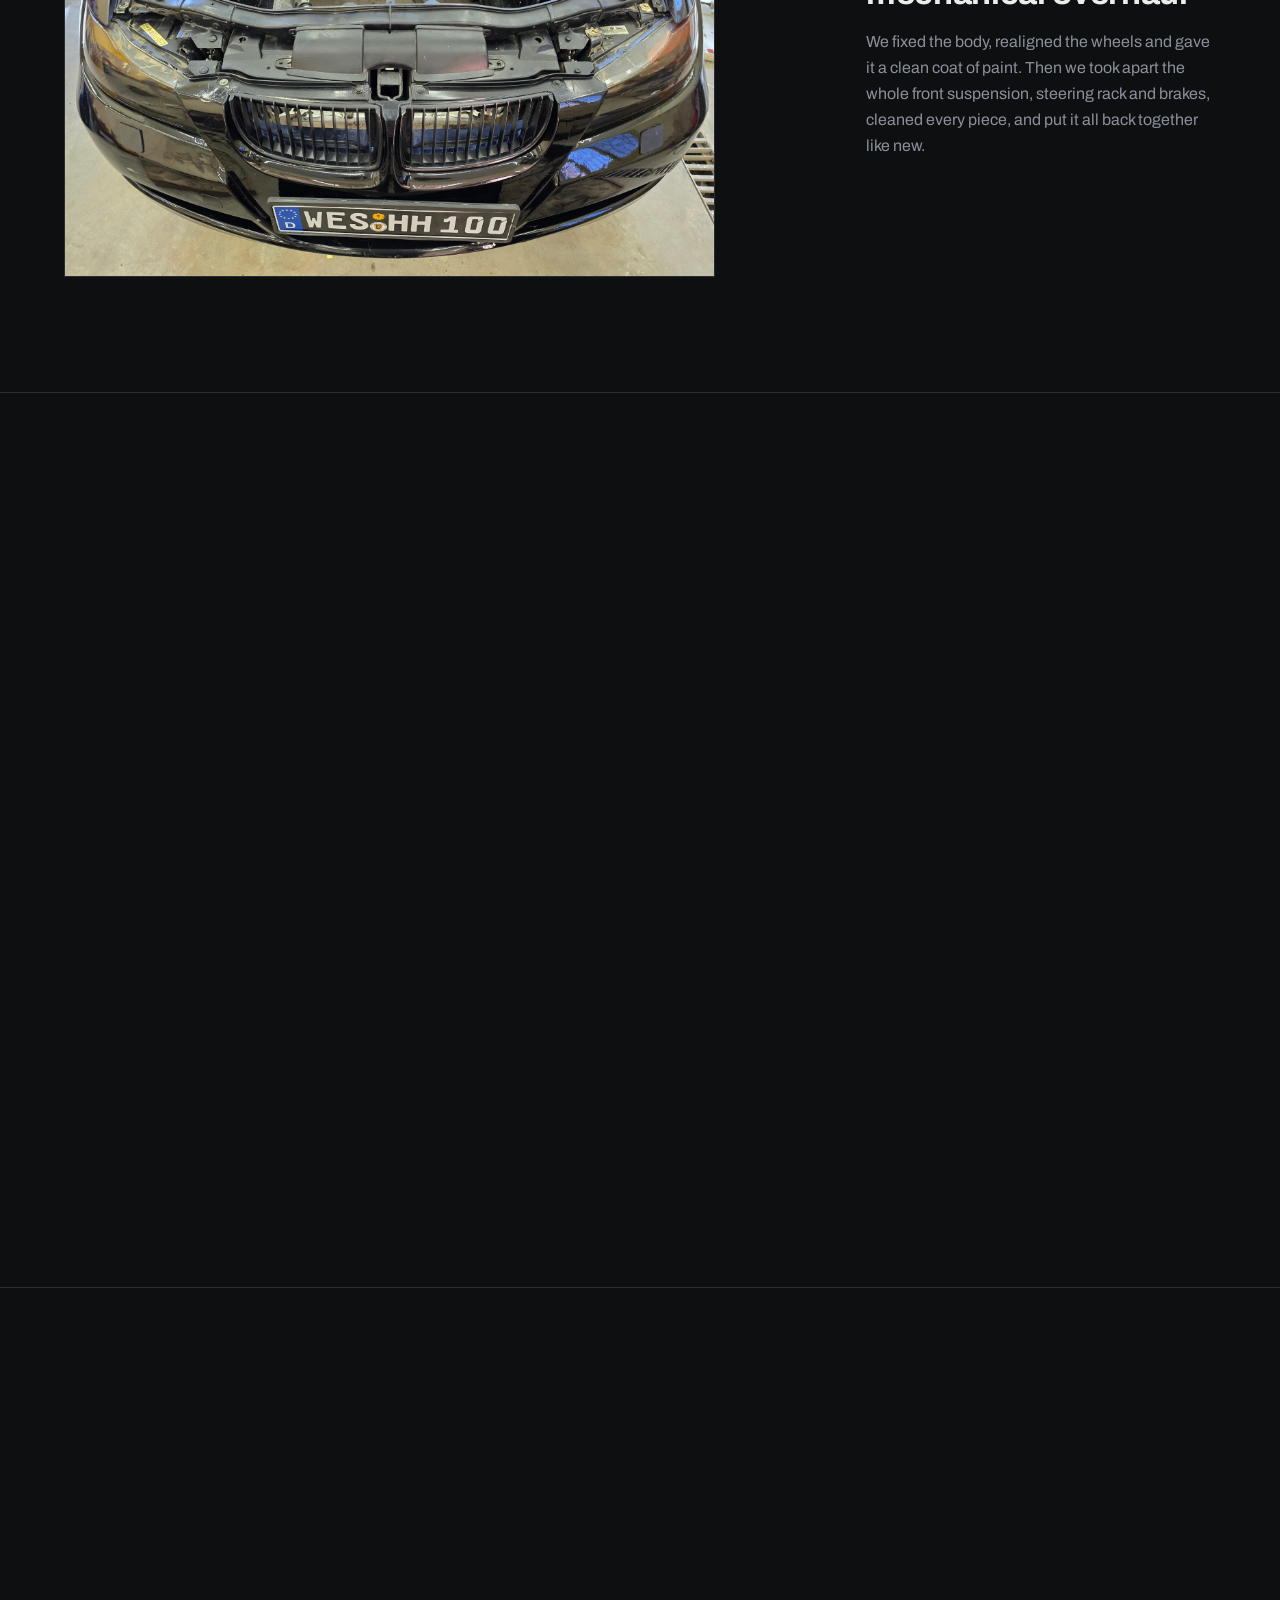
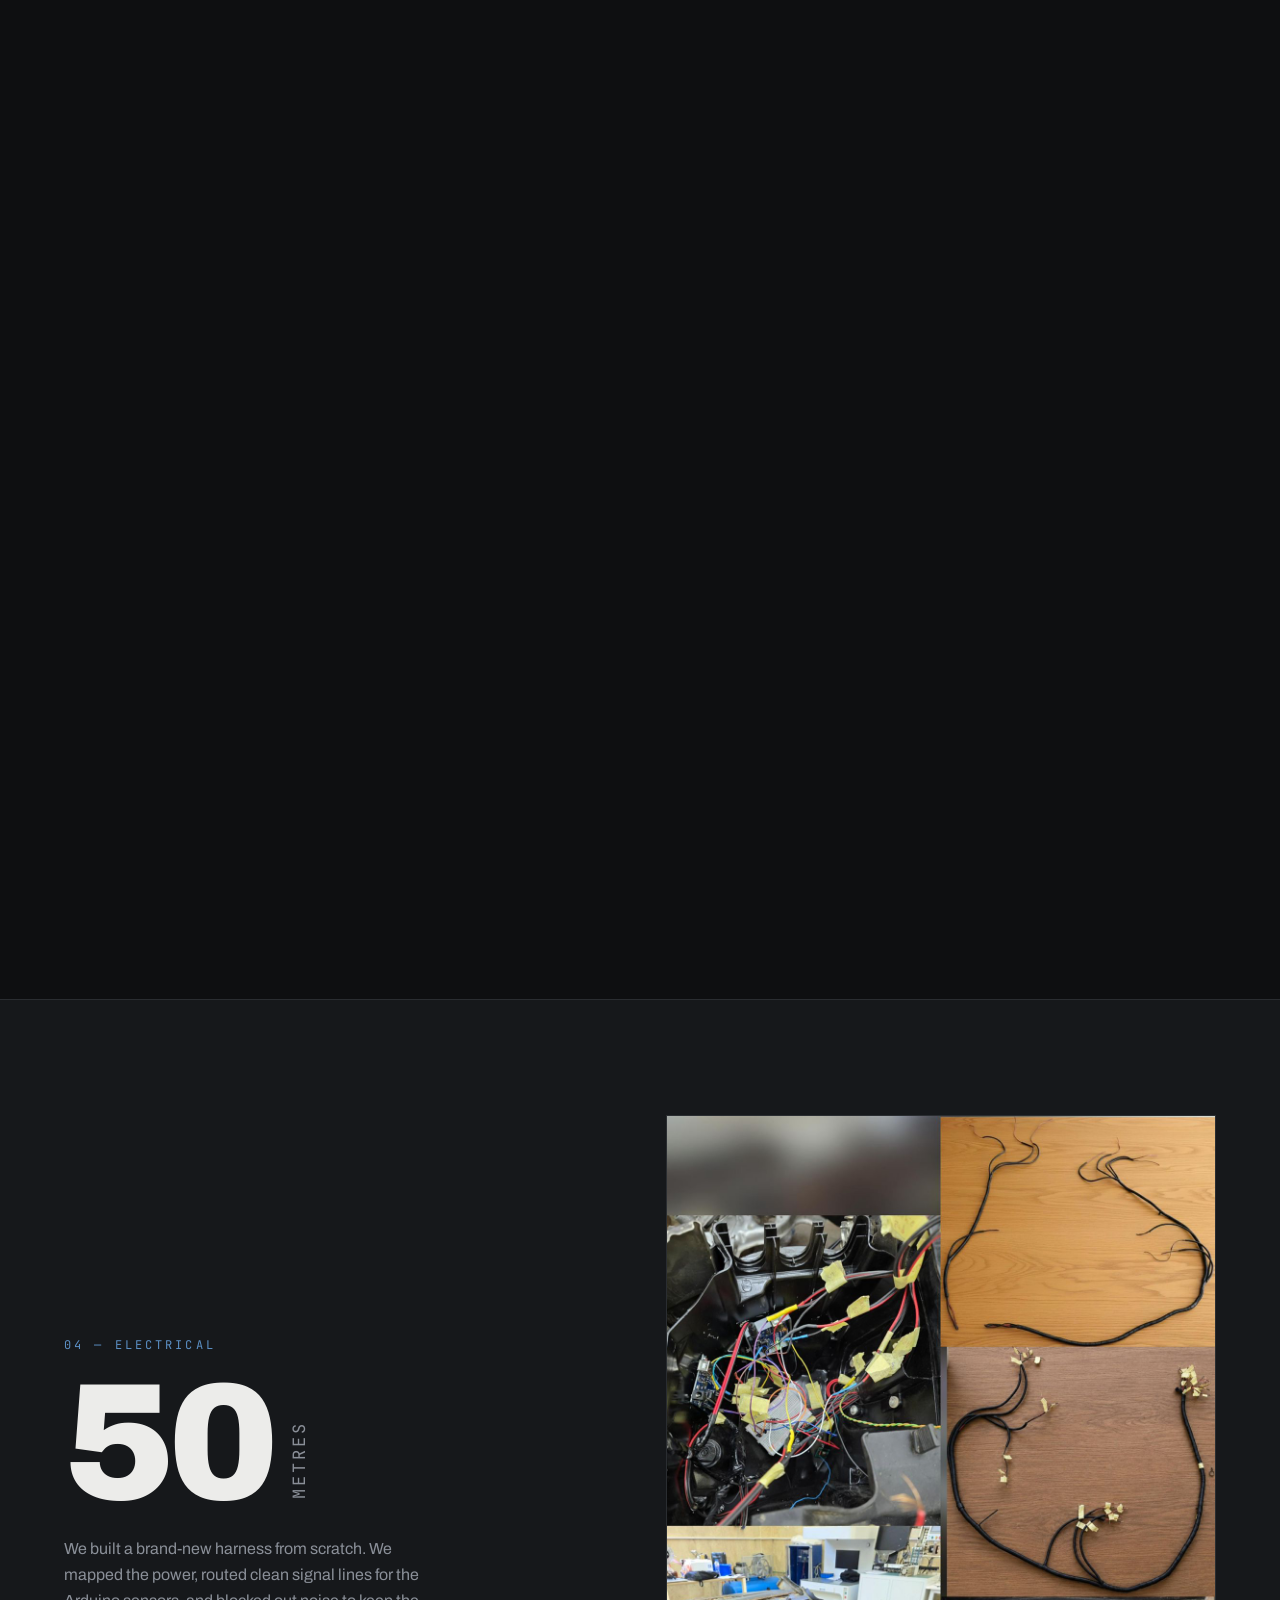
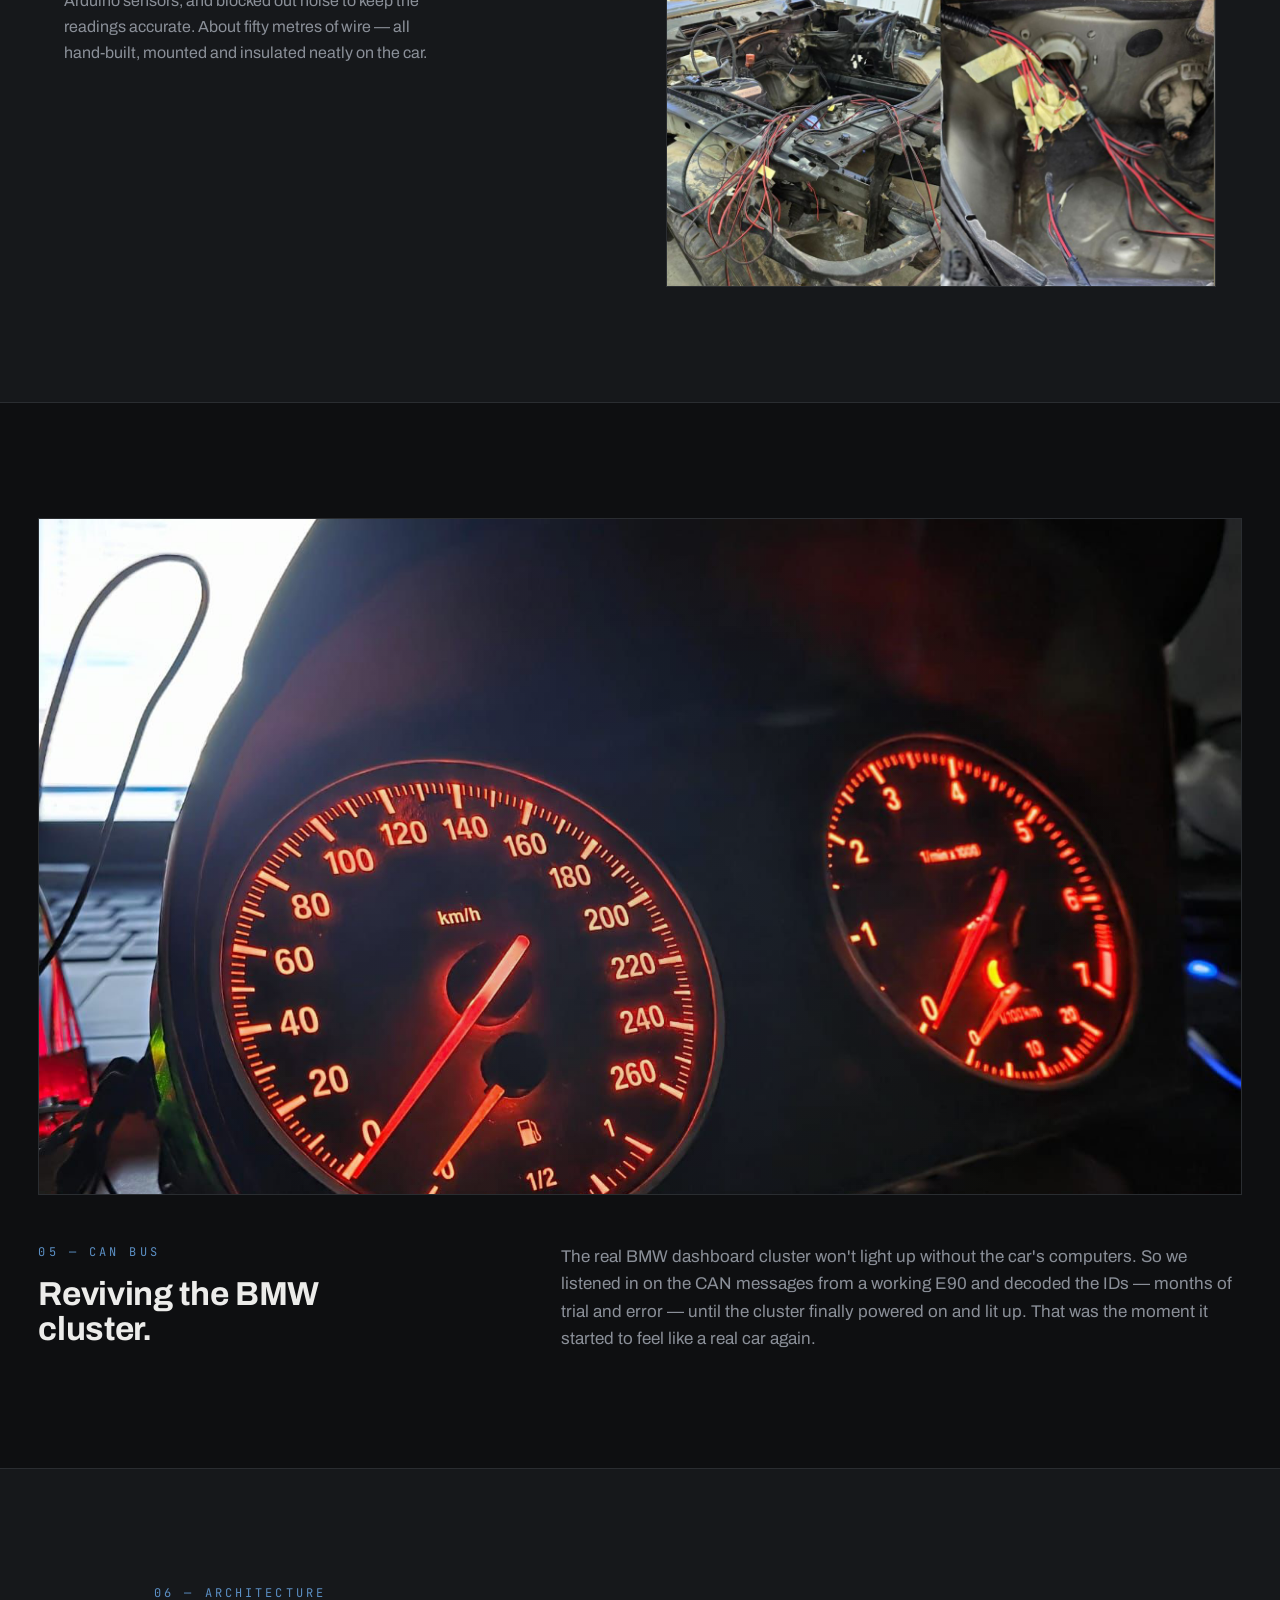
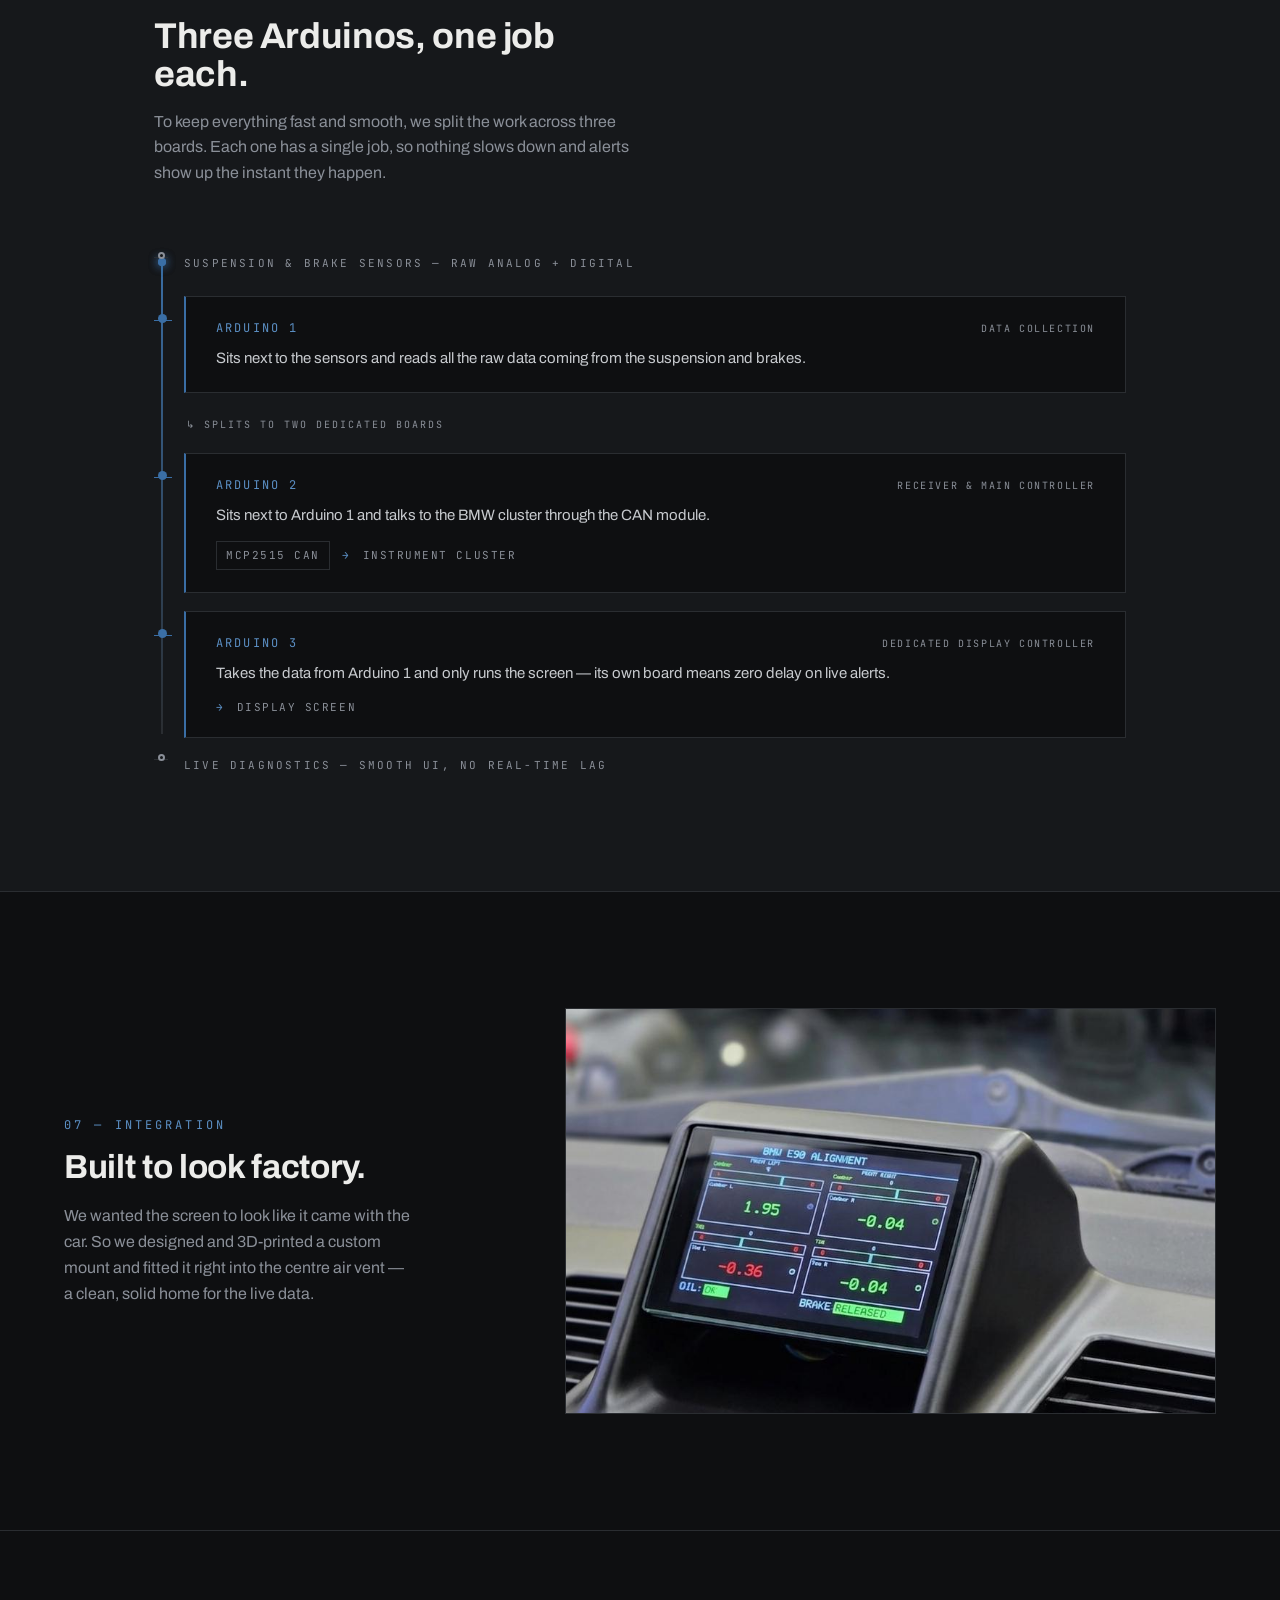
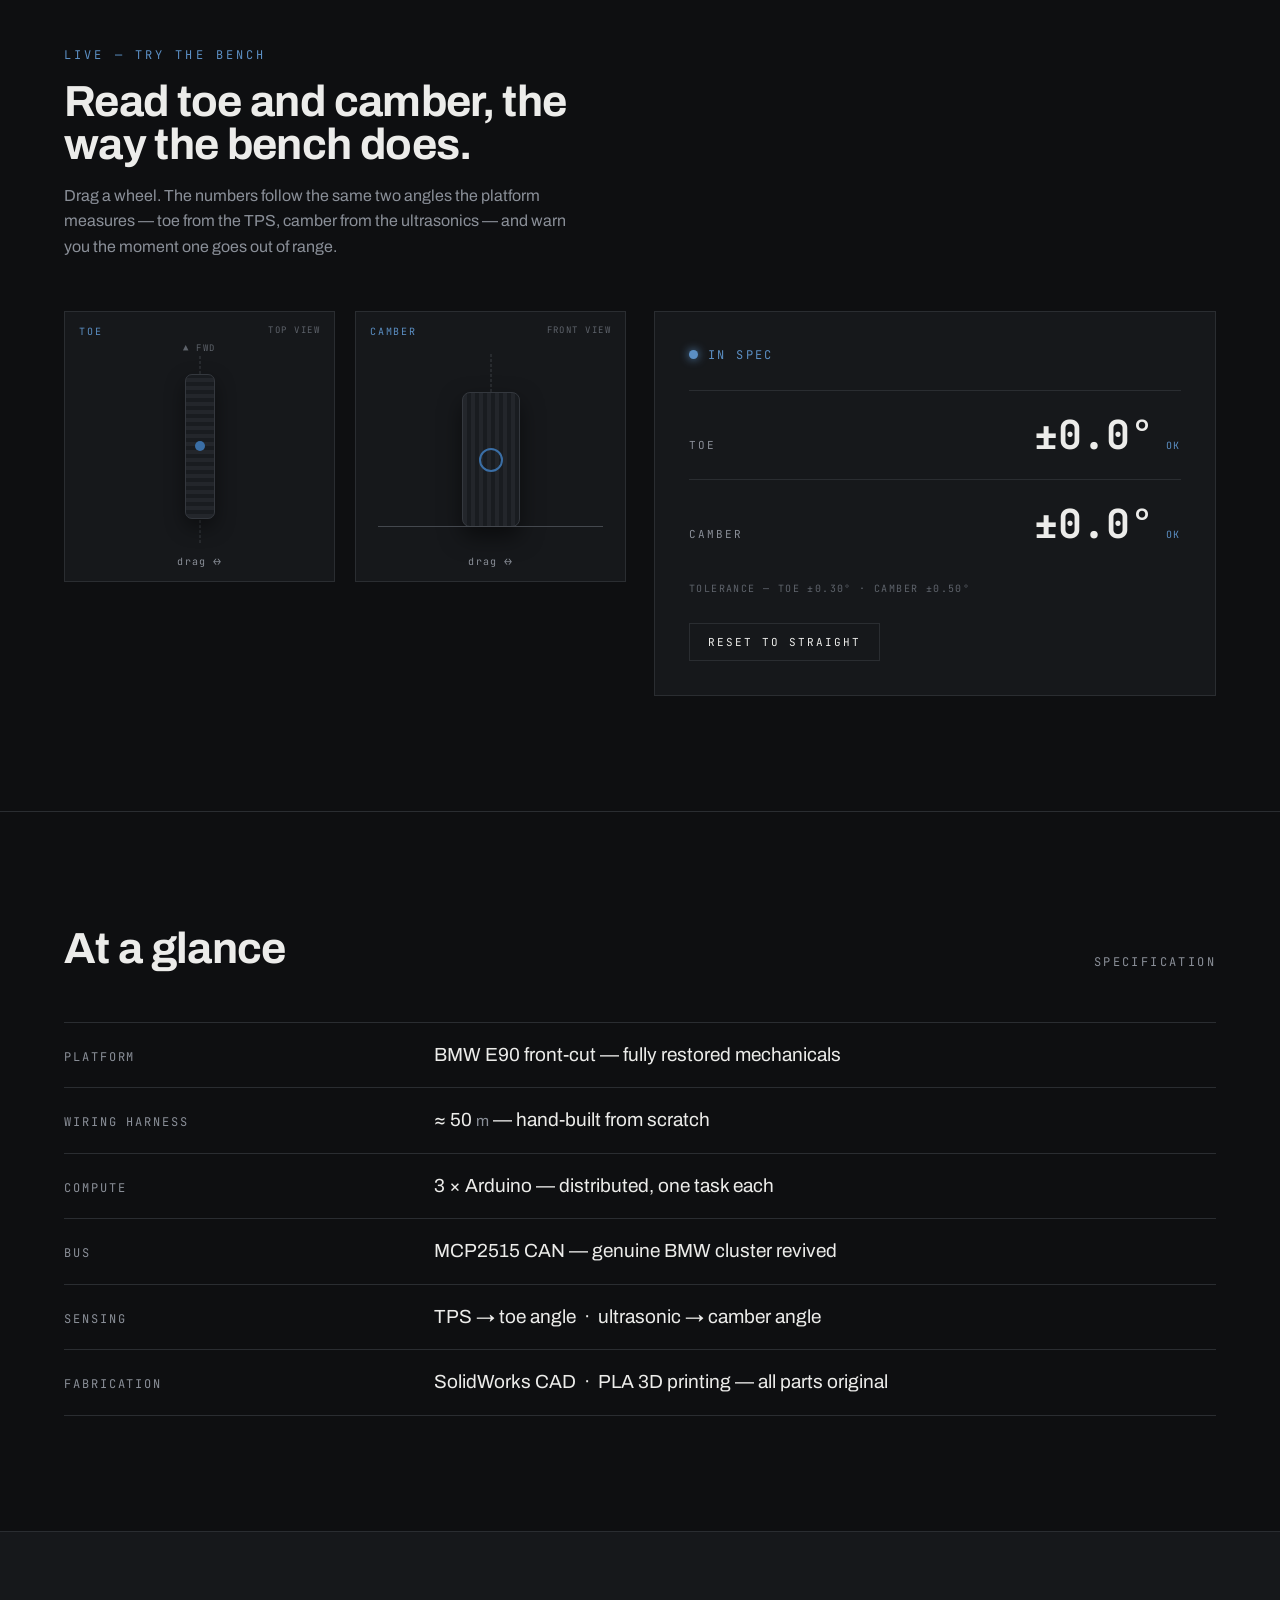
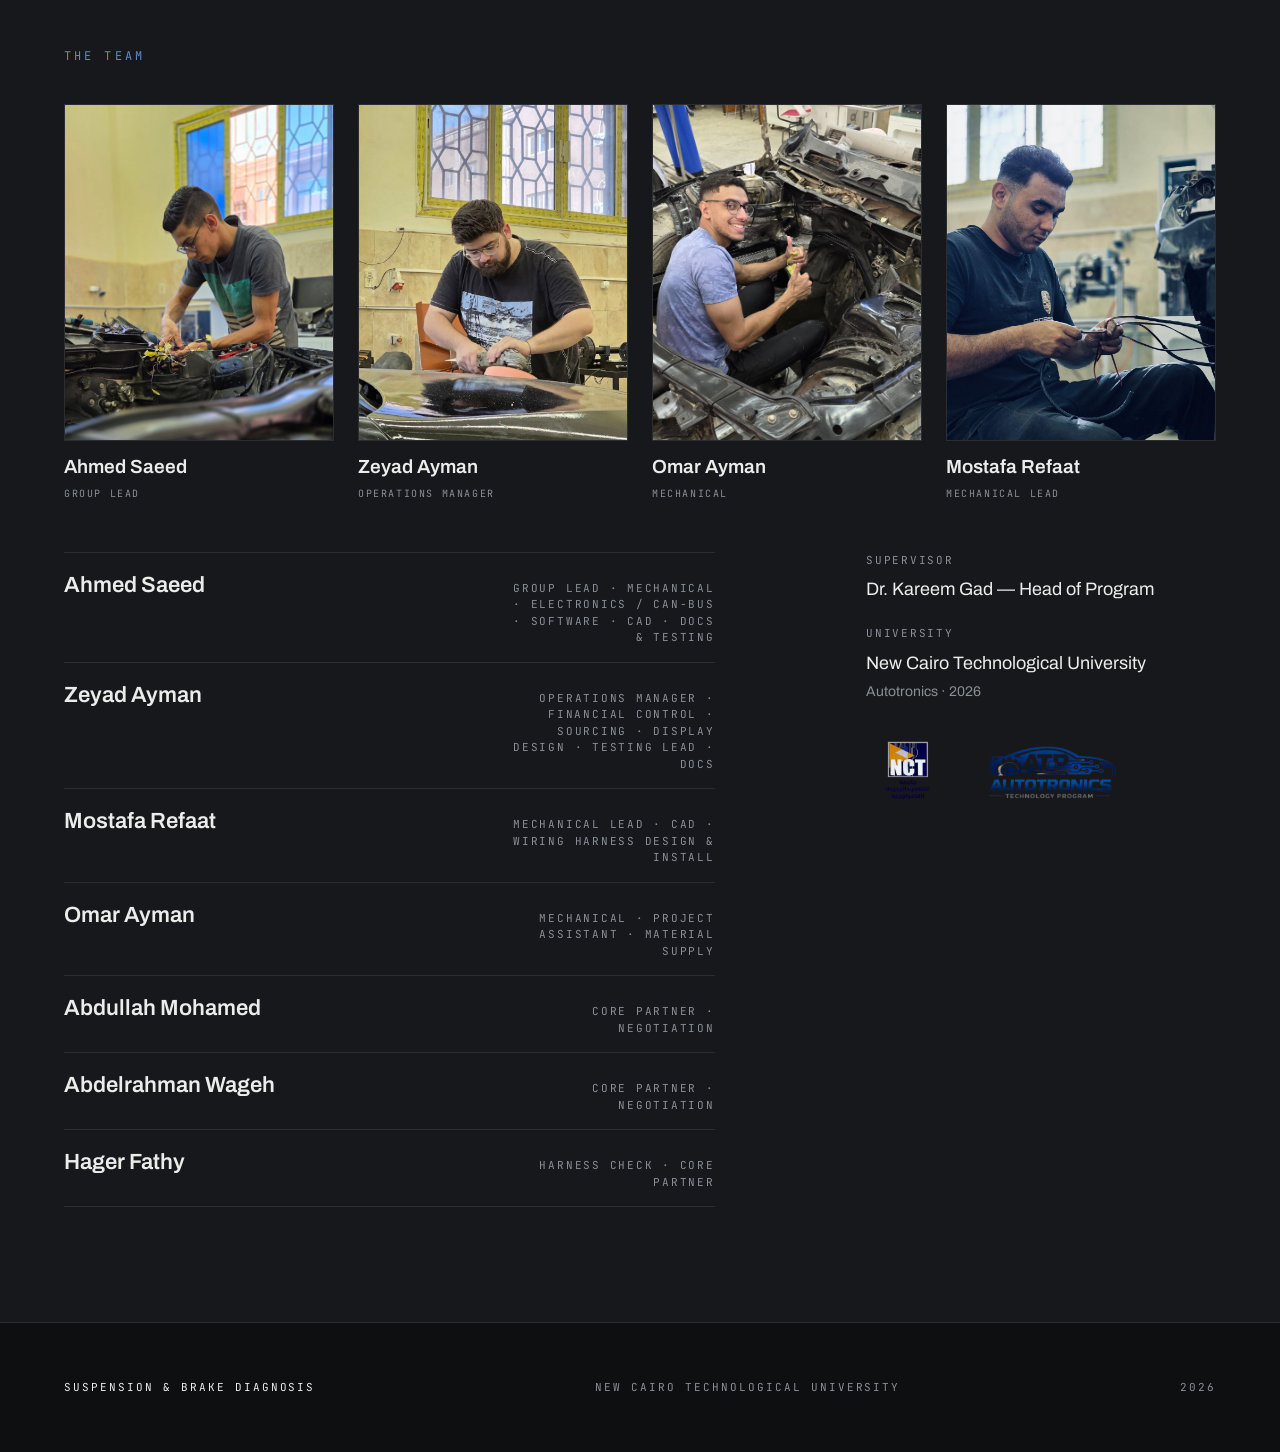
==== commit dfd09864: "Graceful hero video fallback when autoplay is blocked Co-Authored-By: Claude Sonnet 4.6 <noreply@ant" ====
--- a/index.html
+++ b/index.html
@@ -25,7 +25,8 @@
     <!-- ════════════════ HERO ════════════════ -->
     <section style="position:relative;height:100vh;min-height:620px;width:100%;overflow:hidden;display:flex;flex-direction:column;justify-content:flex-end;">
       <div id="parallax-bg" aria-hidden="true" style="position:absolute;top:-12%;left:0;right:0;height:124%;will-change:transform;background:repeating-linear-gradient(125deg,#14171a,#14171a 18px,#101316 18px,#101316 36px);"></div>
-      <video id="hero-video" autoplay muted playsinline preload="auto" aria-hidden="true" data-src-desktop="media/hero-headlights.mp4" data-src-mobile="media/hero-vertical.mp4" style="position:absolute;inset:0;width:100%;height:100%;object-fit:cover;">
+      <img id="hero-poster" aria-hidden="true" alt="" data-src-desktop="images/hero-poster.jpg" data-src-mobile="images/hero-poster-vertical.jpg" src="images/hero-poster.jpg" style="position:absolute;inset:0;width:100%;height:100%;object-fit:cover;">
+      <video id="hero-video" autoplay muted playsinline preload="auto" aria-hidden="true" data-src-desktop="media/hero-headlights.mp4" data-src-mobile="media/hero-vertical.mp4" style="position:absolute;inset:0;width:100%;height:100%;object-fit:cover;opacity:0;transition:opacity .5s ease;">
         <source type="video/mp4">
       </video>
       <div aria-hidden="true" style="position:absolute;inset:0;background:radial-gradient(120% 90% at 70% 18%,rgba(58,110,165,.10),transparent 55%);"></div>
--- a/styles.css
+++ b/styles.css
@@ -122,13 +122,17 @@
 
 /* ── General mobile responsive ───────────────── */
 @media (max-width: 768px) {
-  .grid-12 { display: flex !important; flex-direction: column !important; }
-  .grid-12 > * { min-width: 0 !important; }
+  /* Force flex columns to stretch: the inline align-items:center/start used
+     for the desktop grid would otherwise shrink image figures to their
+     content width (0, since the <img> is absolutely positioned), collapsing
+     the aspect-ratio box to zero height and hiding the image. */
+  .grid-12 { display: flex !important; flex-direction: column !important; align-items: stretch !important; }
+  .grid-12 > * { min-width: 0 !important; width: 100% !important; }
   .duo-grid { grid-template-columns: 1fr !important; }
   .specs-dl > div { grid-template-columns: 1fr !important; gap: 6px !important; }
   .team-grid { grid-template-columns: repeat(2,1fr) !important; }
-  .team-grid-lower { display: flex !important; flex-direction: column !important; }
-  .team-grid-lower > * { min-width: 0 !important; }
+  .team-grid-lower { display: flex !important; flex-direction: column !important; align-items: stretch !important; }
+  .team-grid-lower > * { min-width: 0 !important; width: 100% !important; }
 }
 @media (max-width: 480px) {
   .team-grid { grid-template-columns: 1fr !important; }
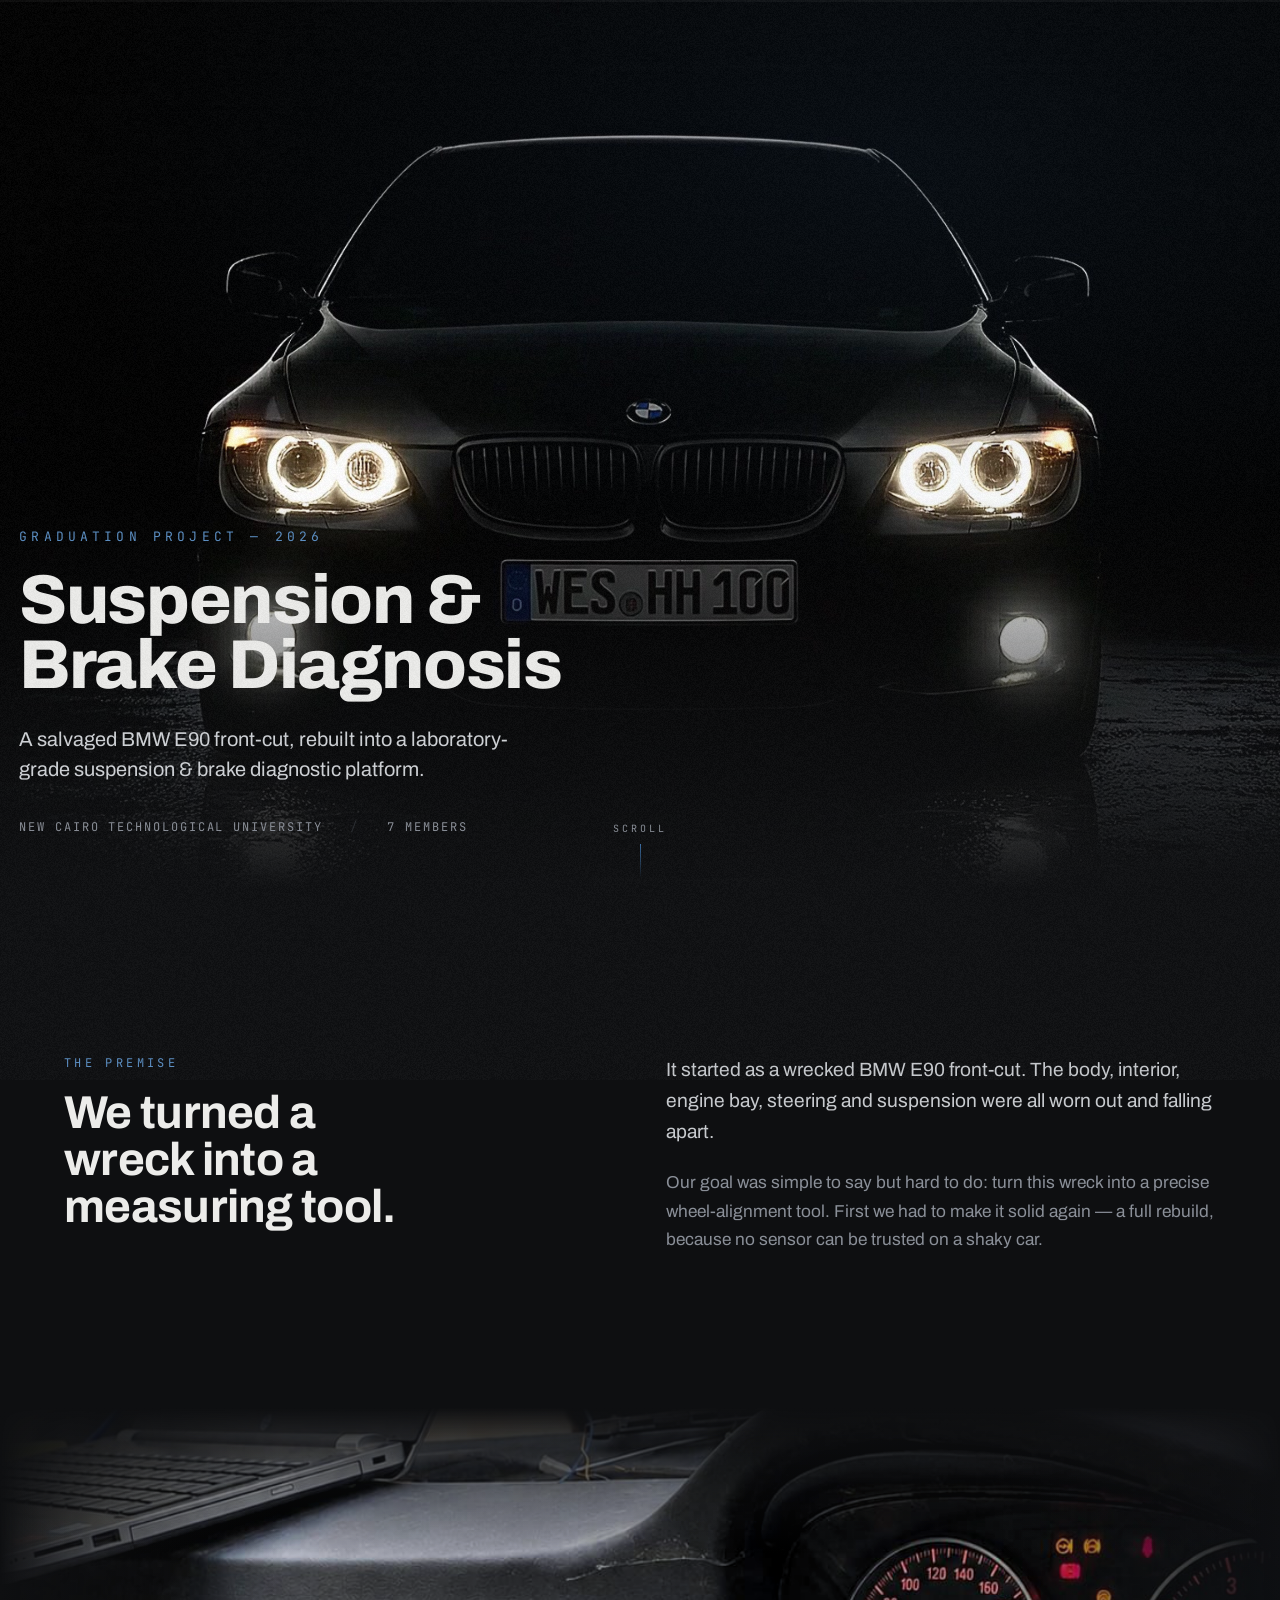
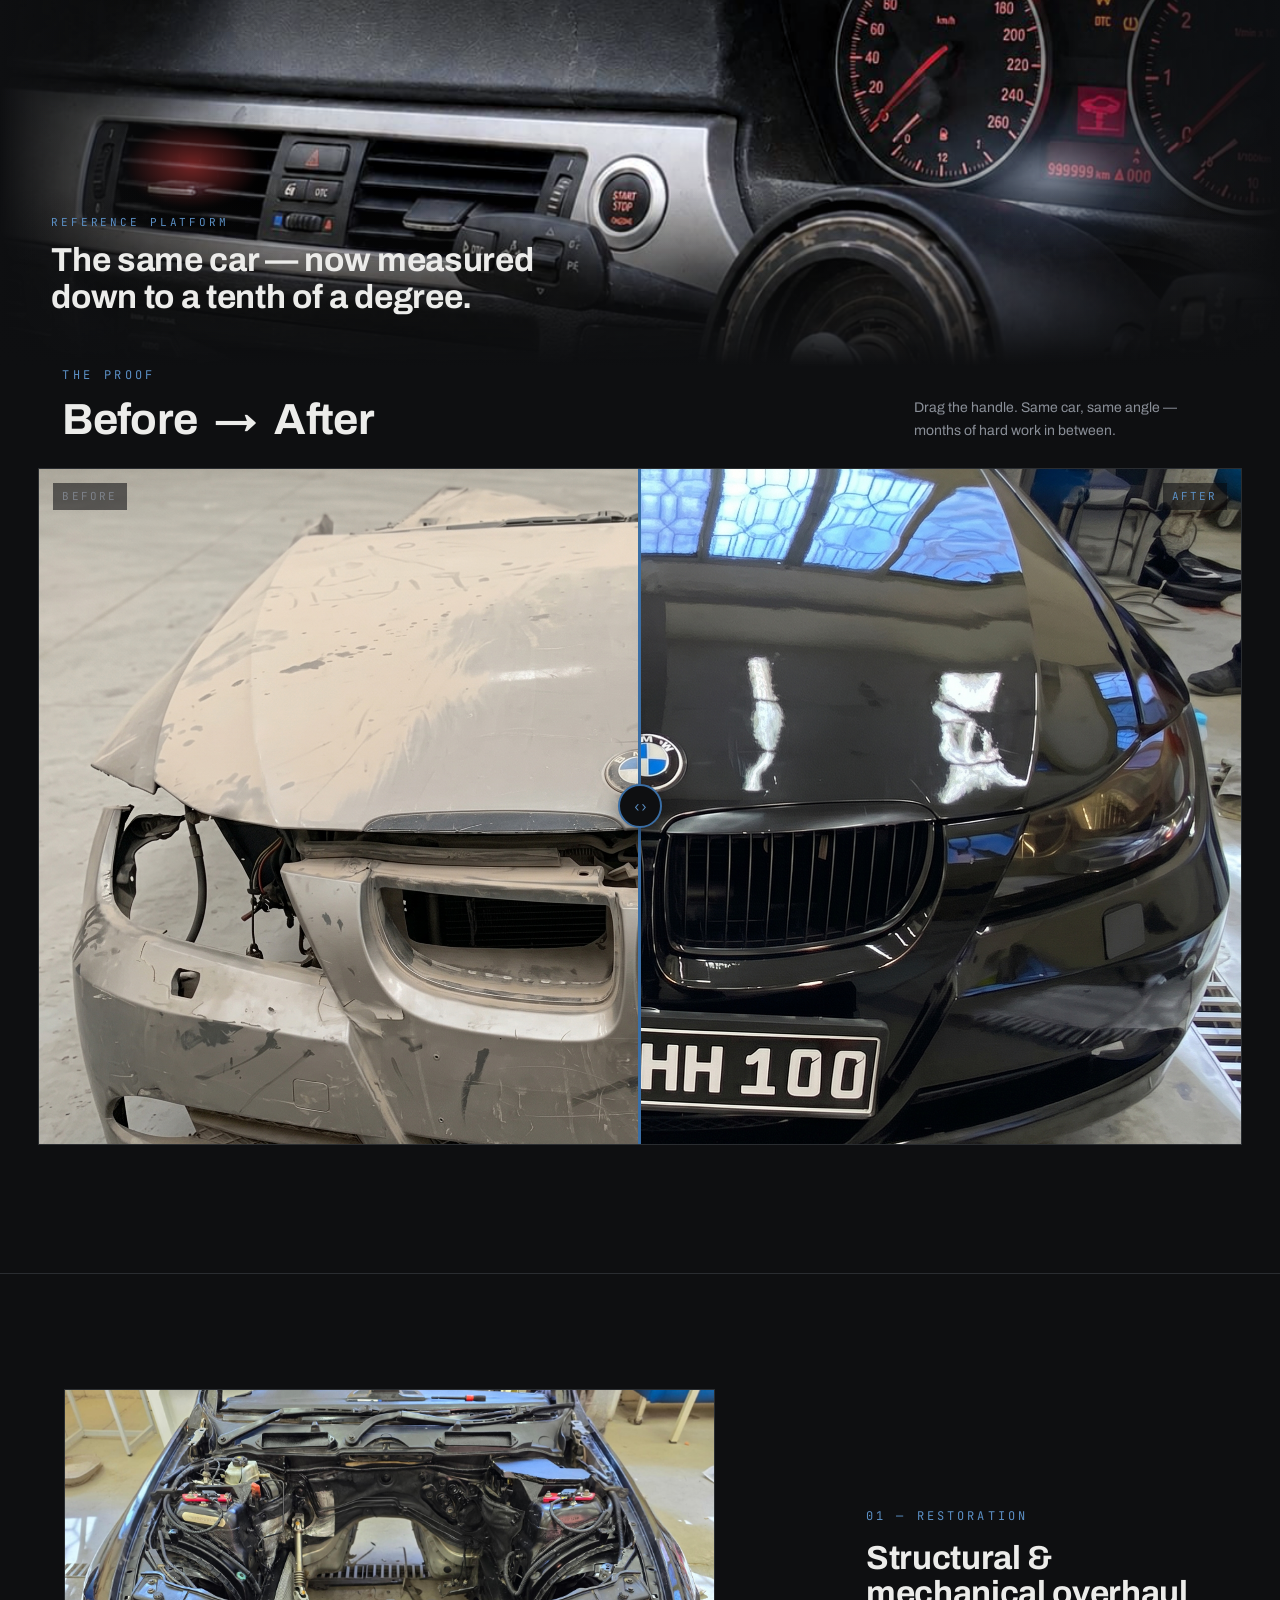
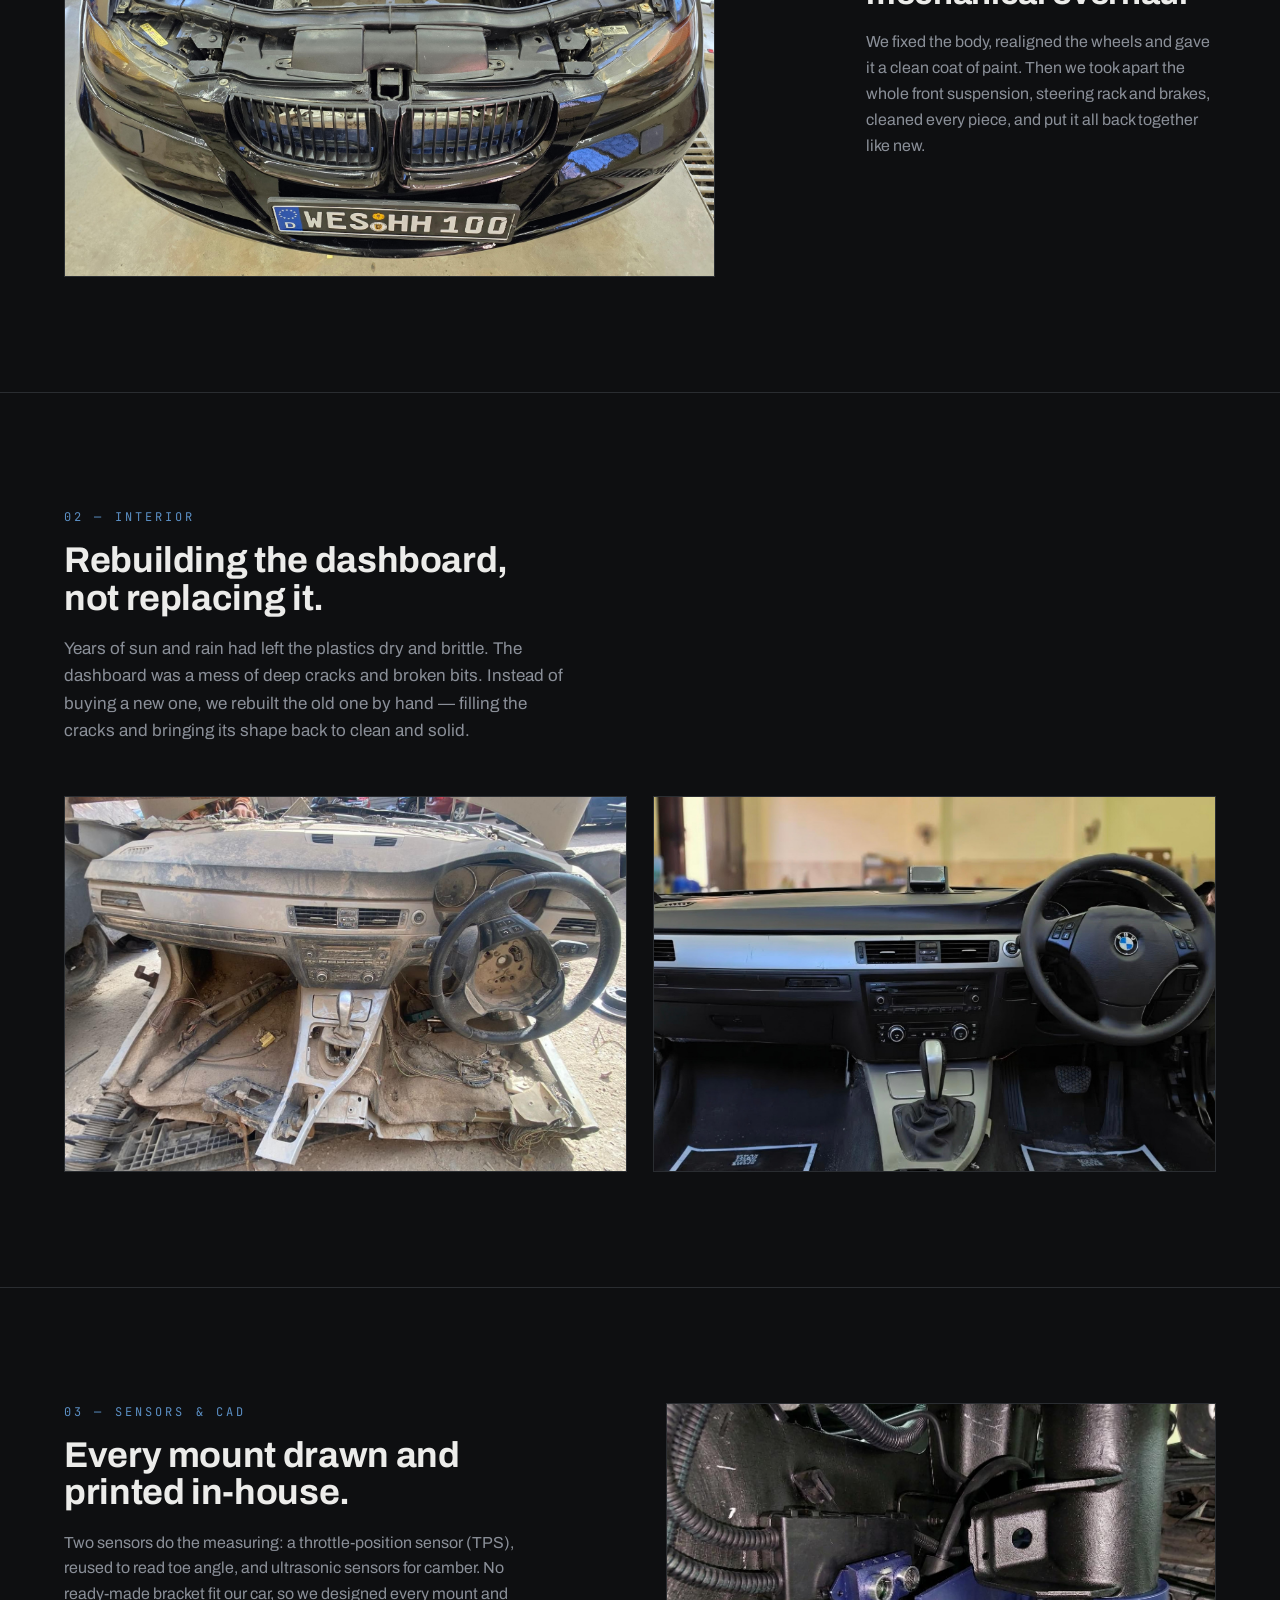
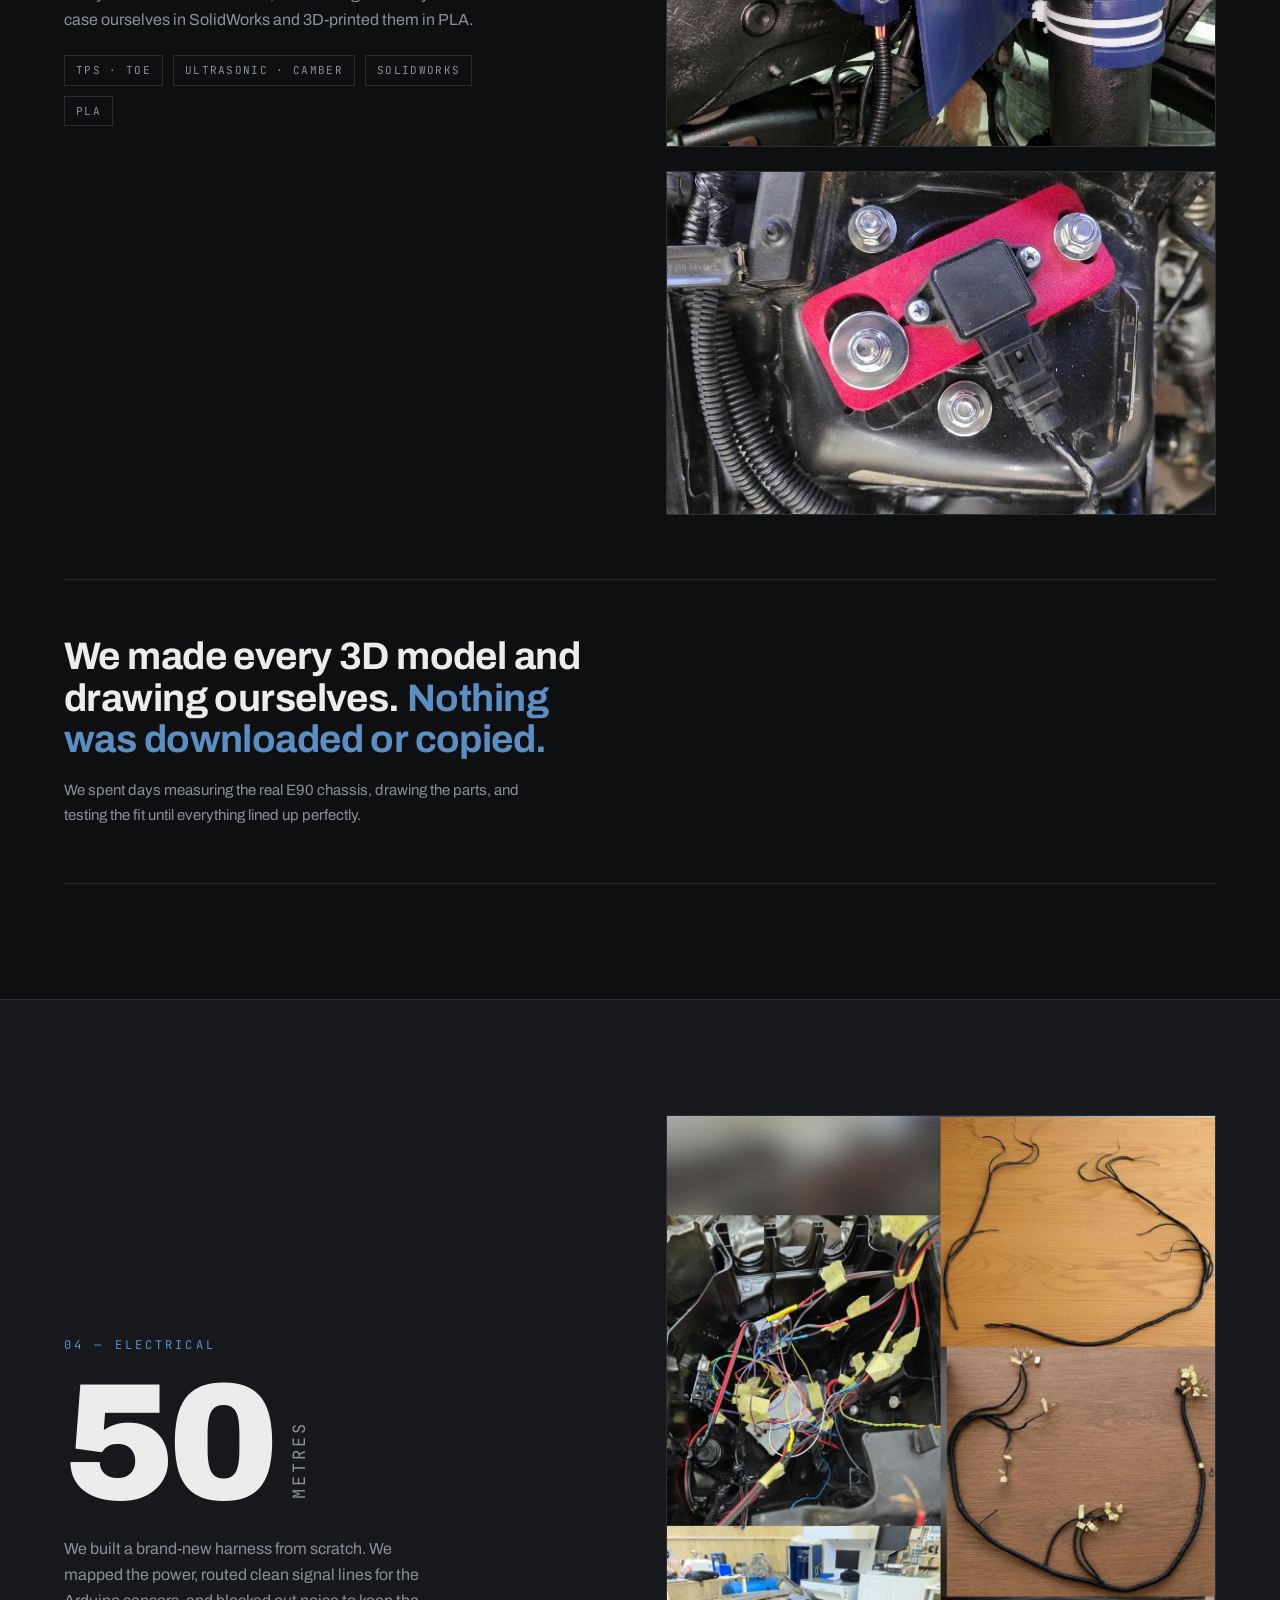
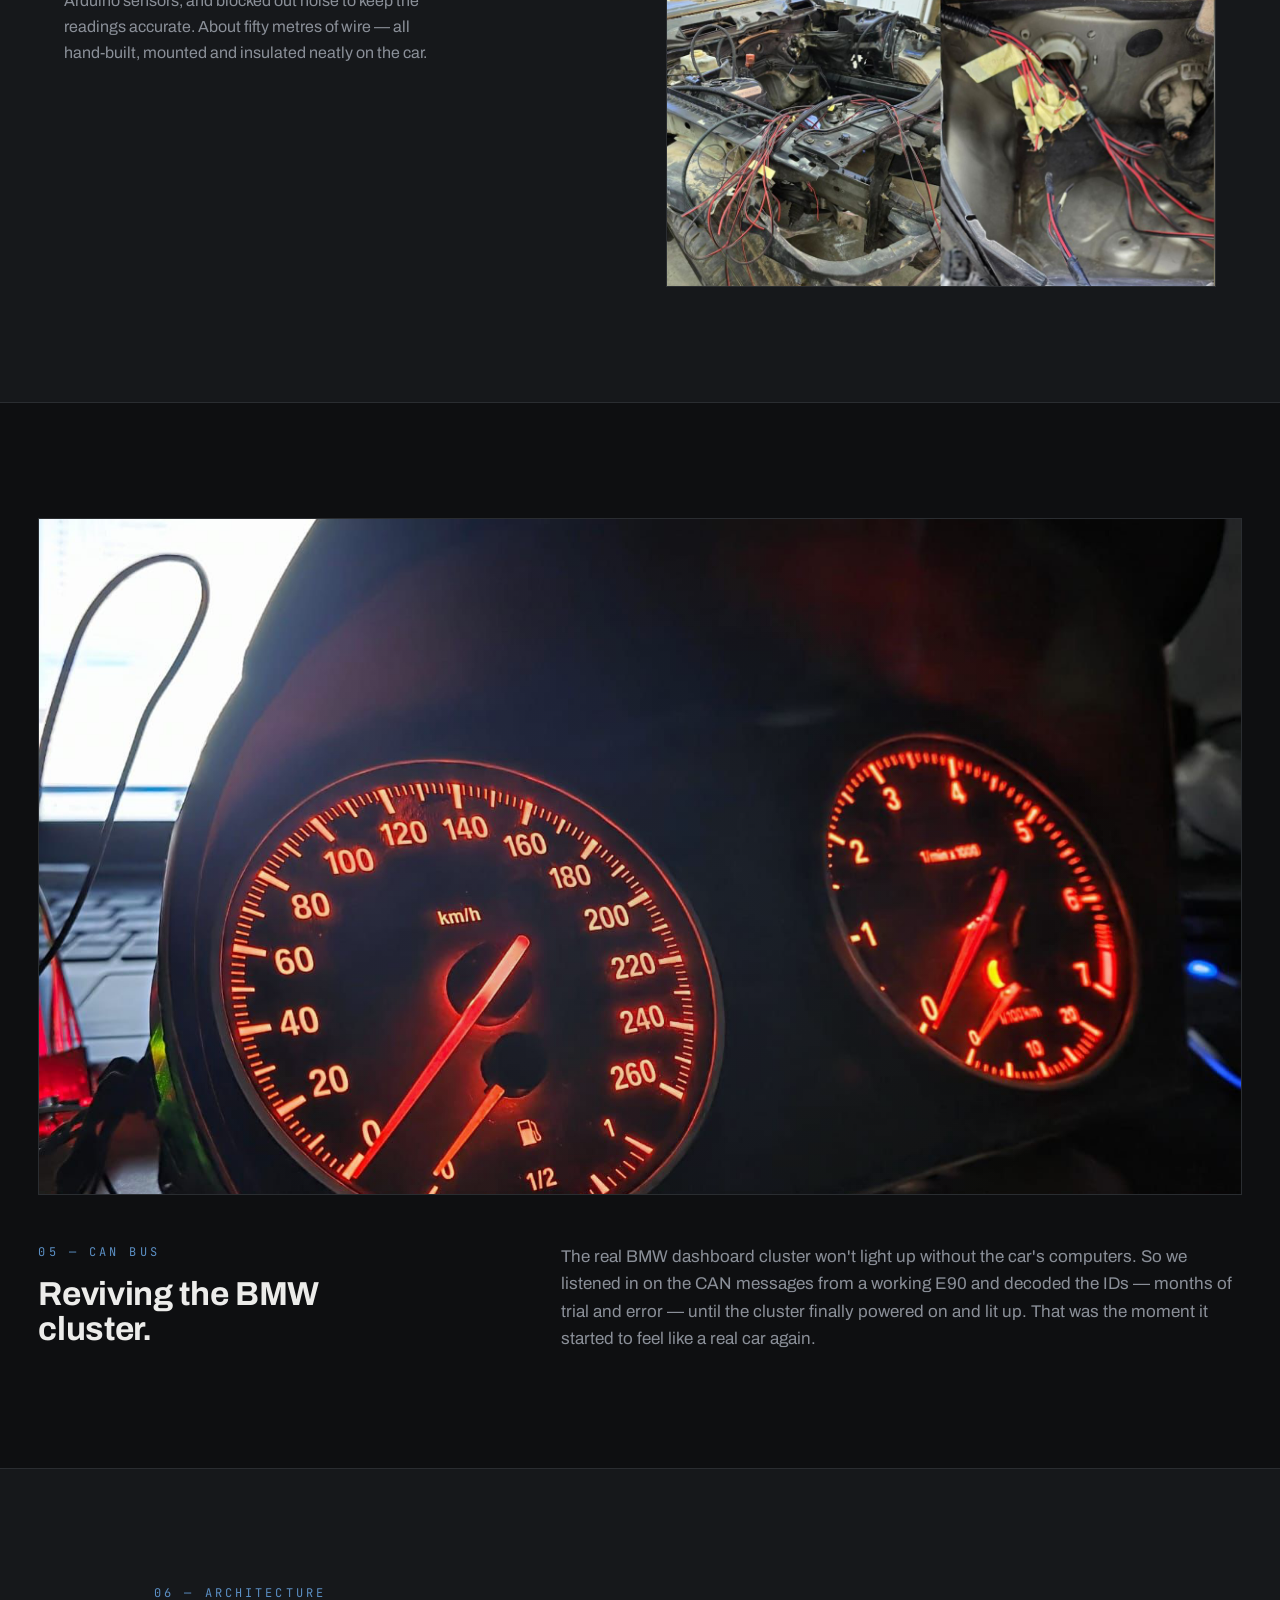
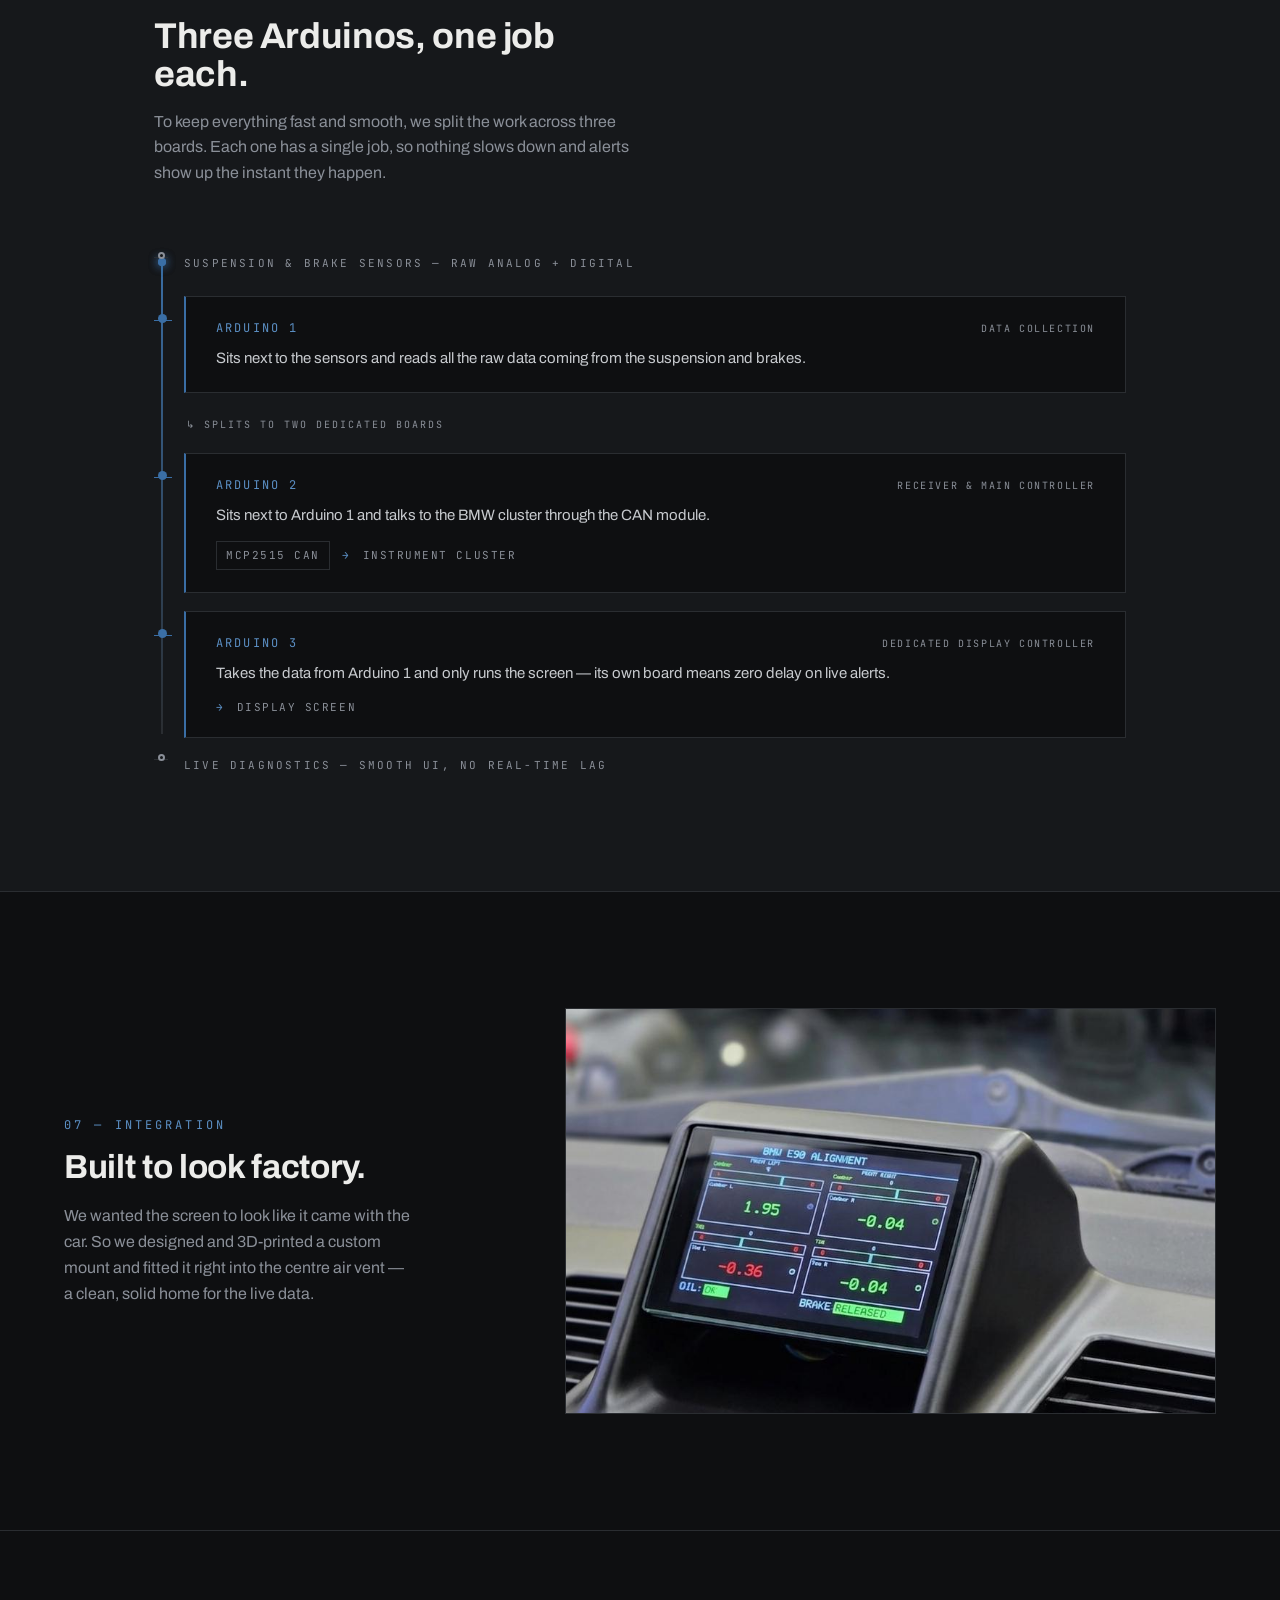
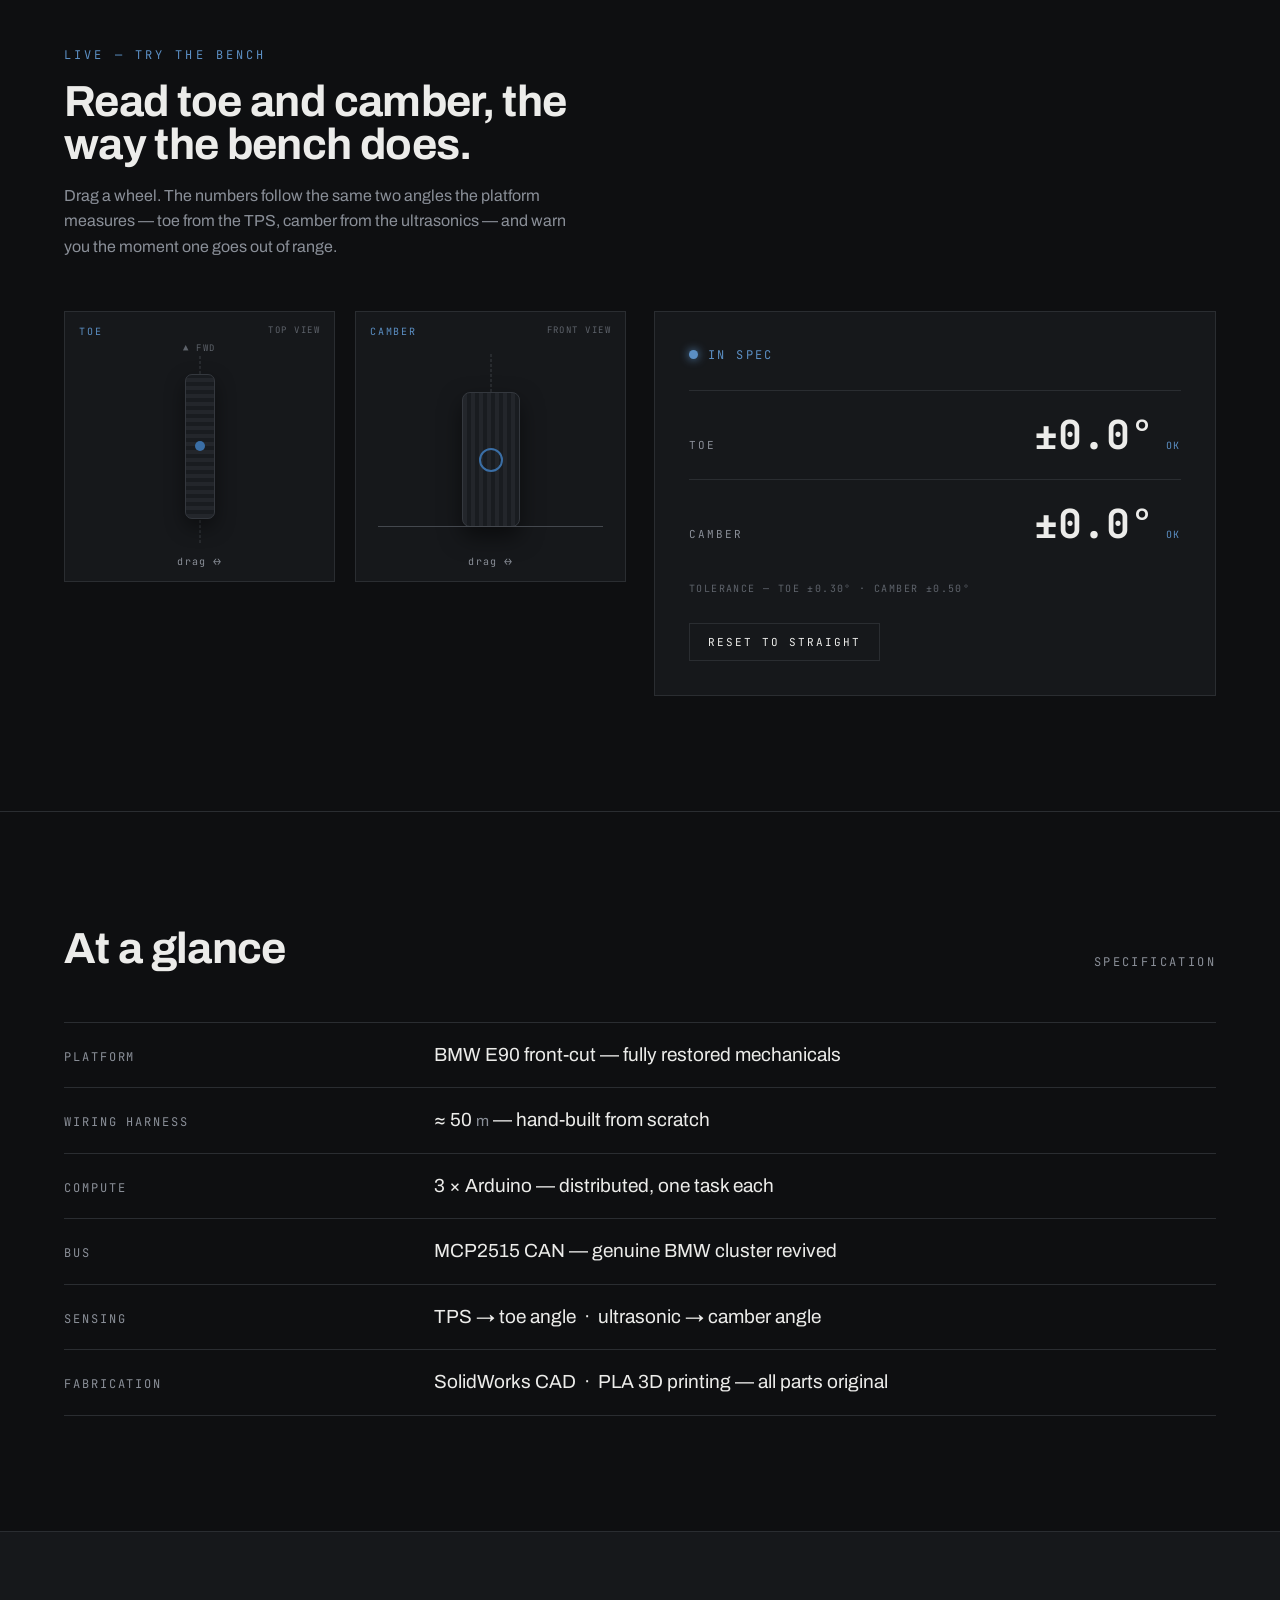
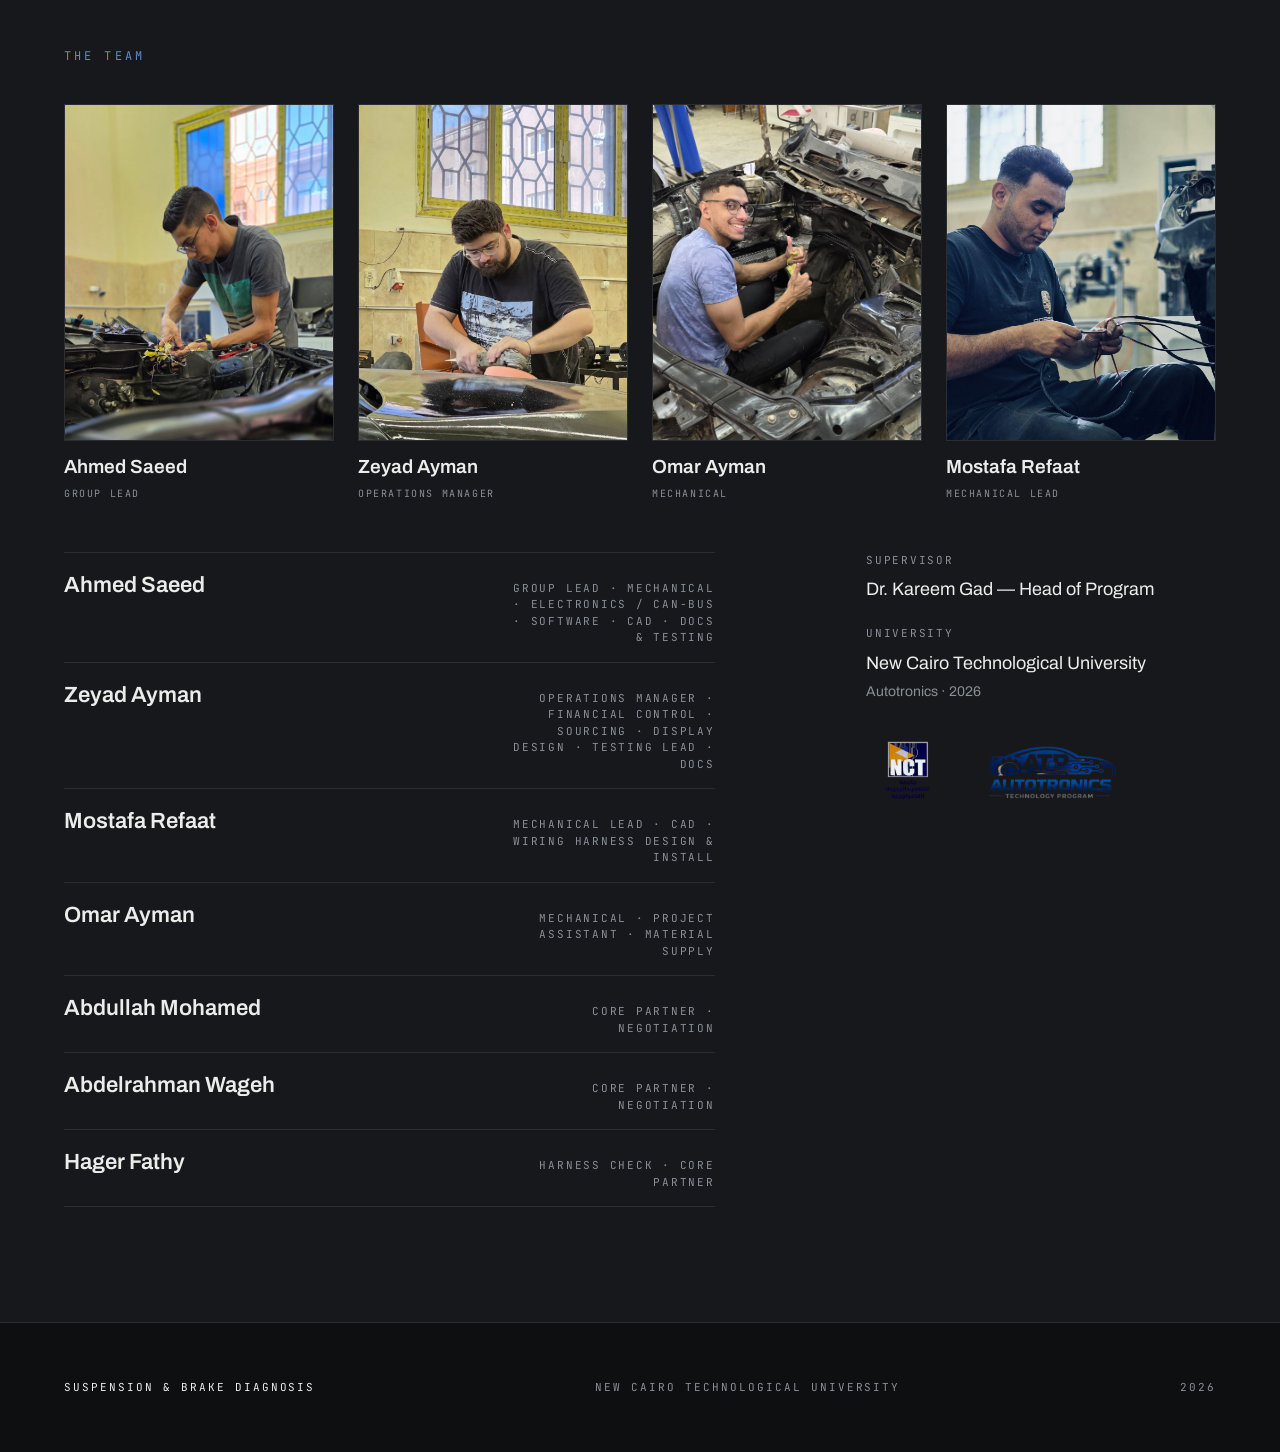
==== commit 31498ba7: "Add Vercel Web Analytics script" ====
--- a/index.html
+++ b/index.html
@@ -543,5 +543,9 @@
   </div><!-- /#root -->
 
   <script src="main.js"></script>
+
+  <!-- Vercel Web Analytics (anonymous visitor stats — enable in Vercel → Analytics) -->
+  <script>window.va = window.va || function () { (window.vaq = window.vaq || []).push(arguments); };</script>
+  <script defer src="/_vercel/insights/script.js"></script>
 </body>
 </html>
